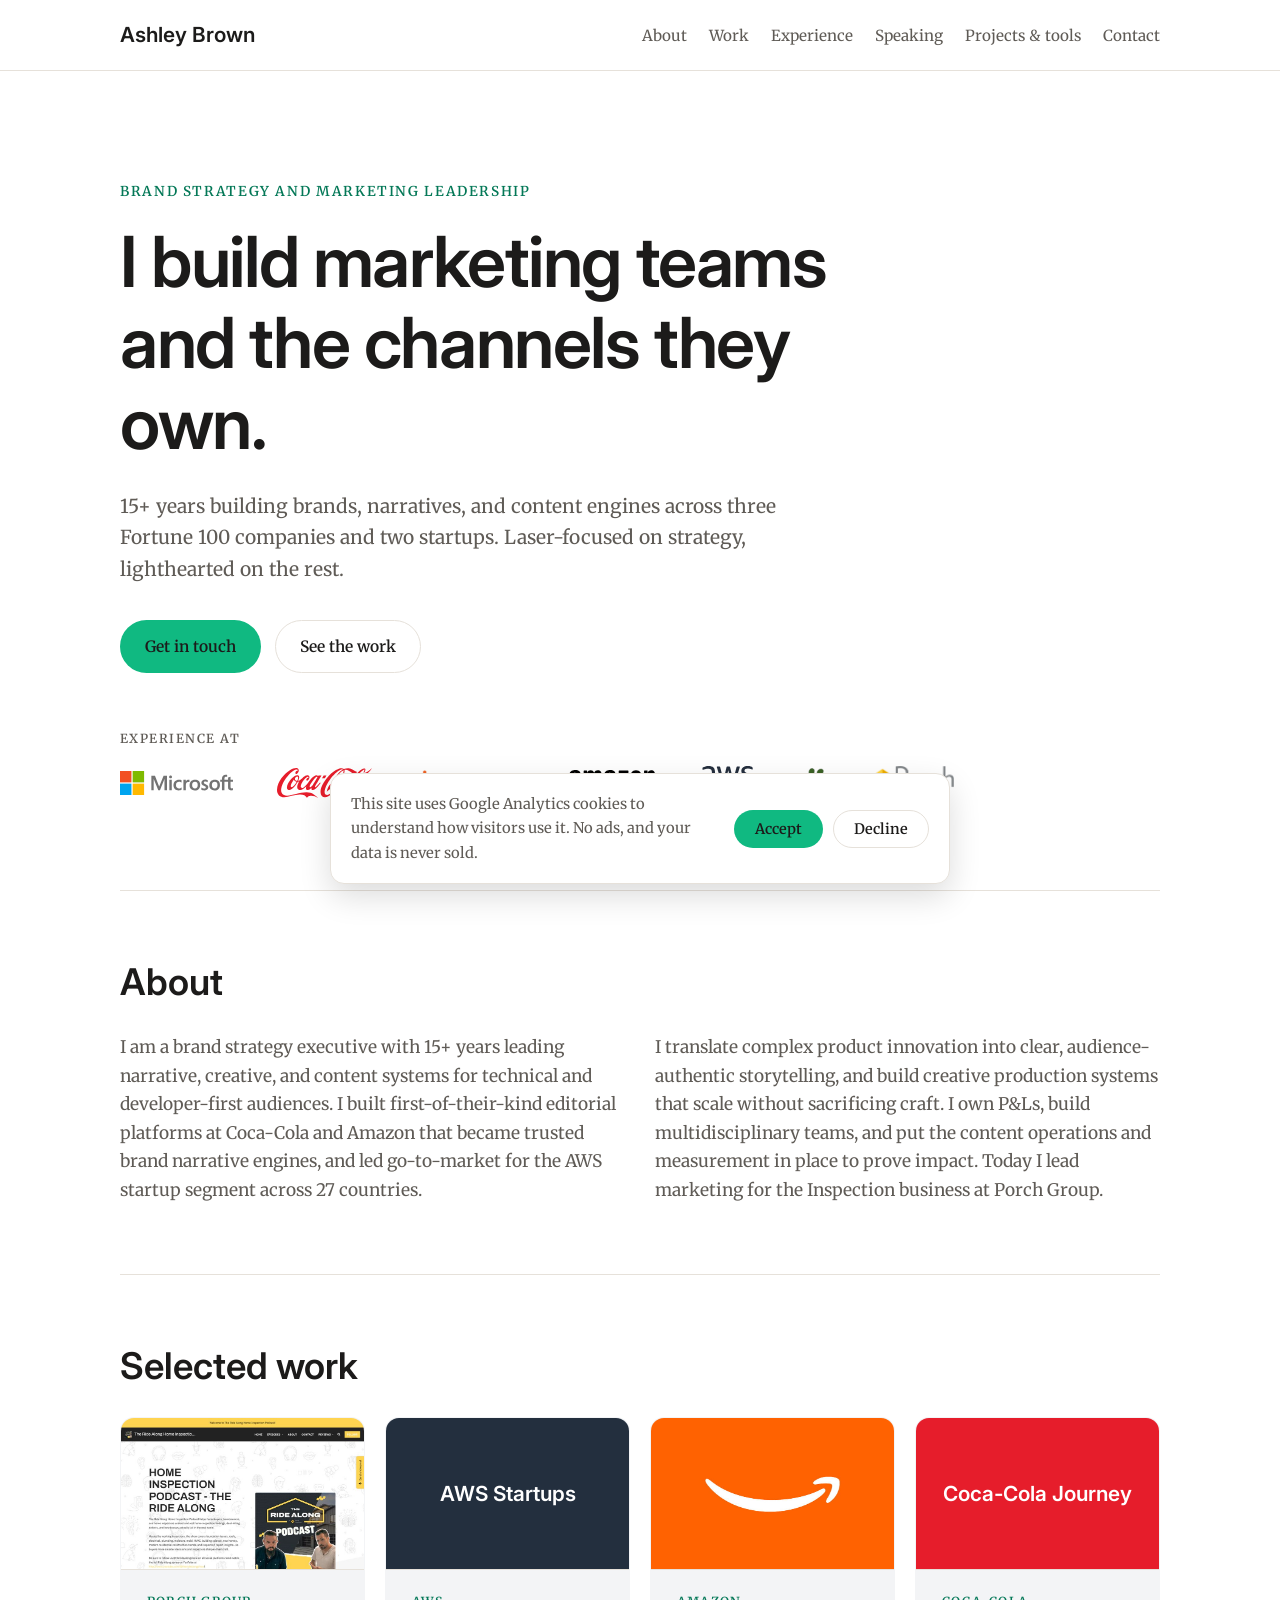
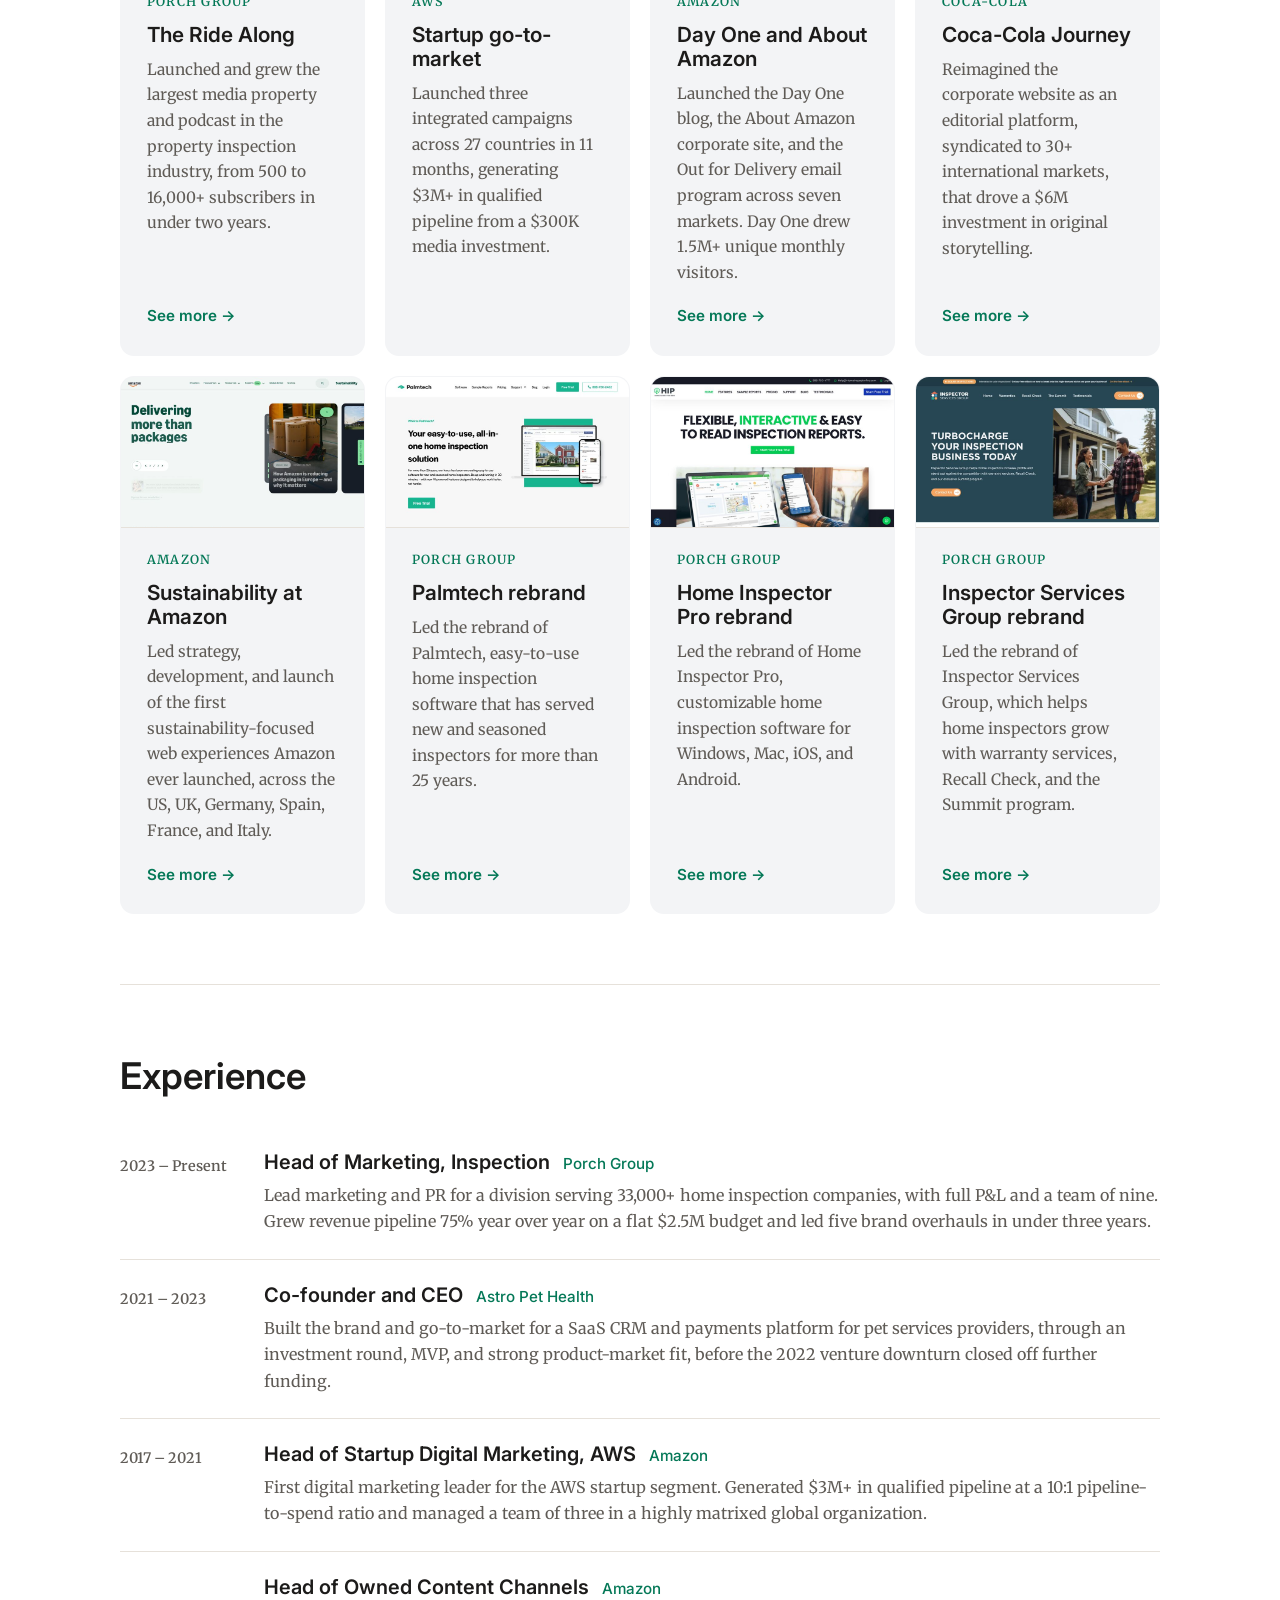
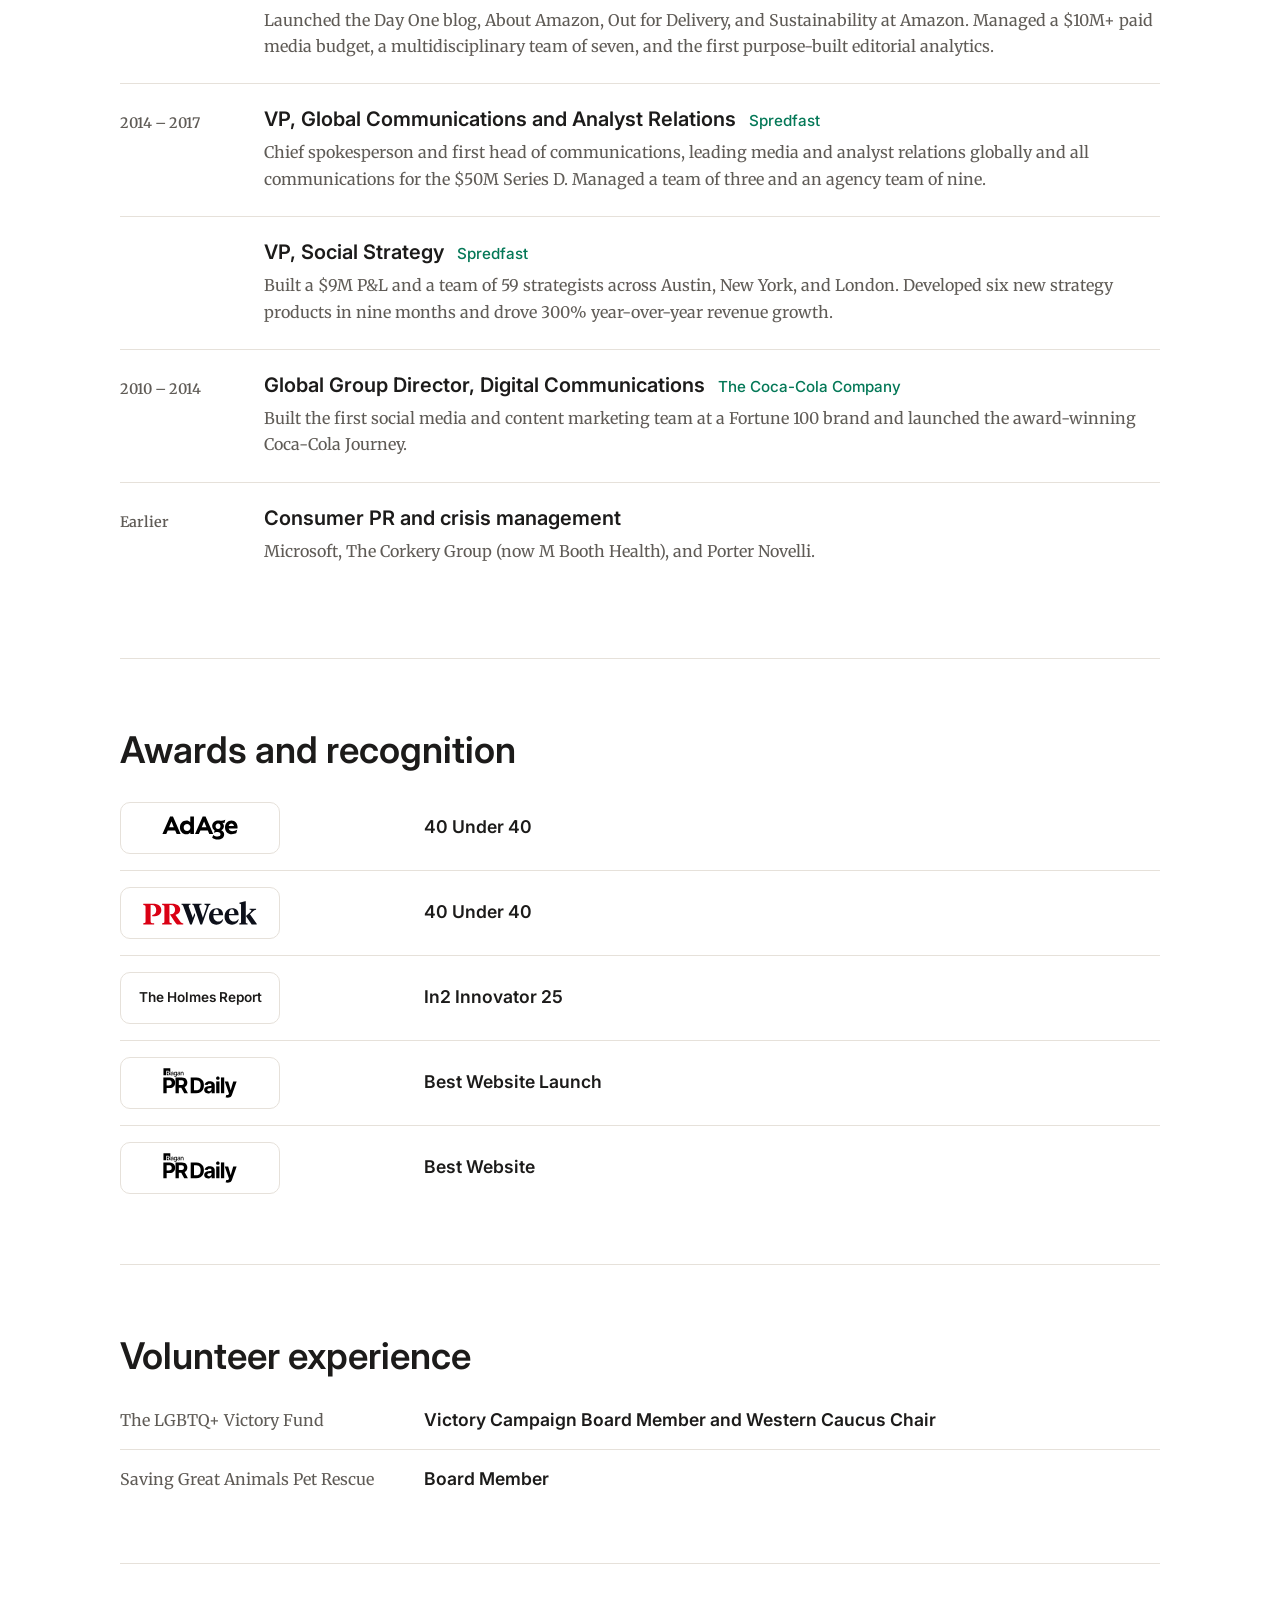
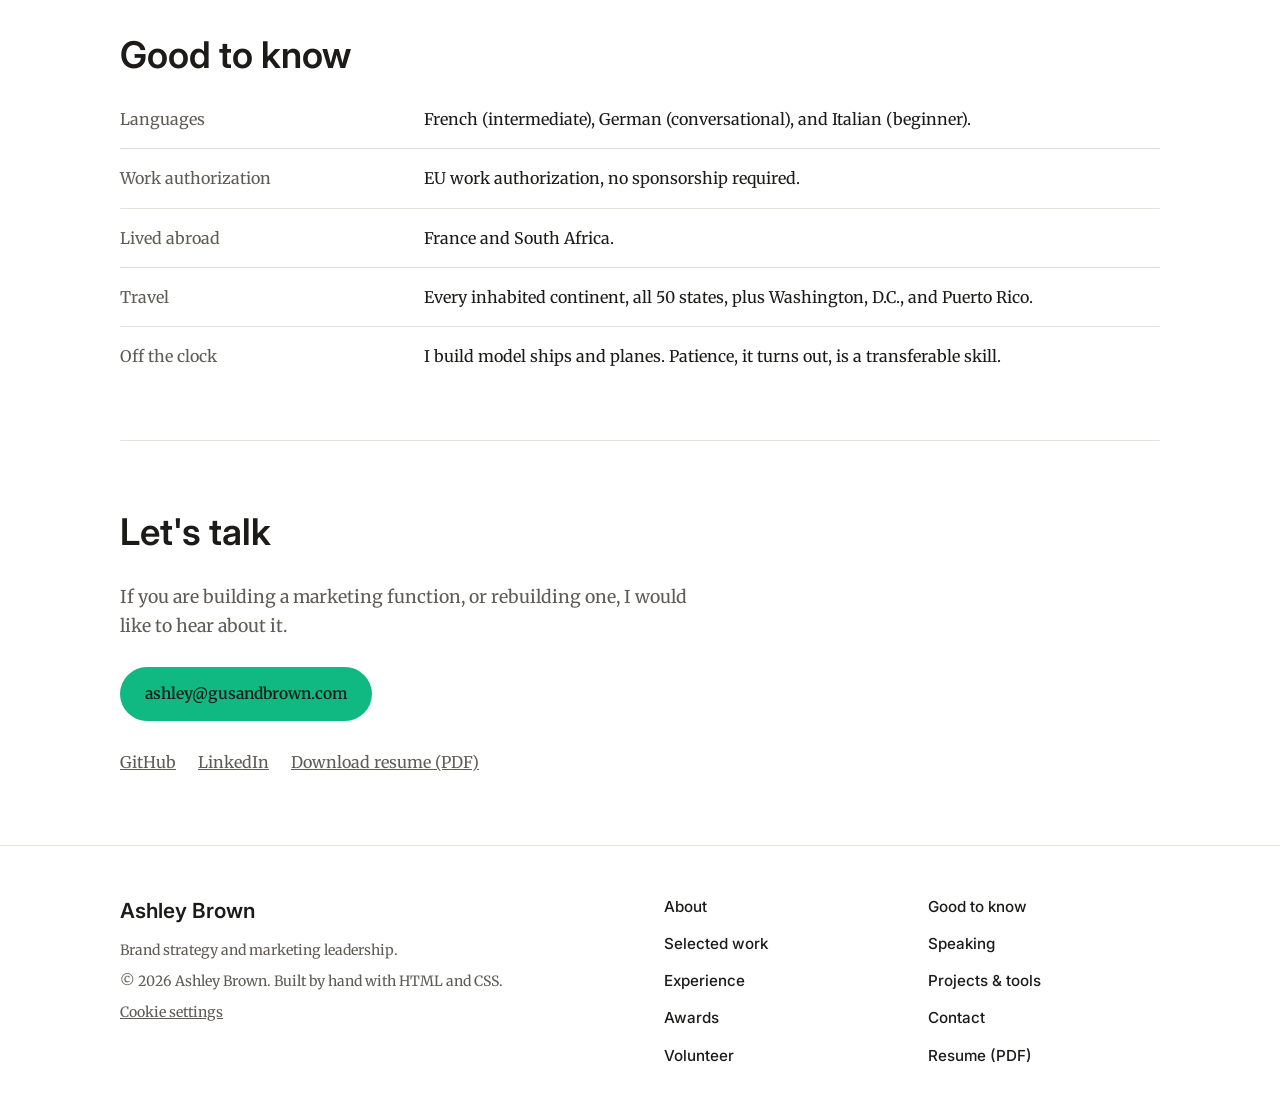
==== index.html @ 469b83e6 "Add Projects & tools page with MediaScout case study New projects.html with a case study for MediaSc" ====
<!DOCTYPE html>
<html lang="en">
<head>
  <!-- Google tag (gtag.js) -->
  <script async src="https://www.googletagmanager.com/gtag/js?id=G-H9D0B34XHW"></script>
  <script>
    window.dataLayer = window.dataLayer || [];
    function gtag(){dataLayer.push(arguments);}
    // Consent Mode: no ads storage; analytics stays on unless the visitor declines
    gtag('consent', 'default', { ad_storage: 'denied', ad_user_data: 'denied', ad_personalization: 'denied', analytics_storage: 'granted' });
    try {
      var saved = localStorage.getItem('ga-consent');
      if (saved === 'granted' || saved === 'denied') gtag('consent', 'update', { analytics_storage: saved });
    } catch (e) {}
    gtag('js', new Date());

    gtag('config', 'G-H9D0B34XHW');
  </script>
  <meta charset="UTF-8">
  <meta name="viewport" content="width=device-width, initial-scale=1.0">
  <title>Ashley Brown | Brand Strategy and Marketing Executive</title>
  <meta name="description" content="Brand strategy and marketing executive. 15+ years leading narrative, creative, and content systems at Coca-Cola, Amazon, AWS, Spredfast, and Porch Group.">
  <link rel="preconnect" href="https://fonts.googleapis.com">
  <link rel="preconnect" href="https://fonts.gstatic.com" crossorigin>
  <link href="https://fonts.googleapis.com/css2?family=Inter:wght@500;600&family=Merriweather:ital,wght@0,400;0,600;0,700;1,400&display=swap" rel="stylesheet">
  <link rel="stylesheet" href="style.css">
</head>
<body>

  <header class="site-header">
    <a class="brand" href="#top">Ashley Brown</a>
    <nav aria-label="Primary">
      <a href="#about">About</a>
      <a href="#work">Work</a>
      <a href="#experience">Experience</a>
      <a href="speaking.html">Speaking</a>
      <a href="projects.html">Projects &amp; tools</a>
      <a href="#contact">Contact</a>
    </nav>
  </header>

  <main id="top">

    <section class="hero">
      <p class="eyebrow">Brand strategy and marketing leadership</p>
      <h1>I build marketing teams and the channels they own.</h1>
      <p class="lede">15+ years building brands, narratives, and content engines across three Fortune 100 companies and two startups. Laser-focused on strategy, lighthearted on the rest.</p>
      <div class="actions">
        <a class="btn btn-primary" href="#contact">Get in touch</a>
        <a class="btn btn-ghost" href="#work">See the work</a>
      </div>
      <div class="logo-row">
        <p class="logo-row-label">Experience at</p>
        <ul>
          <li><picture><source srcset="images/companies/microsoft-dark.svg" media="(prefers-color-scheme: dark)"><img src="images/companies/microsoft.svg" alt="Microsoft" width="113" height="24" style="--h: 24px"></picture></li>
          <li><img src="images/companies/cocacola.svg" alt="Coca-Cola" width="96" height="30" style="--h: 30px"></li>
          <li><picture><source srcset="images/companies/spredfast-dark.png" media="(prefers-color-scheme: dark)"><img src="images/companies/spredfast.png" alt="Spredfast" width="109" height="26" style="--h: 26px"></picture></li>
          <li><picture><source srcset="images/companies/amazon-dark.svg" media="(prefers-color-scheme: dark)"><img src="images/companies/amazon.svg" alt="Amazon" width="86" height="26" style="--h: 26px"></picture></li>
          <li><picture><source srcset="images/companies/aws-dark.svg" media="(prefers-color-scheme: dark)"><img src="images/companies/aws.svg" alt="AWS" width="57" height="34" style="--h: 34px"></picture></li>
          <li><picture><source srcset="images/companies/astro-dark.png" media="(prefers-color-scheme: dark)"><img src="images/companies/astro.png" alt="Astro Pet Health" width="30" height="30" style="--h: 30px"></picture></li>
          <li><picture><source srcset="images/companies/porch-dark.png" media="(prefers-color-scheme: dark)"><img src="images/companies/porch.png" alt="Porch Group" width="80" height="34" style="--h: 34px"></picture></li>
        </ul>
      </div>
    </section>

    <section id="about" class="section">
      <h2>About</h2>
      <div class="about-grid">
        <p>I am a brand strategy executive with 15+ years leading narrative, creative, and content systems for technical and developer-first audiences. I built first-of-their-kind editorial platforms at Coca-Cola and Amazon that became trusted brand narrative engines, and led go-to-market for the AWS startup segment across 27 countries.</p>
        <p>I translate complex product innovation into clear, audience-authentic storytelling, and build creative production systems that scale without sacrificing craft. I own P&amp;Ls, build multidisciplinary teams, and put the content operations and measurement in place to prove impact. Today I lead marketing for the Inspection business at Porch Group.</p>
      </div>
    </section>

    <section id="work" class="section">
      <h2>Selected work</h2>
      <div class="cards">
        <article class="card">
          <img class="card-thumb" src="images/ridealong.jpg" alt="The Ride Along podcast homepage" width="800" height="500" loading="lazy">
          <p class="card-tag">Porch Group</p>
          <h3>The Ride Along</h3>
          <p>Launched and grew the largest media property and podcast in the property inspection industry, from 500 to 16,000+ subscribers in under two years.</p>
          <a class="card-link" href="https://theridealong.show" target="_blank" rel="noopener noreferrer" aria-label="See more about The Ride Along (opens in a new tab)">See more <span aria-hidden="true">&rarr;</span></a>
        </article>
        <article class="card">
          <div class="card-thumb card-thumb-text thumb-aws" aria-hidden="true">AWS Startups</div>
          <p class="card-tag">AWS</p>
          <h3>Startup go-to-market</h3>
          <p>Launched three integrated campaigns across 27 countries in 11 months, generating $3M+ in qualified pipeline from a $300K media investment.</p>
        </article>
        <article class="card">
          <img class="card-thumb" src="images/aboutamazon.jpg" alt="Amazon smile logo on orange" width="800" height="500" loading="lazy">
          <p class="card-tag">Amazon</p>
          <h3>Day One and About Amazon</h3>
          <p>Launched the Day One blog, the About Amazon corporate site, and the Out for Delivery email program across seven markets. Day One drew 1.5M+ unique monthly visitors.</p>
          <a class="card-link" href="https://www.aboutamazon.com" target="_blank" rel="noopener noreferrer" aria-label="See more about Day One and About Amazon (opens in a new tab)">See more <span aria-hidden="true">&rarr;</span></a>
        </article>
        <article class="card">
          <div class="card-thumb card-thumb-text thumb-coke" aria-hidden="true">Coca-Cola Journey</div>
          <p class="card-tag">Coca-Cola</p>
          <h3>Coca-Cola Journey</h3>
          <p>Reimagined the corporate website as an editorial platform, syndicated to 30+ international markets, that drove a $6M investment in original storytelling.</p>
          <a class="card-link" href="https://www.nytimes.com/2012/11/12/business/media/coke-revamps-web-site-to-tell-its-story.html" target="_blank" rel="noopener noreferrer" aria-label="See more about Coca-Cola Journey (opens in a new tab)">See more <span aria-hidden="true">&rarr;</span></a>
        </article>
        <article class="card">
          <img class="card-thumb" src="images/sustainability.jpg" alt="Sustainability at Amazon homepage" width="800" height="500" loading="lazy">
          <p class="card-tag">Amazon</p>
          <h3>Sustainability at Amazon</h3>
          <p>Led strategy, development, and launch of the first sustainability-focused web experiences Amazon ever launched, across the US, UK, Germany, Spain, France, and Italy.</p>
          <a class="card-link" href="https://sustainability.aboutamazon.com" target="_blank" rel="noopener noreferrer" aria-label="See more about Sustainability at Amazon (opens in a new tab)">See more <span aria-hidden="true">&rarr;</span></a>
        </article>
        <article class="card">
          <img class="card-thumb" src="images/palmtech.jpg" alt="Palmtech homepage" width="800" height="500" loading="lazy">
          <p class="card-tag">Porch Group</p>
          <h3>Palmtech rebrand</h3>
          <p>Led the rebrand of Palmtech, easy-to-use home inspection software that has served new and seasoned inspectors for more than 25 years.</p>
          <a class="card-link" href="https://www.palmtech.com" target="_blank" rel="noopener noreferrer" aria-label="See more about Palmtech rebrand (opens in a new tab)">See more <span aria-hidden="true">&rarr;</span></a>
        </article>
        <article class="card">
          <img class="card-thumb" src="images/hip.jpg" alt="Home Inspector Pro homepage" width="800" height="500" loading="lazy">
          <p class="card-tag">Porch Group</p>
          <h3>Home Inspector Pro rebrand</h3>
          <p>Led the rebrand of Home Inspector Pro, customizable home inspection software for Windows, Mac, iOS, and Android.</p>
          <a class="card-link" href="https://homeinspectorpro.com" target="_blank" rel="noopener noreferrer" aria-label="See more about Home Inspector Pro rebrand (opens in a new tab)">See more <span aria-hidden="true">&rarr;</span></a>
        </article>
        <article class="card">
          <img class="card-thumb" src="images/isg.jpg" alt="Inspector Services Group homepage" width="800" height="500" loading="lazy">
          <p class="card-tag">Porch Group</p>
          <h3>Inspector Services Group rebrand</h3>
          <p>Led the rebrand of Inspector Services Group, which helps home inspectors grow with warranty services, Recall Check, and the Summit program.</p>
          <a class="card-link" href="https://inspectorservicesgroup.com" target="_blank" rel="noopener noreferrer" aria-label="See more about Inspector Services Group rebrand (opens in a new tab)">See more <span aria-hidden="true">&rarr;</span></a>
        </article>
      </div>
    </section>

    <section id="experience" class="section">
      <h2>Experience</h2>
      <ul class="timeline">
        <li>
          <div class="when">2023 – Present</div>
          <div class="what">
            <h3>Head of Marketing, Inspection <span>Porch Group</span></h3>
            <p>Lead marketing and PR for a division serving 33,000+ home inspection companies, with full P&amp;L and a team of nine. Grew revenue pipeline 75% year over year on a flat $2.5M budget and led five brand overhauls in under three years.</p>
          </div>
        </li>
        <li>
          <div class="when">2021 – 2023</div>
          <div class="what">
            <h3>Co-founder and CEO <span>Astro Pet Health</span></h3>
            <p>Built the brand and go-to-market for a SaaS CRM and payments platform for pet services providers, through an investment round, MVP, and strong product-market fit, before the 2022 venture downturn closed off further funding.</p>
          </div>
        </li>
        <li>
          <div class="when">2017 – 2021</div>
          <div class="what">
            <h3>Head of Startup Digital Marketing, AWS <span>Amazon</span></h3>
            <p>First digital marketing leader for the AWS startup segment. Generated $3M+ in qualified pipeline at a 10:1 pipeline-to-spend ratio and managed a team of three in a highly matrixed global organization.</p>
          </div>
        </li>
        <li>
          <div class="when"></div>
          <div class="what">
            <h3>Head of Owned Content Channels <span>Amazon</span></h3>
            <p>Launched the Day One blog, About Amazon, Out for Delivery, and Sustainability at Amazon. Managed a $10M+ paid media budget, a multidisciplinary team of seven, and the first purpose-built editorial analytics.</p>
          </div>
        </li>
        <li>
          <div class="when">2014 – 2017</div>
          <div class="what">
            <h3>VP, Global Communications and Analyst Relations <span>Spredfast</span></h3>
            <p>Chief spokesperson and first head of communications, leading media and analyst relations globally and all communications for the $50M Series D. Managed a team of three and an agency team of nine.</p>
          </div>
        </li>
        <li>
          <div class="when"></div>
          <div class="what">
            <h3>VP, Social Strategy <span>Spredfast</span></h3>
            <p>Built a $9M P&amp;L and a team of 59 strategists across Austin, New York, and London. Developed six new strategy products in nine months and drove 300% year-over-year revenue growth.</p>
          </div>
        </li>
        <li>
          <div class="when">2010 – 2014</div>
          <div class="what">
            <h3>Global Group Director, Digital Communications <span>The Coca-Cola Company</span></h3>
            <p>Built the first social media and content marketing team at a Fortune 100 brand and launched the award-winning Coca-Cola Journey.</p>
          </div>
        </li>
        <li>
          <div class="when">Earlier</div>
          <div class="what">
            <h3>Consumer PR and crisis management</h3>
            <p>Microsoft, The Corkery Group (now M Booth Health), and Porter Novelli.</p>
          </div>
        </li>
      </ul>
    </section>

    <section id="awards" class="section">
      <h2>Awards and recognition</h2>
      <ul class="honors honors-logos">
        <li>
          <span class="logo-chip"><img class="logo" src="images/logos/adage.svg" alt="Advertising Age" width="78" height="24" loading="lazy"></span>
          <h3>40 Under 40</h3>
        </li>
        <li>
          <span class="logo-chip"><img class="logo" src="images/logos/prweek.svg" alt="PR Week" width="116" height="24" loading="lazy"></span>
          <h3>40 Under 40</h3>
        </li>
        <li>
          <span class="logo-chip logo-chip-text">The Holmes Report</span>
          <h3>In2 Innovator 25</h3>
        </li>
        <li>
          <span class="logo-chip"><img class="logo logo-tall" src="images/logos/prdaily.svg" alt="Ragan PR Daily" width="75" height="30" loading="lazy"></span>
          <h3>Best Website Launch</h3>
        </li>
        <li>
          <span class="logo-chip"><img class="logo logo-tall" src="images/logos/prdaily.svg" alt="Ragan PR Daily" width="75" height="30" loading="lazy"></span>
          <h3>Best Website</h3>
        </li>
      </ul>
    </section>

    <section id="volunteer" class="section">
      <h2>Volunteer experience</h2>
      <ul class="honors">
        <li>
          <p>The LGBTQ+ Victory Fund</p>
          <h3>Victory Campaign Board Member and Western Caucus Chair</h3>
        </li>
        <li>
          <p>Saving Great Animals Pet Rescue</p>
          <h3>Board Member</h3>
        </li>
      </ul>
    </section>

    <section id="facts" class="section">
      <h2>Good to know</h2>
      <ul class="honors">
        <li>
          <p>Languages</p>
          <p class="fact">French (intermediate), German (conversational), and Italian (beginner).</p>
        </li>
        <li>
          <p>Work authorization</p>
          <p class="fact">EU work authorization, no sponsorship required.</p>
        </li>
        <li>
          <p>Lived abroad</p>
          <p class="fact">France and South Africa.</p>
        </li>
        <li>
          <p>Travel</p>
          <p class="fact">Every inhabited continent, all 50 states, plus Washington, D.C., and Puerto Rico.</p>
        </li>
        <li>
          <p>Off the clock</p>
          <p class="fact">I build model ships and planes. Patience, it turns out, is a transferable skill.</p>
        </li>
      </ul>
    </section>

    <section id="contact" class="section contact">
      <h2>Let's talk</h2>
      <p>If you are building a marketing function, or rebuilding one, I would like to hear about it.</p>
      <a class="btn btn-primary" href="mailto:ashley@gusandbrown.com">ashley@gusandbrown.com</a>
      <ul class="links">
        <li><a href="https://github.com/ashleyastro" target="_blank" rel="me noopener noreferrer">GitHub</a></li>
        <li><a href="https://www.linkedin.com/in/tashleybrown/" target="_blank" rel="me noopener noreferrer">LinkedIn</a></li>
        <li><a href="Ashley_Brown_Resume.pdf" download>Download resume (PDF)</a></li>
      </ul>
    </section>

  </main>

  <footer class="site-footer">
    <div class="footer-inner">
      <div class="footer-id">
        <a class="brand" href="#top">Ashley Brown</a>
        <p>Brand strategy and marketing leadership.</p>
        <p>&copy; <span id="year">2026</span> Ashley Brown. Built by hand with HTML and CSS.</p>
        <p><button type="button" class="link-button" id="consent-settings">Cookie settings</button></p>
      </div>
      <nav class="footer-nav" aria-label="Footer">
        <a href="#about">About</a>
        <a href="#work">Selected work</a>
        <a href="#experience">Experience</a>
        <a href="#awards">Awards</a>
        <a href="#volunteer">Volunteer</a>
        <a href="#facts">Good to know</a>
        <a href="speaking.html">Speaking</a>
        <a href="projects.html">Projects &amp; tools</a>
        <a href="#contact">Contact</a>
        <a href="Ashley_Brown_Resume.pdf" download>Resume (PDF)</a>
      </nav>
    </div>
  </footer>

  <div class="consent" id="consent" role="region" aria-label="Cookie consent" hidden>
    <p>This site uses Google Analytics cookies to understand how visitors use it. No ads, and your data is never sold.</p>
    <div class="consent-actions">
      <button type="button" class="btn btn-primary" id="consent-accept">Accept</button>
      <button type="button" class="btn btn-ghost" id="consent-decline">Decline</button>
    </div>
  </div>

  <script src="site.js"></script>
</body>
</html>
---- style.css ----
:root {
  --bg: #FFFFFF;
  --surface: #ffffff;
  --card: #F3F4F6;
  --text: #1c1b1a;
  --muted: #5f5b56;
  --line: #e6e1da;
  --accent: #10B981;
  --accent-text: #047857;
  --accent-ink: #1c1b1a;
  --radius: 14px;
  --max: 1040px;
}

@media (prefers-color-scheme: dark) {
  :root {
    --bg: #141312;
    --surface: #1d1b1a;
    --card: #1d1b1a;
    --text: #f2efea;
    --muted: #a8a29a;
    --line: #2d2a28;
    --accent: #10B981;
    --accent-text: #10B981;
    --accent-ink: #141312;
  }
}

* { box-sizing: border-box; }

html { scroll-behavior: smooth; }

body {
  margin: 0;
  background: var(--bg);
  color: var(--text);
  font-family: "Merriweather", Georgia, "Times New Roman", serif;
  line-height: 1.65;
  -webkit-font-smoothing: antialiased;
}

a { color: inherit; }

h1, h2, h3 {
  font-family: "Inter", system-ui, -apple-system, "Segoe UI", sans-serif;
  font-weight: 600;
  line-height: 1.15;
  margin: 0;
}

/* Header */
.site-header {
  position: sticky;
  top: 0;
  z-index: 10;
  display: flex;
  justify-content: space-between;
  align-items: center;
  padding: 18px max(24px, calc((100% - var(--max)) / 2));
  background: color-mix(in srgb, var(--bg) 88%, transparent);
  backdrop-filter: blur(10px);
  border-bottom: 1px solid var(--line);
}

.brand {
  font-family: "Inter", system-ui, -apple-system, "Segoe UI", sans-serif;
  font-size: 1.3rem;
  font-weight: 600;
  text-decoration: none;
}

.site-header nav { display: flex; gap: 22px; }

.site-header nav a {
  text-decoration: none;
  font-size: 0.95rem;
  color: var(--muted);
  transition: color 0.2s;
}

.site-header nav a:hover,
.site-header nav a[aria-current="page"] { color: var(--accent-text); }

/* Layout */
main { padding: 0 24px; }

.hero,
.section {
  max-width: var(--max);
  margin: 0 auto;
}

.hero { padding: 110px 0 90px; }

.eyebrow {
  margin: 0 0 18px;
  font-size: 0.85rem;
  font-weight: 600;
  letter-spacing: 0.12em;
  text-transform: uppercase;
  color: var(--accent-text);
}

.hero h1 {
  font-size: clamp(2.4rem, 6vw, 4.4rem);
  max-width: 16ch;
  letter-spacing: -0.02em;
}

.lede {
  max-width: 56ch;
  margin: 26px 0 34px;
  font-size: 1.2rem;
  color: var(--muted);
}

.actions { display: flex; flex-wrap: wrap; gap: 14px; }

/* Company logo row */
.logo-row { margin-top: 56px; }

.logo-row-label {
  margin: 0 0 16px;
  font-size: 0.78rem;
  font-weight: 600;
  letter-spacing: 0.12em;
  text-transform: uppercase;
  color: var(--muted);
}

.logo-row ul {
  display: flex;
  flex-wrap: wrap;
  align-items: center;
  gap: 22px 44px;
  margin: 0;
  padding: 0;
  list-style: none;
}

/* Full-color logos; dark mode swaps in white-text versions via <picture> */
.logo-row picture { display: block; }

.logo-row img {
  display: block;
  width: auto;
  height: var(--h);
}



/* Buttons */
.btn {
  display: inline-block;
  padding: 13px 24px;
  border-radius: 999px;
  font-weight: 600;
  font-size: 0.97rem;
  text-decoration: none;
  border: 1px solid transparent;
  transition: transform 0.15s, background 0.2s, border-color 0.2s;
}

.btn:hover { transform: translateY(-2px); }

.btn-primary {
  background: var(--accent);
  color: var(--accent-ink);
}

.btn-ghost {
  border-color: var(--line);
  background: var(--surface);
}

.btn-ghost:hover { border-color: var(--accent); }

/* Sections */
.section {
  padding: 70px 0;
  border-top: 1px solid var(--line);
}

.section h2 {
  font-size: clamp(1.7rem, 3.5vw, 2.3rem);
  margin-bottom: 30px;
}

.about-grid {
  display: grid;
  grid-template-columns: repeat(auto-fit, minmax(280px, 1fr));
  gap: 30px;
  font-size: 1.08rem;
  color: var(--muted);
}

.about-grid p { margin: 0; }

/* Cards */
.cards {
  display: grid;
  grid-template-columns: repeat(auto-fit, minmax(240px, 1fr));
  gap: 20px;
}

.card {
  display: flex;
  flex-direction: column;
  overflow: hidden;
  padding: 26px;
  background: var(--card);
  border: 1px solid transparent;
  border-radius: var(--radius);
  transition: transform 0.2s, border-color 0.2s;
}

.card:hover {
  transform: translateY(-4px);
  border-color: var(--accent);
}

.card-tag {
  margin: 0 0 10px;
  font-size: 0.78rem;
  font-weight: 600;
  letter-spacing: 0.1em;
  text-transform: uppercase;
  color: var(--accent-text);
}

.card h3 { font-size: 1.3rem; margin-bottom: 10px; }
.card h3 + p { margin: 0; color: var(--muted); font-size: 0.97rem; }

.card-thumb {
  display: block;
  width: calc(100% + 52px);
  height: auto;
  aspect-ratio: 16 / 10;
  margin: -26px -26px 22px;
  object-fit: cover;
  object-position: top;
  border-bottom: 1px solid var(--line);
}

.card-thumb-text {
  display: flex;
  align-items: center;
  justify-content: center;
  padding: 0 20px;
  font-family: "Inter", system-ui, -apple-system, "Segoe UI", sans-serif;
  font-size: 1.3rem;
  font-weight: 600;
  text-align: center;
  color: #ffffff;
}

.thumb-coke { background: #E61D2B; }
.thumb-aws { background: #232F3E; }

.card-link {
  margin-top: auto;
  padding-top: 18px;
  font-family: "Inter", system-ui, -apple-system, "Segoe UI", sans-serif;
  font-size: 0.95rem;
  font-weight: 600;
  color: var(--accent-text);
  text-decoration: none;
}

.card-link:hover { text-decoration: underline; }

/* Timeline */
.timeline {
  list-style: none;
  margin: 0;
  padding: 0;
}

.timeline li {
  display: grid;
  grid-template-columns: 120px 1fr;
  gap: 24px;
  padding: 24px 0;
  border-bottom: 1px solid var(--line);
}

.timeline li:last-child { border-bottom: 0; }

.when {
  font-size: 0.9rem;
  font-weight: 600;
  color: var(--muted);
  padding-top: 4px;
}

.what h3 { font-size: 1.25rem; }

.what h3 span {
  font-family: "Inter", sans-serif;
  font-size: 0.95rem;
  font-weight: 500;
  color: var(--accent-text);
  margin-left: 8px;
}

.what p { margin: 8px 0 0; color: var(--muted); }

/* Speaking */
.speaking-hero {
  display: grid;
  grid-template-columns: minmax(0, 1fr) 240px;
  gap: 64px;
  align-items: center;
  padding: 72px 0 64px;
}

.speaking-hero h1 {
  max-width: 18ch;
  font-size: clamp(2.2rem, 4.6vw, 3.4rem);
}

.speaking-hero .lede { max-width: 60ch; margin: 22px 0 30px; }

.headshot {
  display: block;
  width: 100%;
  height: auto;
  aspect-ratio: 1;
  object-fit: cover;
  border-radius: 50%;
}

.cards-2 { grid-template-columns: repeat(2, minmax(0, 1fr)); }

.cta-band {
  display: flex;
  flex-wrap: wrap;
  align-items: center;
  justify-content: space-between;
  gap: 18px 32px;
  margin-top: 20px;
  padding: 28px 32px;
  background: var(--card);
  border-radius: var(--radius);
}

.cta-band h3 { font-size: 1.3rem; }
.cta-band p { margin: 6px 0 0; color: var(--muted); }

/* Projects and tools */
.projects-hero { padding: 72px 0 56px; }
.projects-hero h1 { font-size: clamp(2.2rem, 4.6vw, 3.4rem); max-width: 18ch; }
.projects-hero .lede { max-width: 60ch; margin: 22px 0 0; }

.case-study h2 { margin-bottom: 18px; }
.case-summary { max-width: 62ch; margin: 0 0 28px; font-size: 1.12rem; color: var(--muted); }

.case-figure { margin: 40px 0 0; }
.case-figure img {
  display: block;
  width: 100%;
  height: auto;
  border: 1px solid var(--line);
  border-radius: var(--radius);
}
.case-figure figcaption { margin-top: 10px; font-size: 0.88rem; color: var(--muted); }

.case-grid {
  display: grid;
  grid-template-columns: repeat(2, minmax(0, 1fr));
  gap: 20px;
  margin-top: 40px;
}
.case-block { padding: 26px; background: var(--card); border-radius: var(--radius); }
.case-block h3 { font-size: 1.2rem; margin-bottom: 12px; }
.case-block p { margin: 0; color: var(--muted); font-size: 0.97rem; }
.case-list { margin: 0; padding-left: 1.1em; color: var(--muted); font-size: 0.97rem; }
.case-list li + li { margin-top: 8px; }

/* Awards and volunteer */
.honors {
  list-style: none;
  margin: 0;
  padding: 0;
}

.honors li {
  display: grid;
  grid-template-columns: 280px minmax(0, 1fr);
  gap: 24px;
  align-items: baseline;
  padding: 16px 0;
  border-bottom: 1px solid var(--line);
}

.honors li:first-child { padding-top: 0; }
.honors li:last-child { border-bottom: 0; padding-bottom: 0; }

.honors h3 { font-size: 1.1rem; }
.honors p { margin: 0; color: var(--muted); }
.honors .fact { color: var(--text); }

.honors-logos li { align-items: center; }

.logo-chip {
  display: flex;
  align-items: center;
  justify-content: center;
  width: 160px;
  height: 52px;
  padding: 0 16px;
  background: #ffffff;
  border: 1px solid var(--line);
  border-radius: 10px;
}

.logo-chip .logo { display: block; width: auto; max-width: 100%; height: 24px; }
.logo-chip .logo-tall { height: 30px; }

.logo-chip-text {
  font-family: "Inter", system-ui, -apple-system, "Segoe UI", sans-serif;
  font-size: 0.85rem;
  font-weight: 600;
  line-height: 1.2;
  text-align: center;
  color: #1c1b1a;
}

/* Contact */
.contact p { max-width: 52ch; margin: 0 0 26px; color: var(--muted); font-size: 1.1rem; }

.links {
  display: flex;
  flex-wrap: wrap;
  gap: 12px 22px;
  list-style: none;
  padding: 0;
  margin: 28px 0 0;
}

.links a { color: var(--muted); }
.links a:hover { color: var(--accent-text); }

/* Footer */
.site-footer {
  padding: 48px 24px 40px;
  font-size: 0.88rem;
  color: var(--muted);
  border-top: 1px solid var(--line);
}

.footer-inner {
  display: grid;
  grid-template-columns: minmax(0, 1fr) minmax(0, 1fr);
  gap: 32px 48px;
  max-width: var(--max);
  margin: 0 auto;
}

.site-footer p { margin: 0; }
.footer-id .brand { display: inline-block; margin-bottom: 10px; color: var(--text); }
.footer-id p + p { margin-top: 8px; }

.footer-nav {
  display: grid;
  grid-template-columns: repeat(2, minmax(0, 1fr));
  grid-template-rows: repeat(5, auto);
  grid-auto-flow: column;
  gap: 12px 32px;
  align-content: start;
}

.footer-nav a {
  font-family: "Inter", system-ui, -apple-system, "Segoe UI", sans-serif;
  font-size: 0.95rem;
  font-weight: 500;
  color: var(--text);
  text-decoration: none;
}

.footer-nav a:hover,
.footer-nav a[aria-current="page"] { color: var(--accent-text); }

.link-button {
  padding: 0;
  border: 0;
  background: none;
  font: inherit;
  color: inherit;
  text-decoration: underline;
  cursor: pointer;
}

.link-button:hover { color: var(--accent-text); }

/* Consent banner */
.consent {
  position: fixed;
  left: 50%;
  bottom: 16px;
  z-index: 20;
  transform: translateX(-50%);
  display: flex;
  flex-wrap: wrap;
  align-items: center;
  gap: 14px 20px;
  width: calc(100% - 32px);
  max-width: 620px;
  padding: 18px 20px;
  background: var(--surface);
  border: 1px solid var(--line);
  border-radius: var(--radius);
  box-shadow: 0 12px 32px rgba(0, 0, 0, 0.14);
}

.consent[hidden] { display: none; }

.consent p {
  flex: 1 1 280px;
  margin: 0;
  font-size: 0.92rem;
  color: var(--muted);
}

.consent-actions { display: flex; gap: 10px; }

.consent .btn {
  padding: 9px 20px;
  font-family: inherit;
  font-size: 0.9rem;
  cursor: pointer;
}

.consent .btn-ghost { color: var(--text); }

/* Mobile */
@media (max-width: 640px) {
  .site-header nav { gap: 14px; }
  .site-header nav a { font-size: 0.85rem; }
  .hero { padding: 70px 0 60px; }
  .logo-row { margin-top: 44px; }
  .logo-row ul { gap: 16px 22px; }
  .logo-row img { height: calc(var(--h) * 0.72); }
  .site-header { flex-wrap: wrap; row-gap: 10px; }
  .site-header nav { width: 100%; justify-content: space-between; }
  .speaking-hero { grid-template-columns: 1fr; gap: 28px; padding: 48px 0 44px; }
  .headshot { width: 160px; order: -1; }
  .footer-inner { grid-template-columns: 1fr; }
  .cta-band { padding: 24px; }
  .cards-2 { grid-template-columns: 1fr; }
  .case-grid { grid-template-columns: 1fr; }
  .projects-hero { padding: 48px 0 40px; }
  .site-header nav { display: grid; grid-template-columns: repeat(3, auto); justify-content: space-between; row-gap: 6px; }
  .timeline li { grid-template-columns: 1fr; gap: 4px; }
  .honors li { grid-template-columns: 1fr; gap: 4px; }
  .honors-logos li { gap: 10px; }
}

@media (prefers-reduced-motion: reduce) {
  html { scroll-behavior: auto; }
  * { transition: none !important; }
}
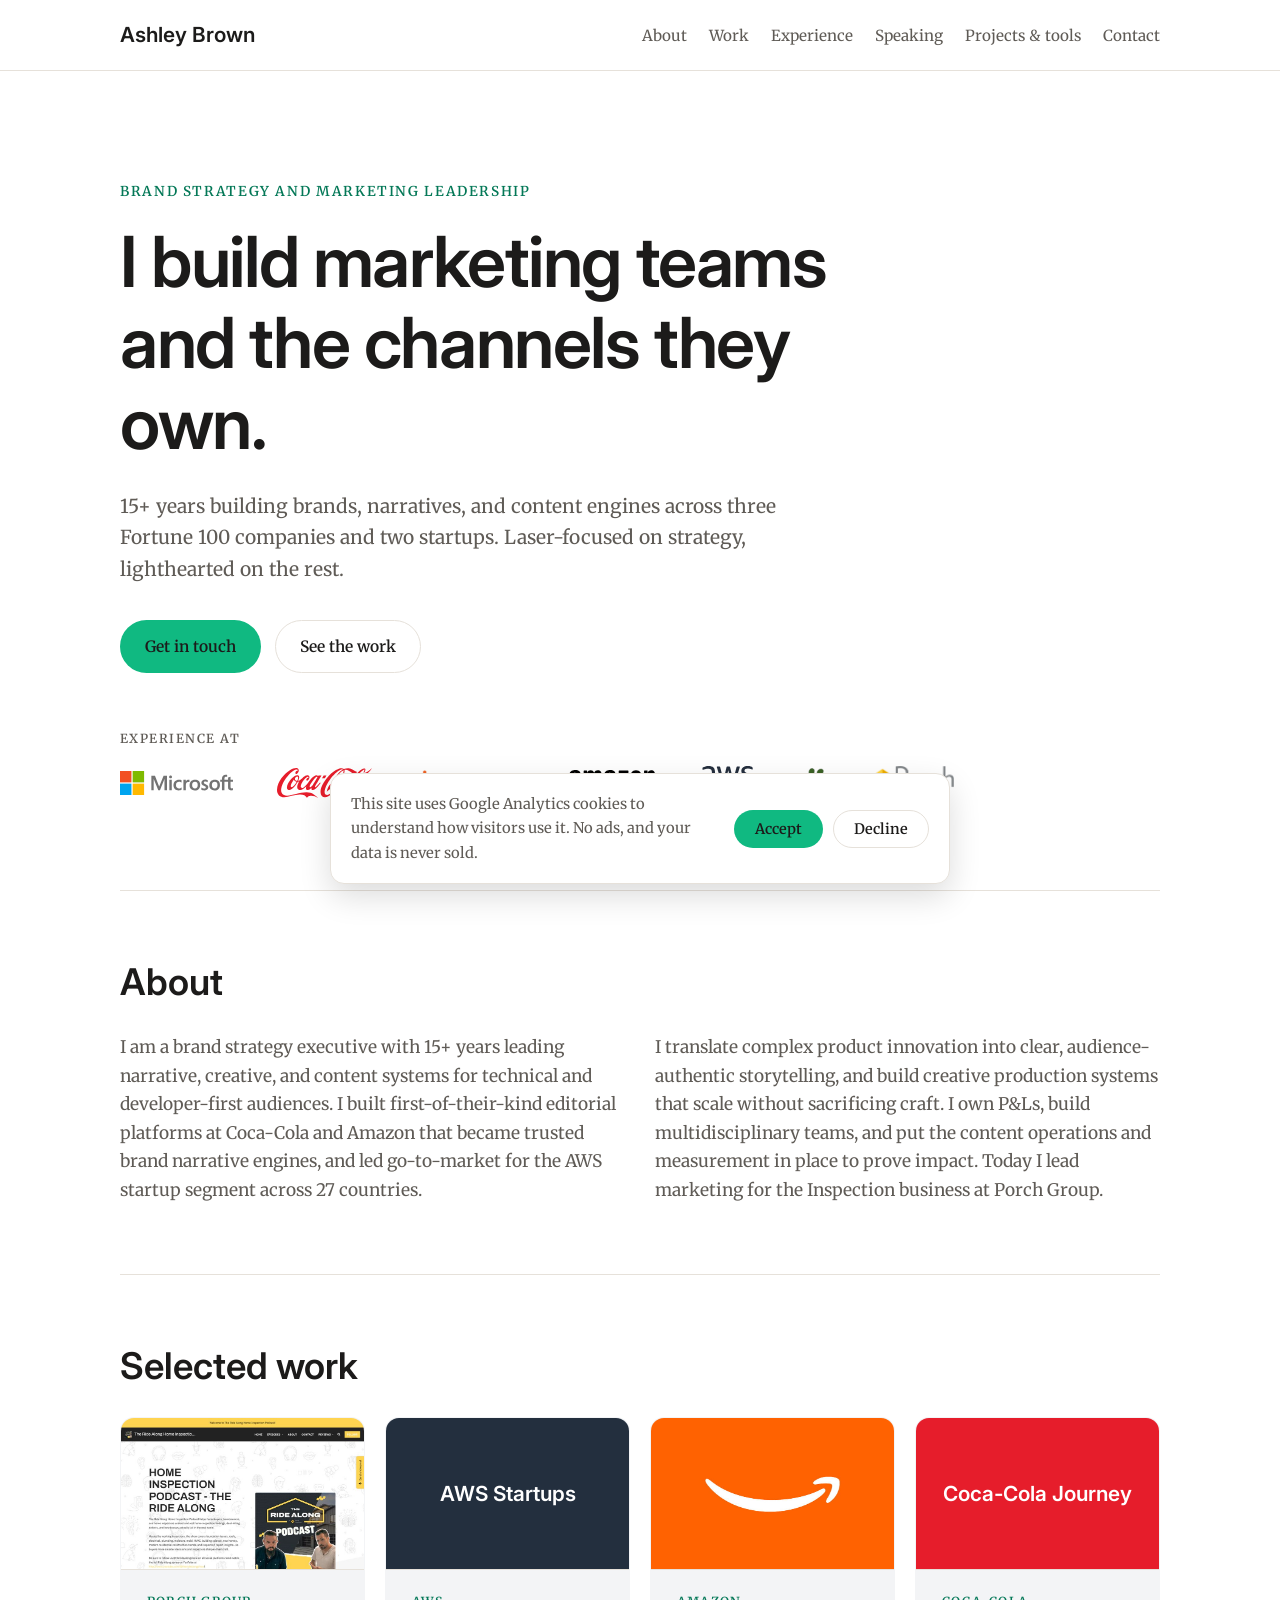
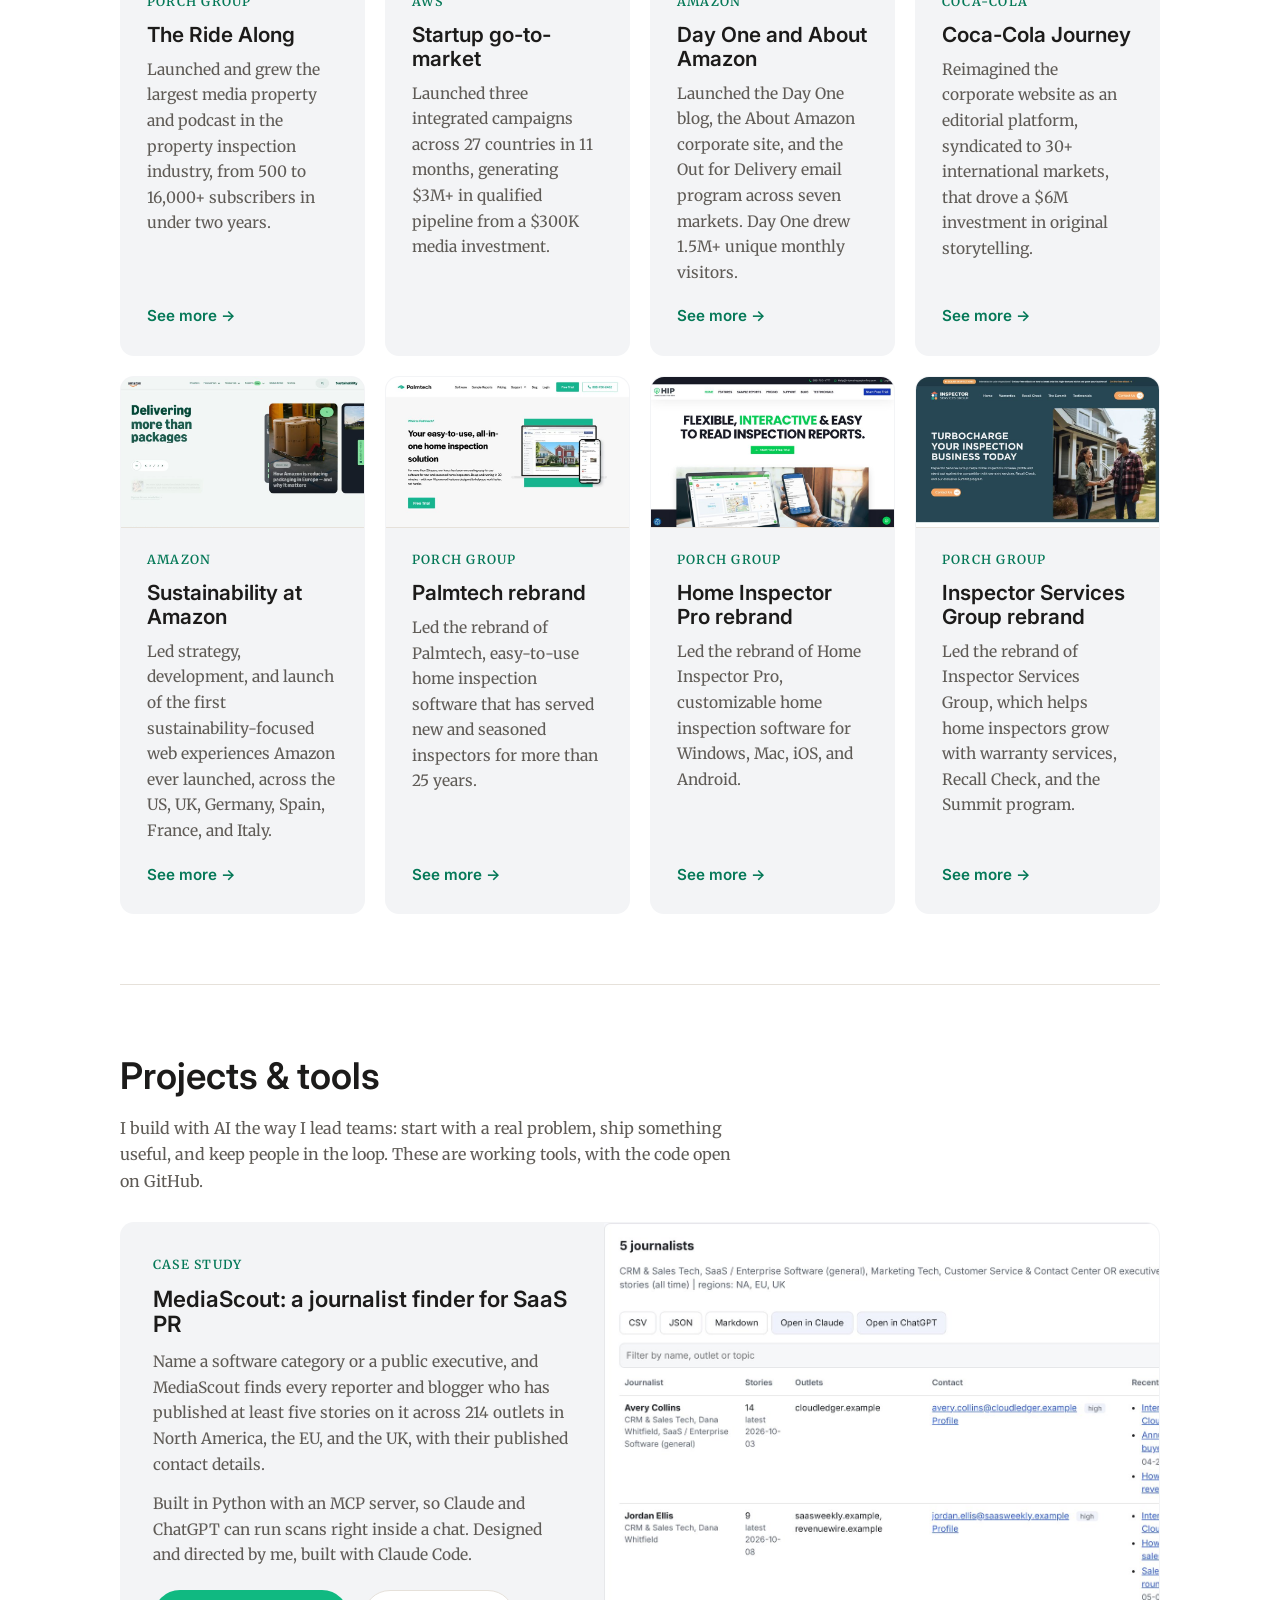
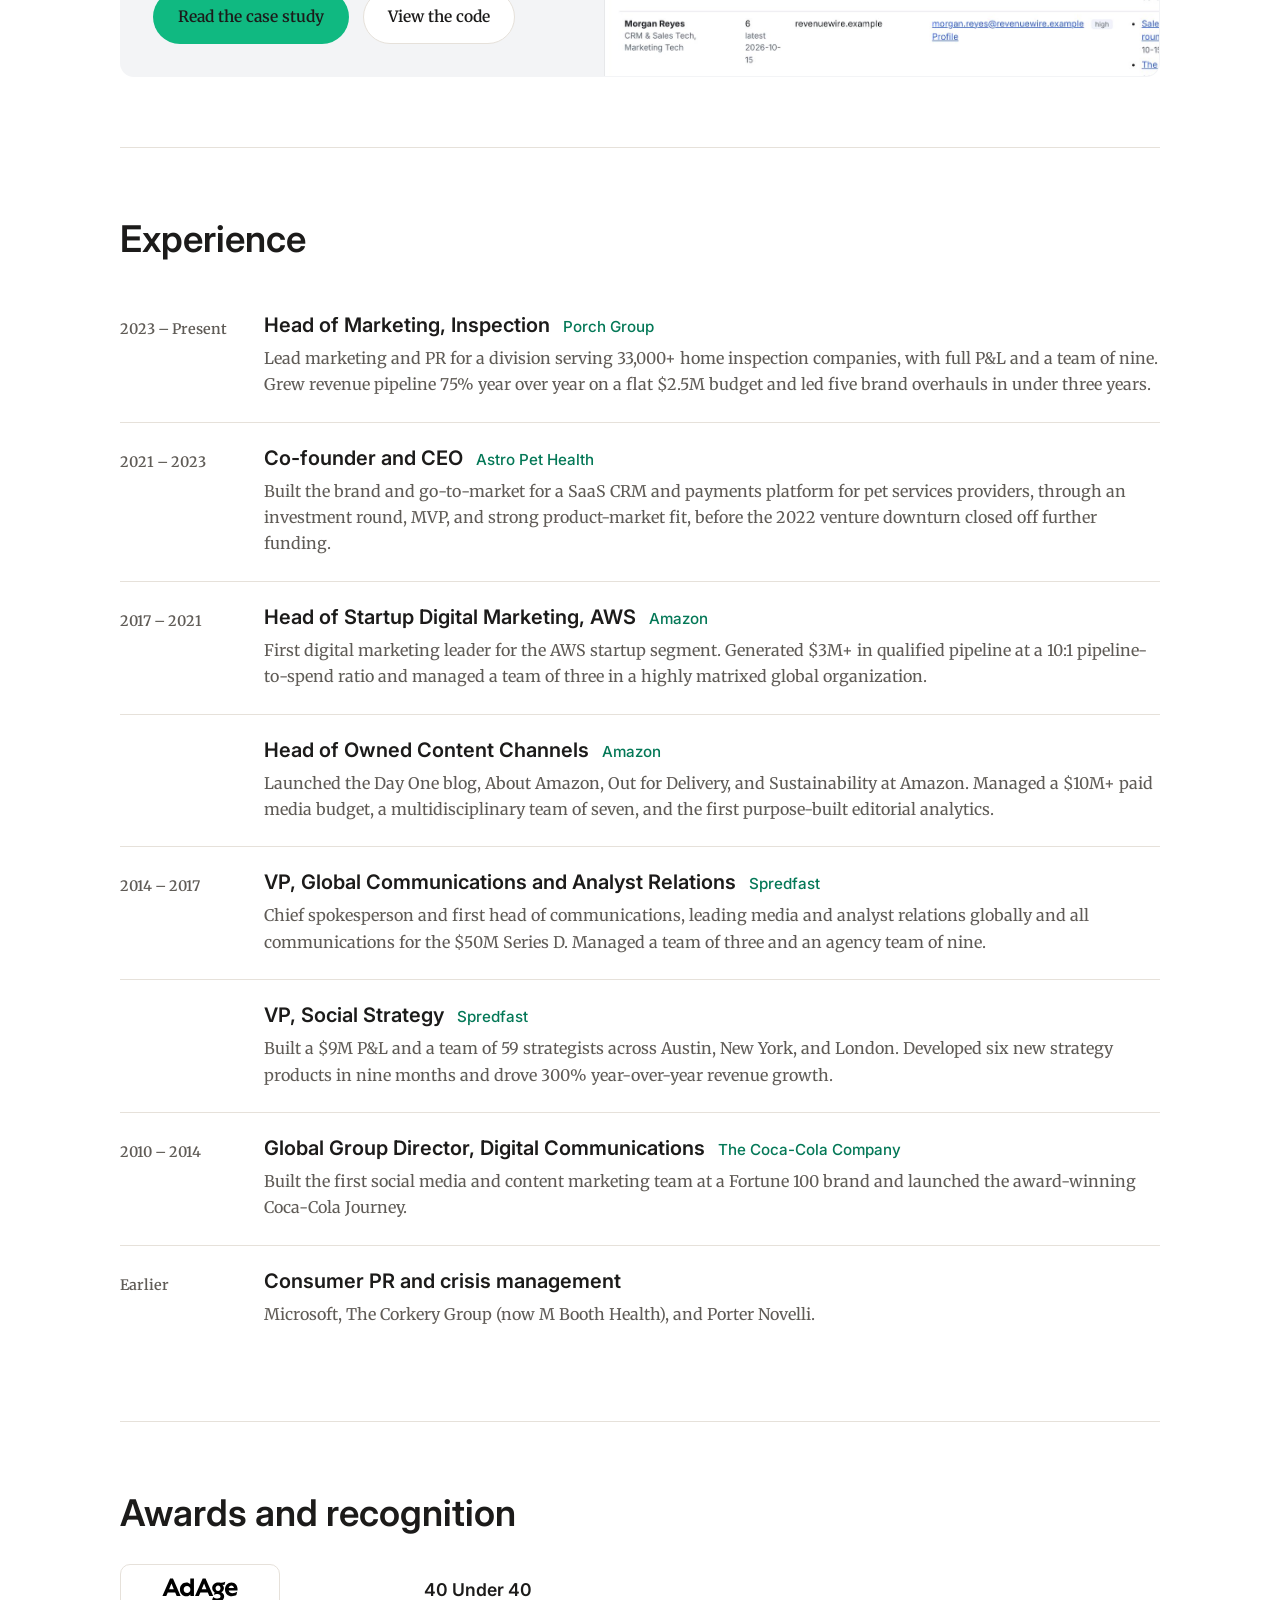
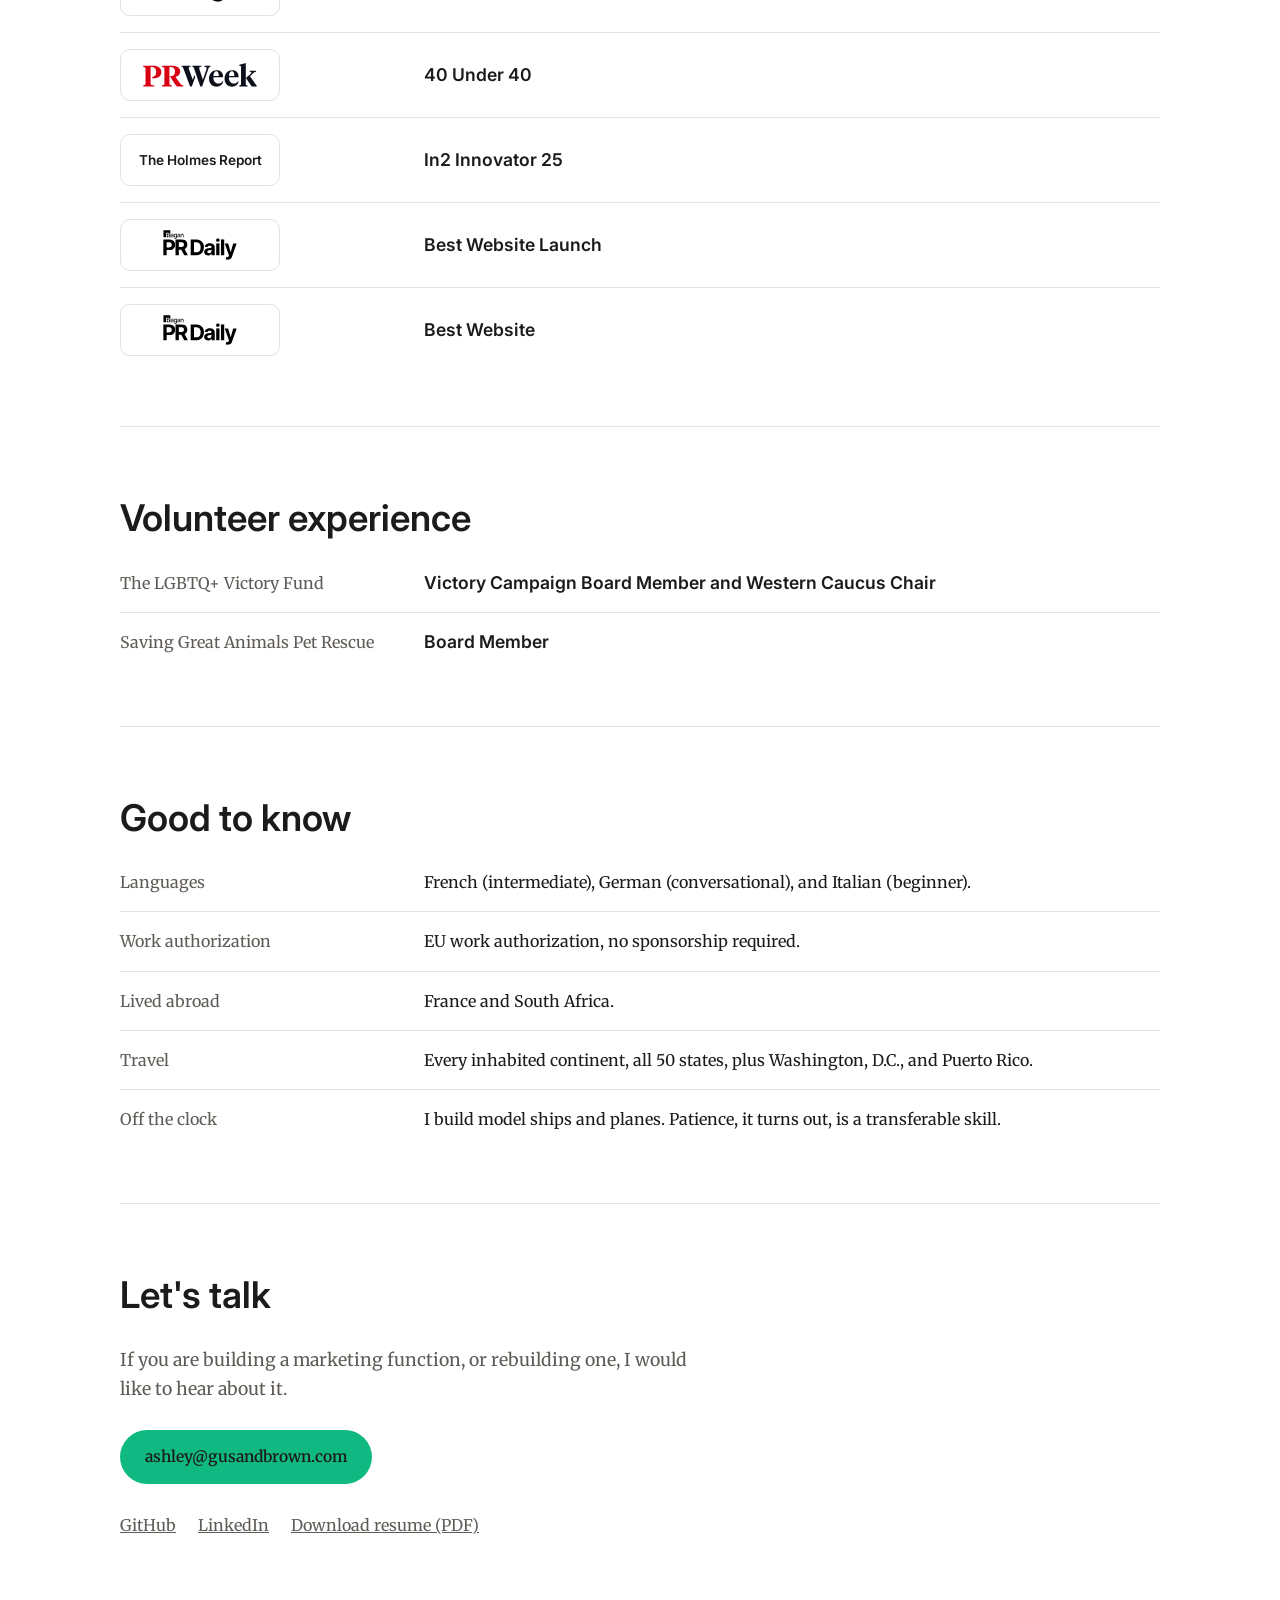
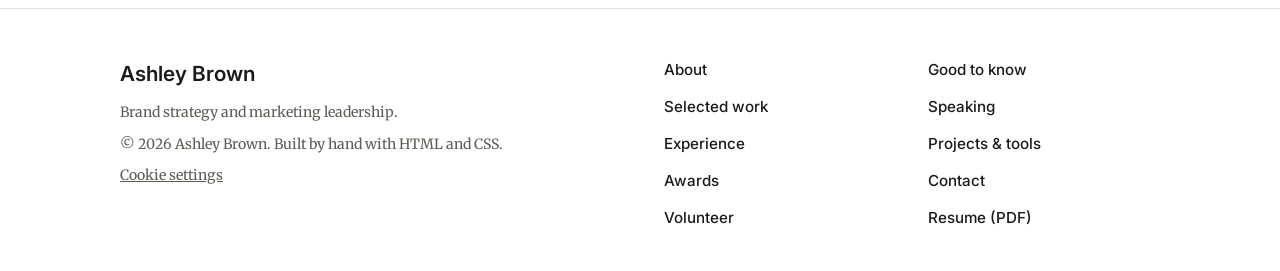
==== commit 453dec43: "Add Projects & tools section with MediaScout to the home page Co-Authored-By: Claude Opus 5.5 <norep" ====
--- a/index.html
+++ b/index.html
@@ -132,6 +132,26 @@
       </div>
     </section>
 
+    <section id="projects" class="section">
+      <h2>Projects &amp; tools</h2>
+      <p class="section-intro">I build with AI the way I lead teams: start with a real problem, ship something useful, and keep people in the loop. These are working tools, with the code open on GitHub.</p>
+      <article class="feature">
+        <div class="feature-body">
+          <p class="card-tag">Case study</p>
+          <h3>MediaScout: a journalist finder for SaaS PR</h3>
+          <p>Name a software category or a public executive, and MediaScout finds every reporter and blogger who has published at least five stories on it across 214 outlets in North America, the EU, and the UK, with their published contact details.</p>
+          <p>Built in Python with an MCP server, so Claude and ChatGPT can run scans right inside a chat. Designed and directed by me, built with Claude Code.</p>
+          <div class="actions">
+            <a class="btn btn-primary" href="projects.html#mediascout">Read the case study</a>
+            <a class="btn btn-ghost" href="https://github.com/ashleyastro/mediascout" target="_blank" rel="noopener noreferrer">View the code</a>
+          </div>
+        </div>
+        <a class="feature-media" href="projects.html#mediascout" tabindex="-1" aria-hidden="true">
+          <img src="images/mediascout.jpg" alt="" width="1600" height="1000" loading="lazy">
+        </a>
+      </article>
+    </section>
+
     <section id="experience" class="section">
       <h2>Experience</h2>
       <ul class="timeline">
--- a/style.css
+++ b/style.css
@@ -268,6 +268,36 @@
 }
 
 .card-link:hover { text-decoration: underline; }
+
+/* Projects feature */
+.section-intro { max-width: 62ch; margin: -12px 0 28px; color: var(--muted); }
+
+.feature {
+  display: grid;
+  grid-template-columns: minmax(0, 1fr) minmax(0, 1.15fr);
+  overflow: hidden;
+  background: var(--card);
+  border: 1px solid transparent;
+  border-radius: var(--radius);
+  transition: border-color 0.2s;
+}
+
+.feature:hover { border-color: var(--accent); }
+
+.feature-body { padding: 32px; }
+.feature-body h3 { font-size: 1.4rem; margin-bottom: 12px; }
+.feature-body p:not(.card-tag) { margin: 0 0 14px; color: var(--muted); font-size: 0.97rem; }
+.feature-body .actions { margin-top: 22px; }
+
+.feature-media { display: block; min-height: 100%; }
+
+.feature-media img {
+  display: block;
+  width: 100%;
+  height: 100%;
+  object-fit: cover;
+  object-position: left top;
+}
 
 /* Timeline */
 .timeline {
@@ -548,6 +578,9 @@
   .footer-inner { grid-template-columns: 1fr; }
   .cta-band { padding: 24px; }
   .cards-2 { grid-template-columns: 1fr; }
+  .feature { grid-template-columns: 1fr; }
+  .feature-media { order: -1; aspect-ratio: 16 / 10; }
+  .feature-body { padding: 24px; }
   .case-grid { grid-template-columns: 1fr; }
   .projects-hero { padding: 48px 0 40px; }
   .site-header nav { display: grid; grid-template-columns: repeat(3, auto); justify-content: space-between; row-gap: 6px; }
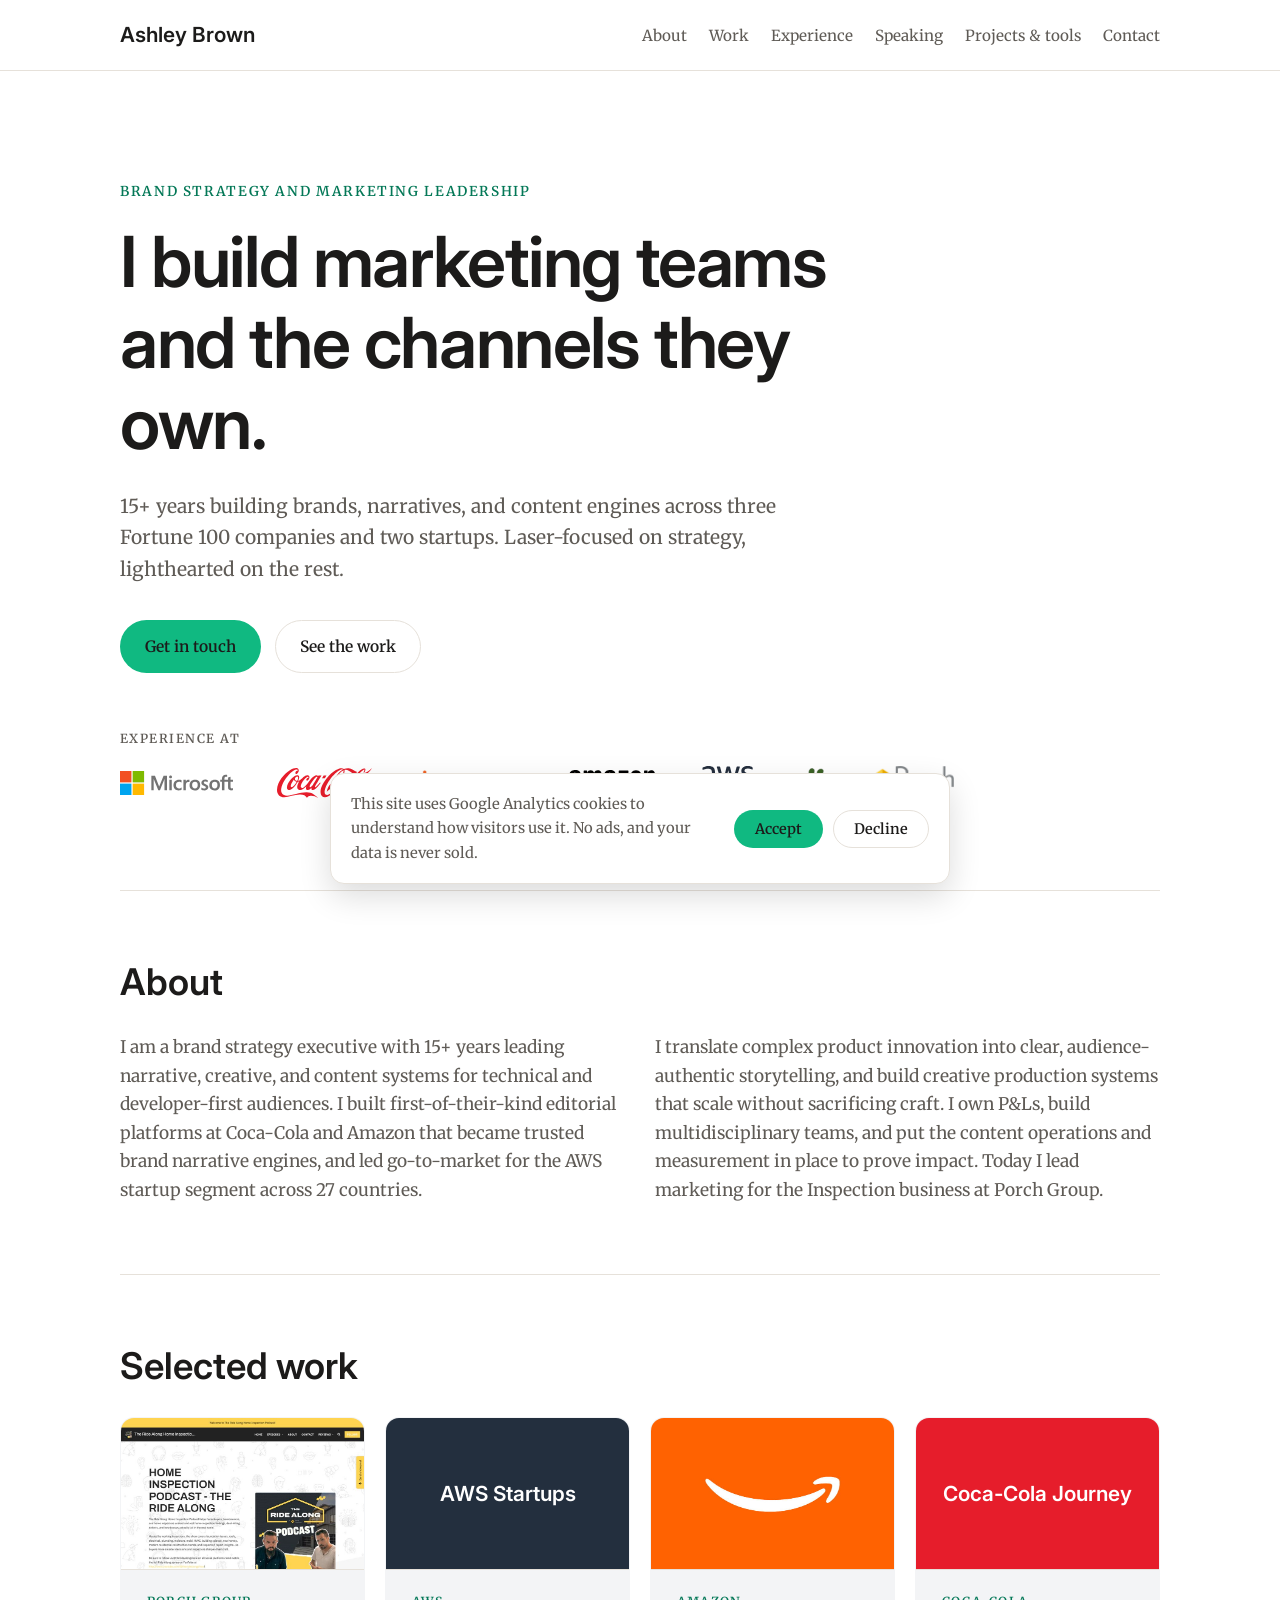
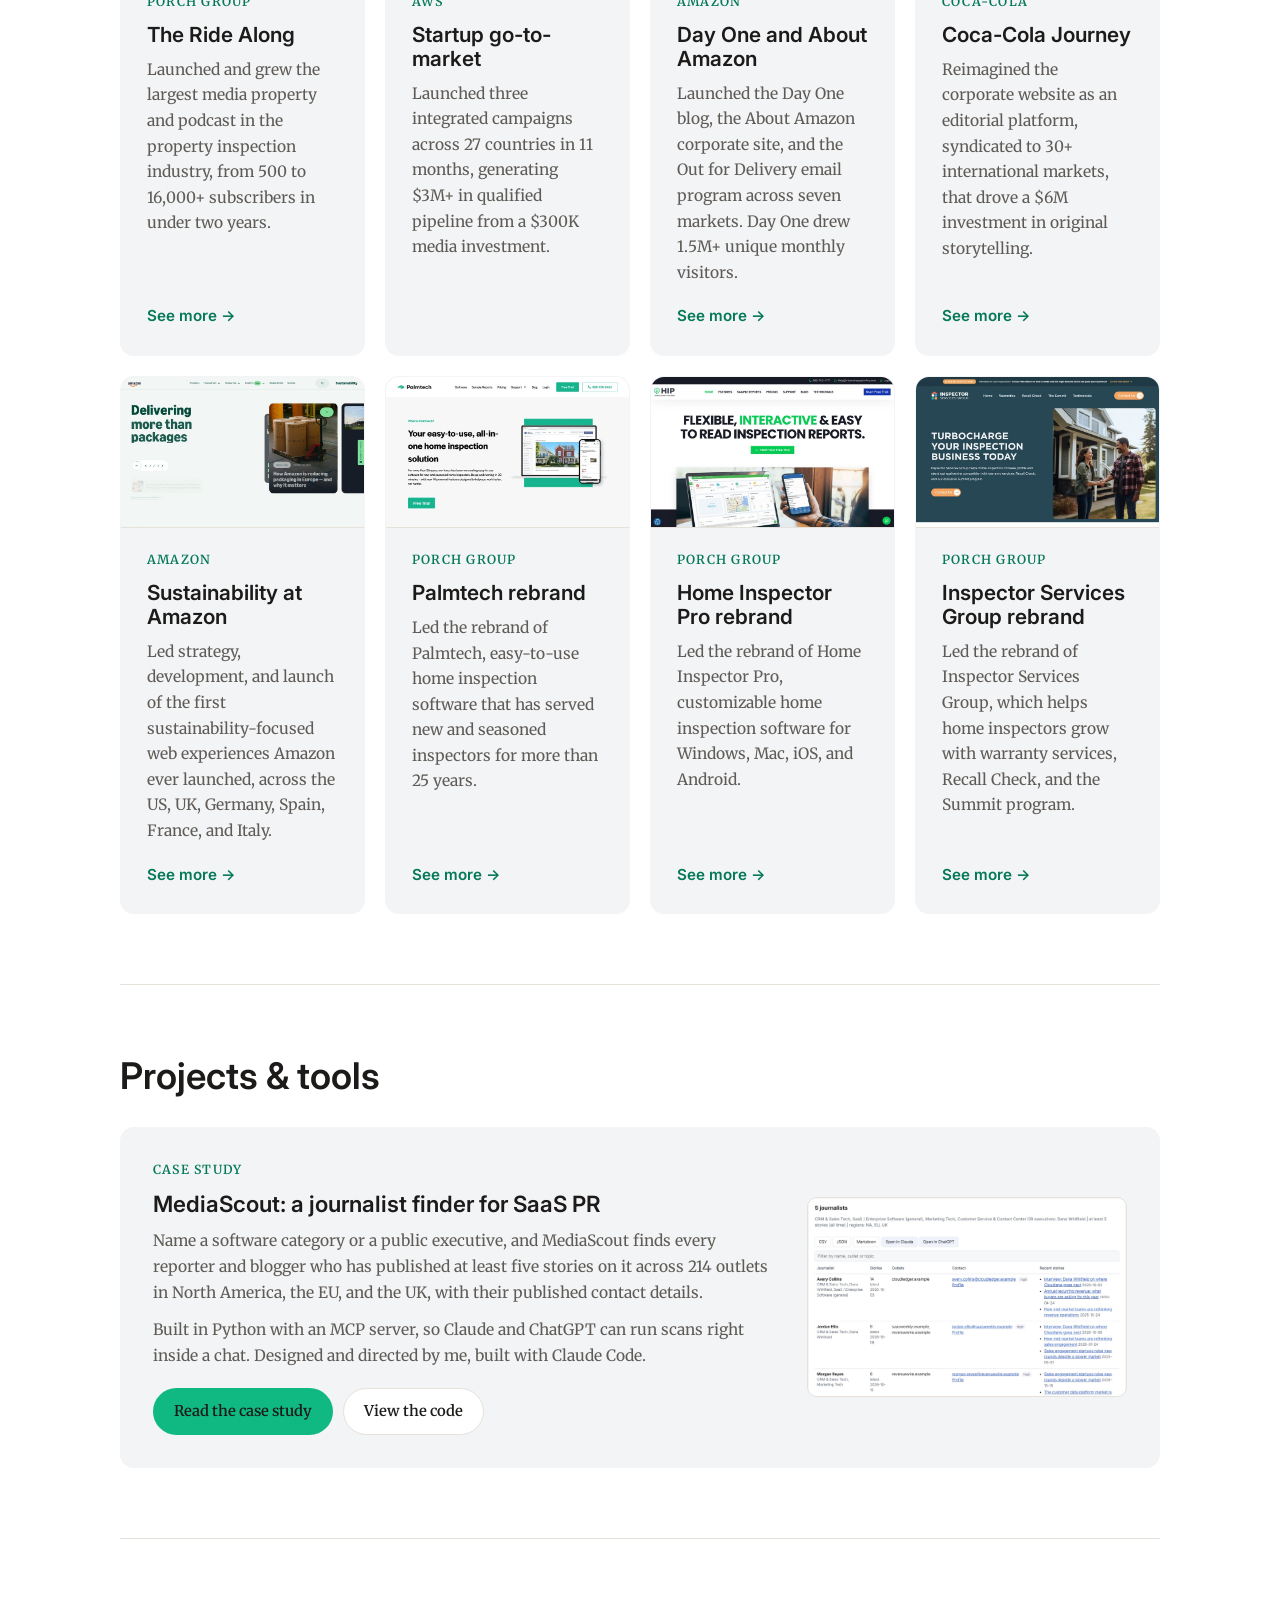
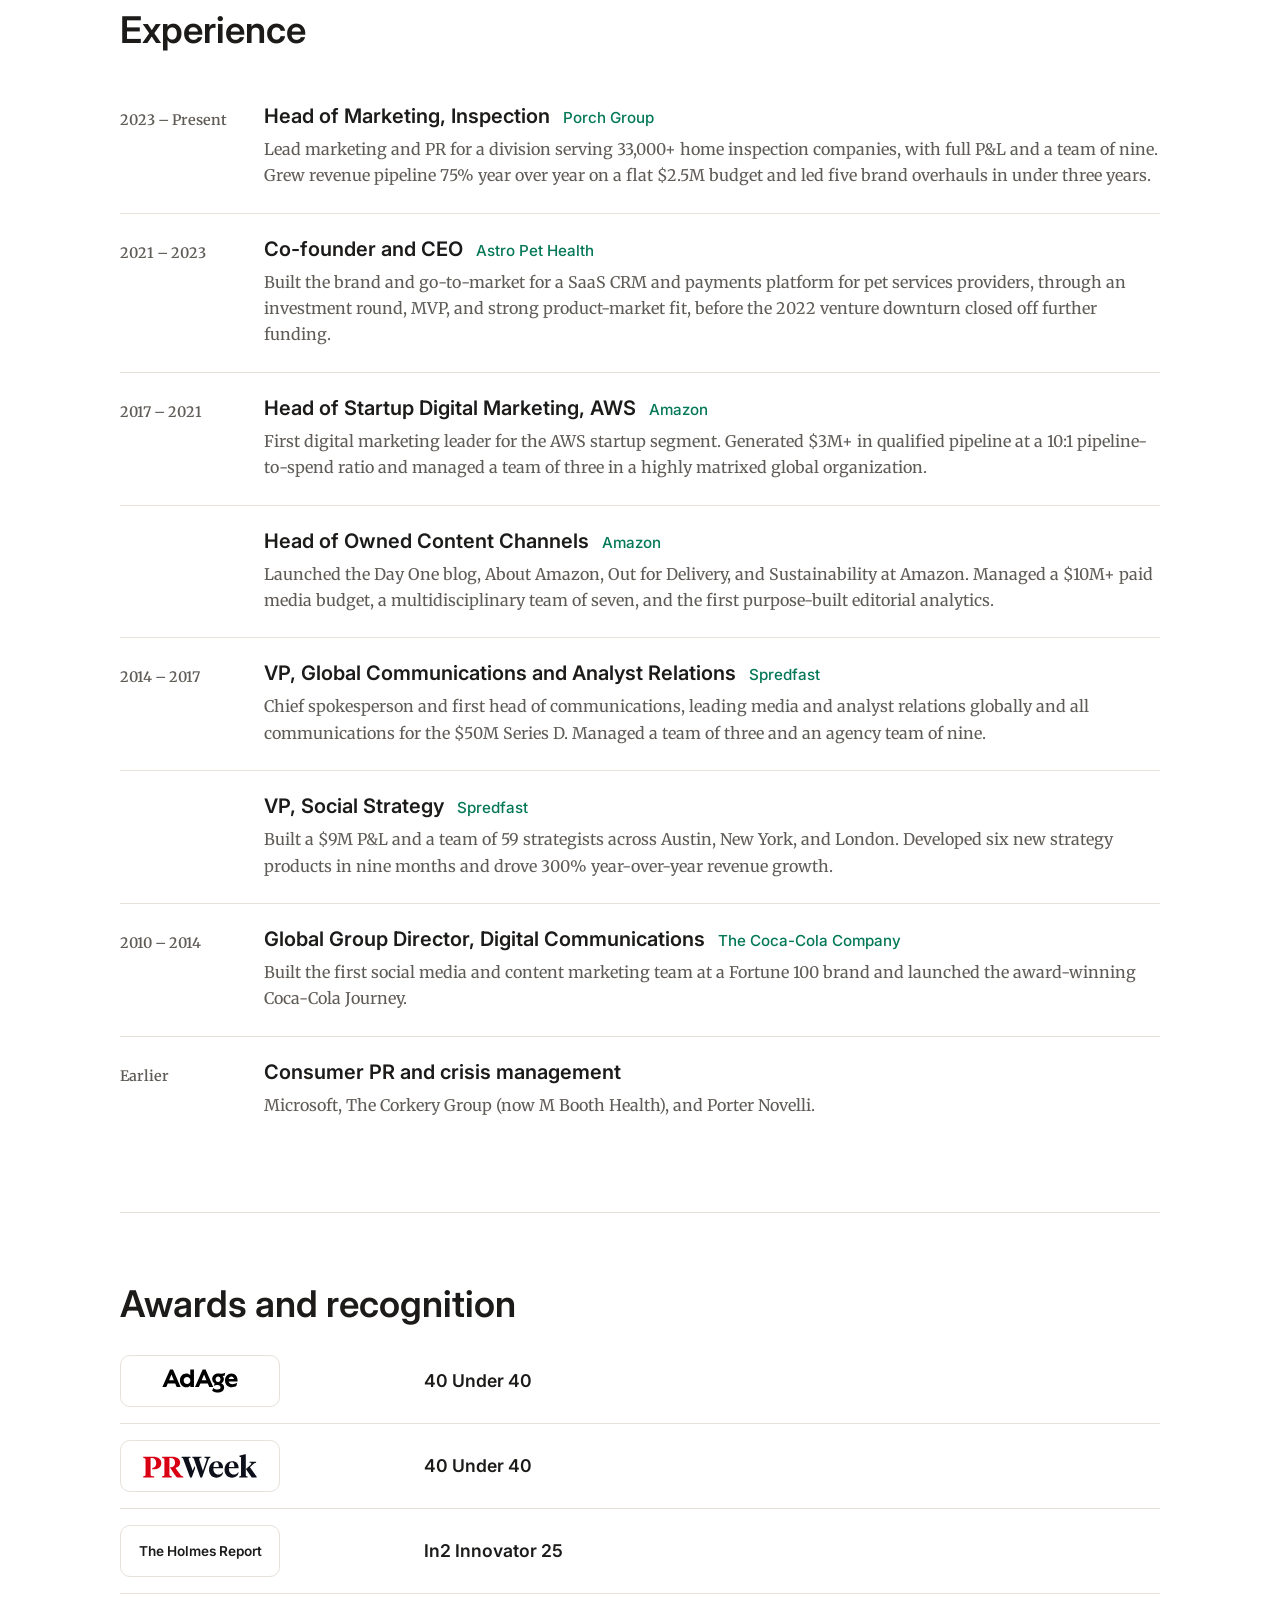
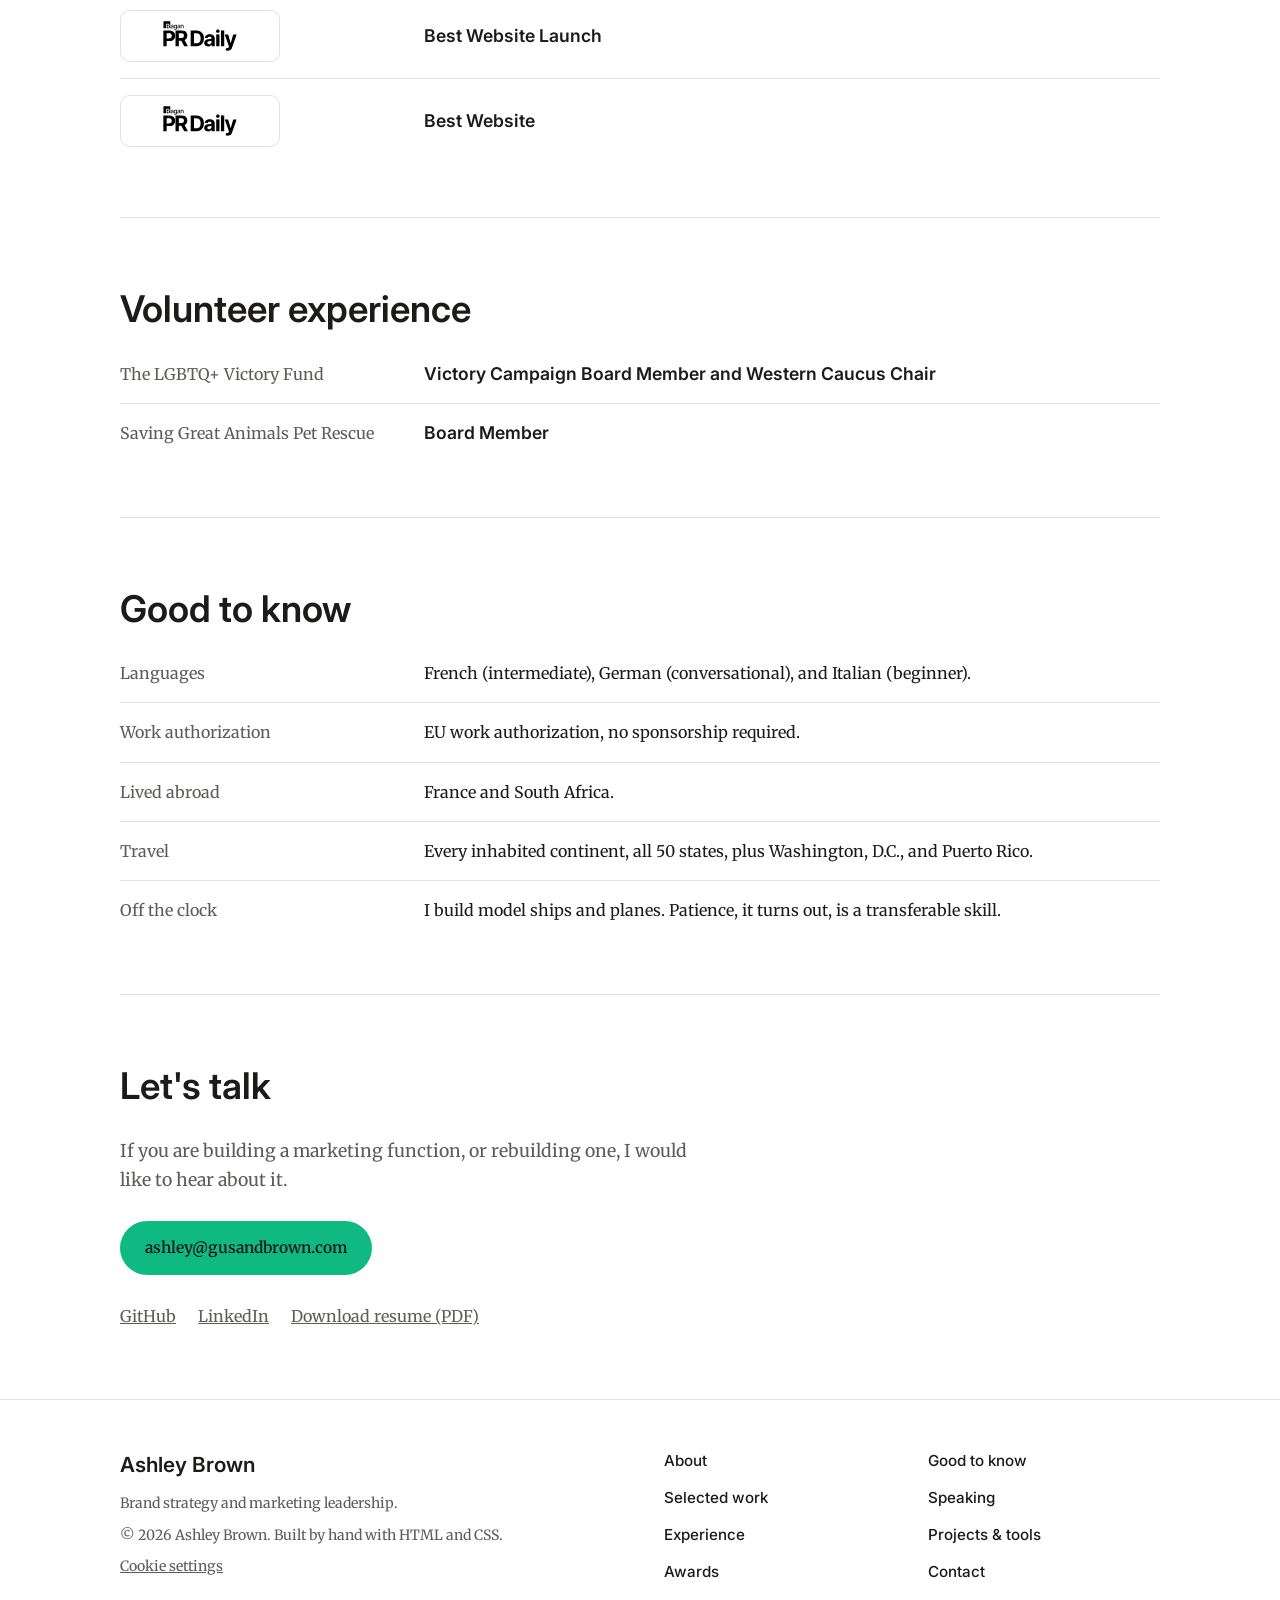
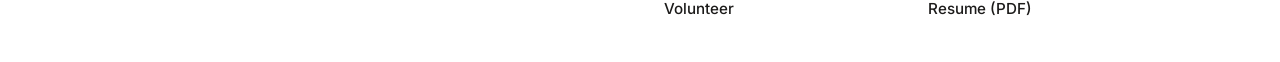
==== commit 5f8e2021: "Tighten the home page MediaScout card: drop intro, smaller image, compact buttons Co-Authored-By: Cl" ====
--- a/index.html
+++ b/index.html
@@ -134,7 +134,6 @@
 
     <section id="projects" class="section">
       <h2>Projects &amp; tools</h2>
-      <p class="section-intro">I build with AI the way I lead teams: start with a real problem, ship something useful, and keep people in the loop. These are working tools, with the code open on GitHub.</p>
       <article class="feature">
         <div class="feature-body">
           <p class="card-tag">Case study</p>
--- a/style.css
+++ b/style.css
@@ -270,12 +270,12 @@
 .card-link:hover { text-decoration: underline; }
 
 /* Projects feature */
-.section-intro { max-width: 62ch; margin: -12px 0 28px; color: var(--muted); }
-
 .feature {
   display: grid;
-  grid-template-columns: minmax(0, 1fr) minmax(0, 1.15fr);
-  overflow: hidden;
+  grid-template-columns: minmax(0, 1fr) 320px;
+  gap: 36px;
+  align-items: center;
+  padding: 32px;
   background: var(--card);
   border: 1px solid transparent;
   border-radius: var(--radius);
@@ -284,19 +284,22 @@
 
 .feature:hover { border-color: var(--accent); }
 
-.feature-body { padding: 32px; }
 .feature-body h3 { font-size: 1.4rem; margin-bottom: 12px; }
-.feature-body p:not(.card-tag) { margin: 0 0 14px; color: var(--muted); font-size: 0.97rem; }
-.feature-body .actions { margin-top: 22px; }
-
-.feature-media { display: block; min-height: 100%; }
+.feature-body p:not(.card-tag) { margin: 0 0 12px; color: var(--muted); font-size: 0.97rem; }
+.feature-body .actions { gap: 10px; margin-top: 20px; }
+.feature-body .btn { padding: 10px 20px; font-size: 0.92rem; }
+
+.feature-media { display: block; }
 
 .feature-media img {
   display: block;
   width: 100%;
-  height: 100%;
+  height: auto;
+  aspect-ratio: 16 / 10;
   object-fit: cover;
   object-position: left top;
+  border: 1px solid var(--line);
+  border-radius: 10px;
 }
 
 /* Timeline */
@@ -578,9 +581,10 @@
   .footer-inner { grid-template-columns: 1fr; }
   .cta-band { padding: 24px; }
   .cards-2 { grid-template-columns: 1fr; }
-  .feature { grid-template-columns: 1fr; }
-  .feature-media { order: -1; aspect-ratio: 16 / 10; }
-  .feature-body { padding: 24px; }
+  .feature { grid-template-columns: 1fr; gap: 20px; padding: 24px; }
+  .feature-media { order: -1; max-width: 320px; }
+  .feature-body .actions { flex-direction: column; }
+  .feature-body .btn { text-align: center; }
   .case-grid { grid-template-columns: 1fr; }
   .projects-hero { padding: 48px 0 40px; }
   .site-header nav { display: grid; grid-template-columns: repeat(3, auto); justify-content: space-between; row-gap: 6px; }
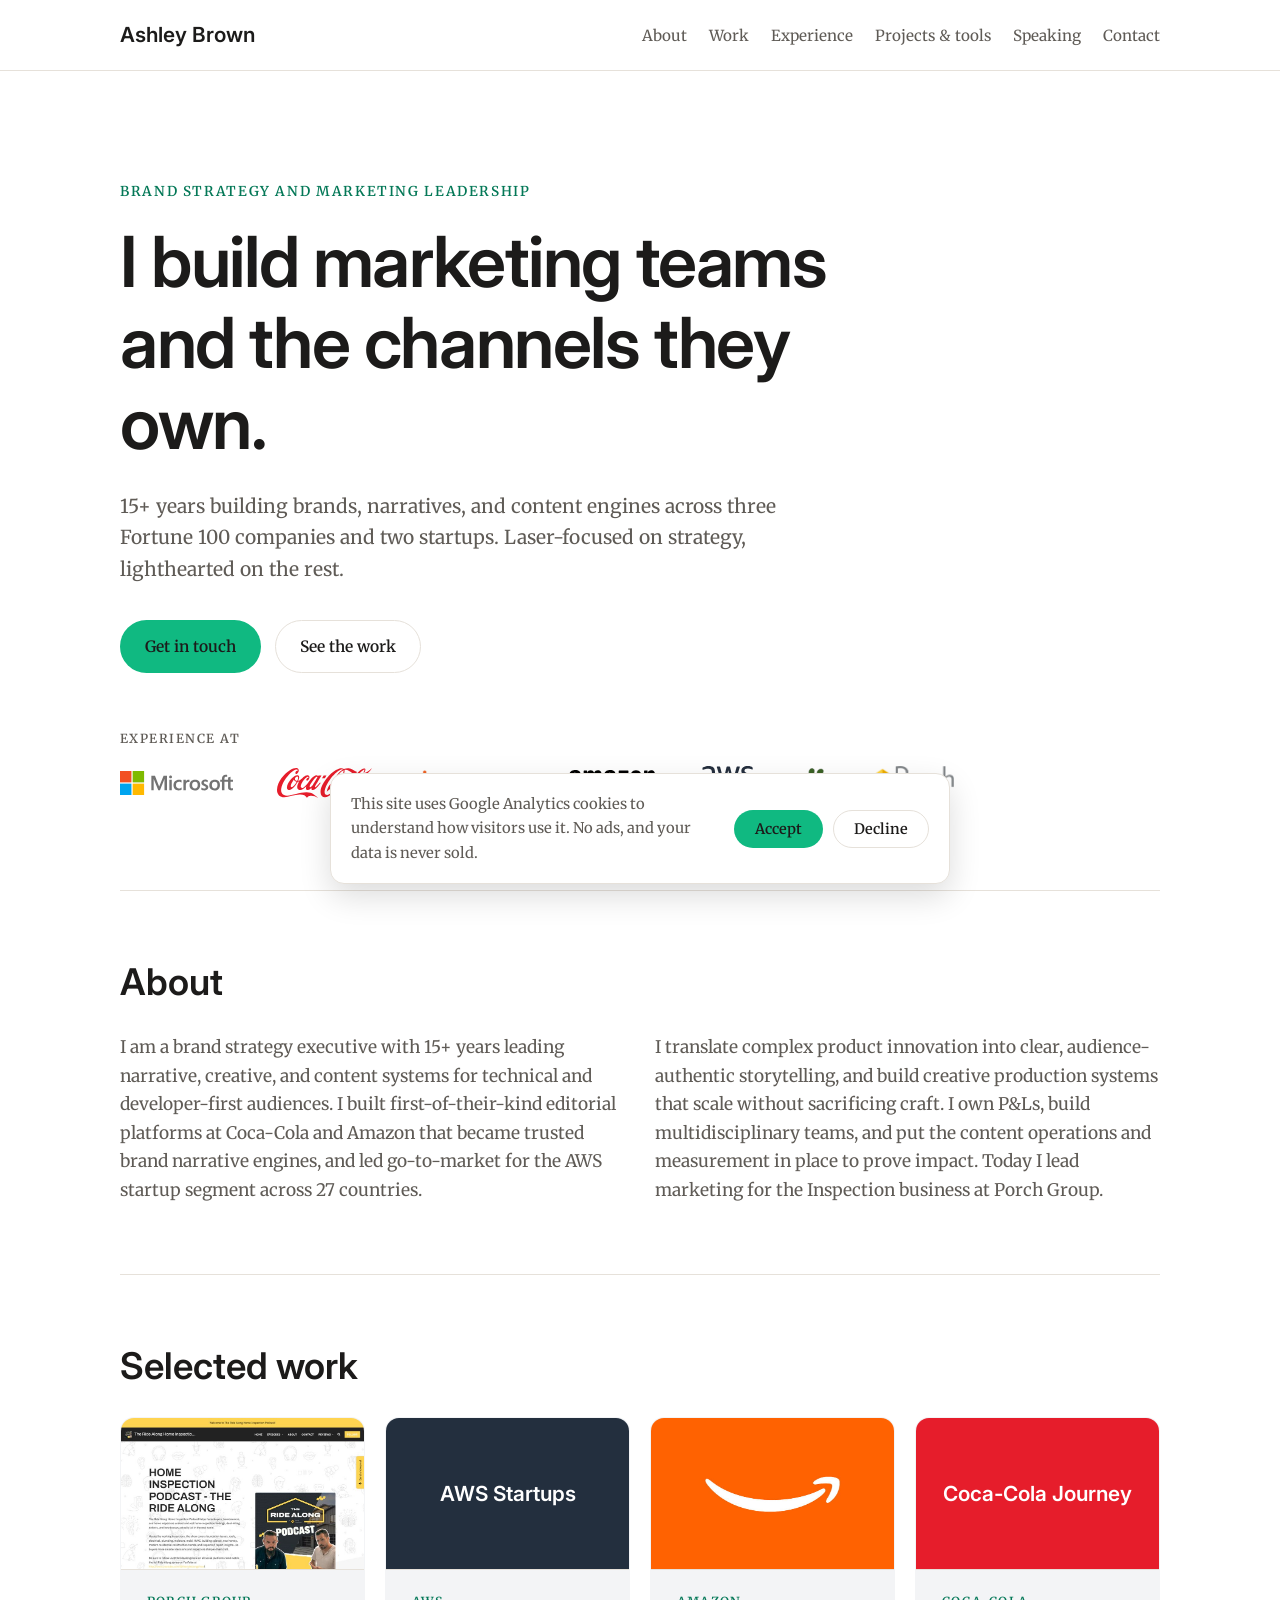
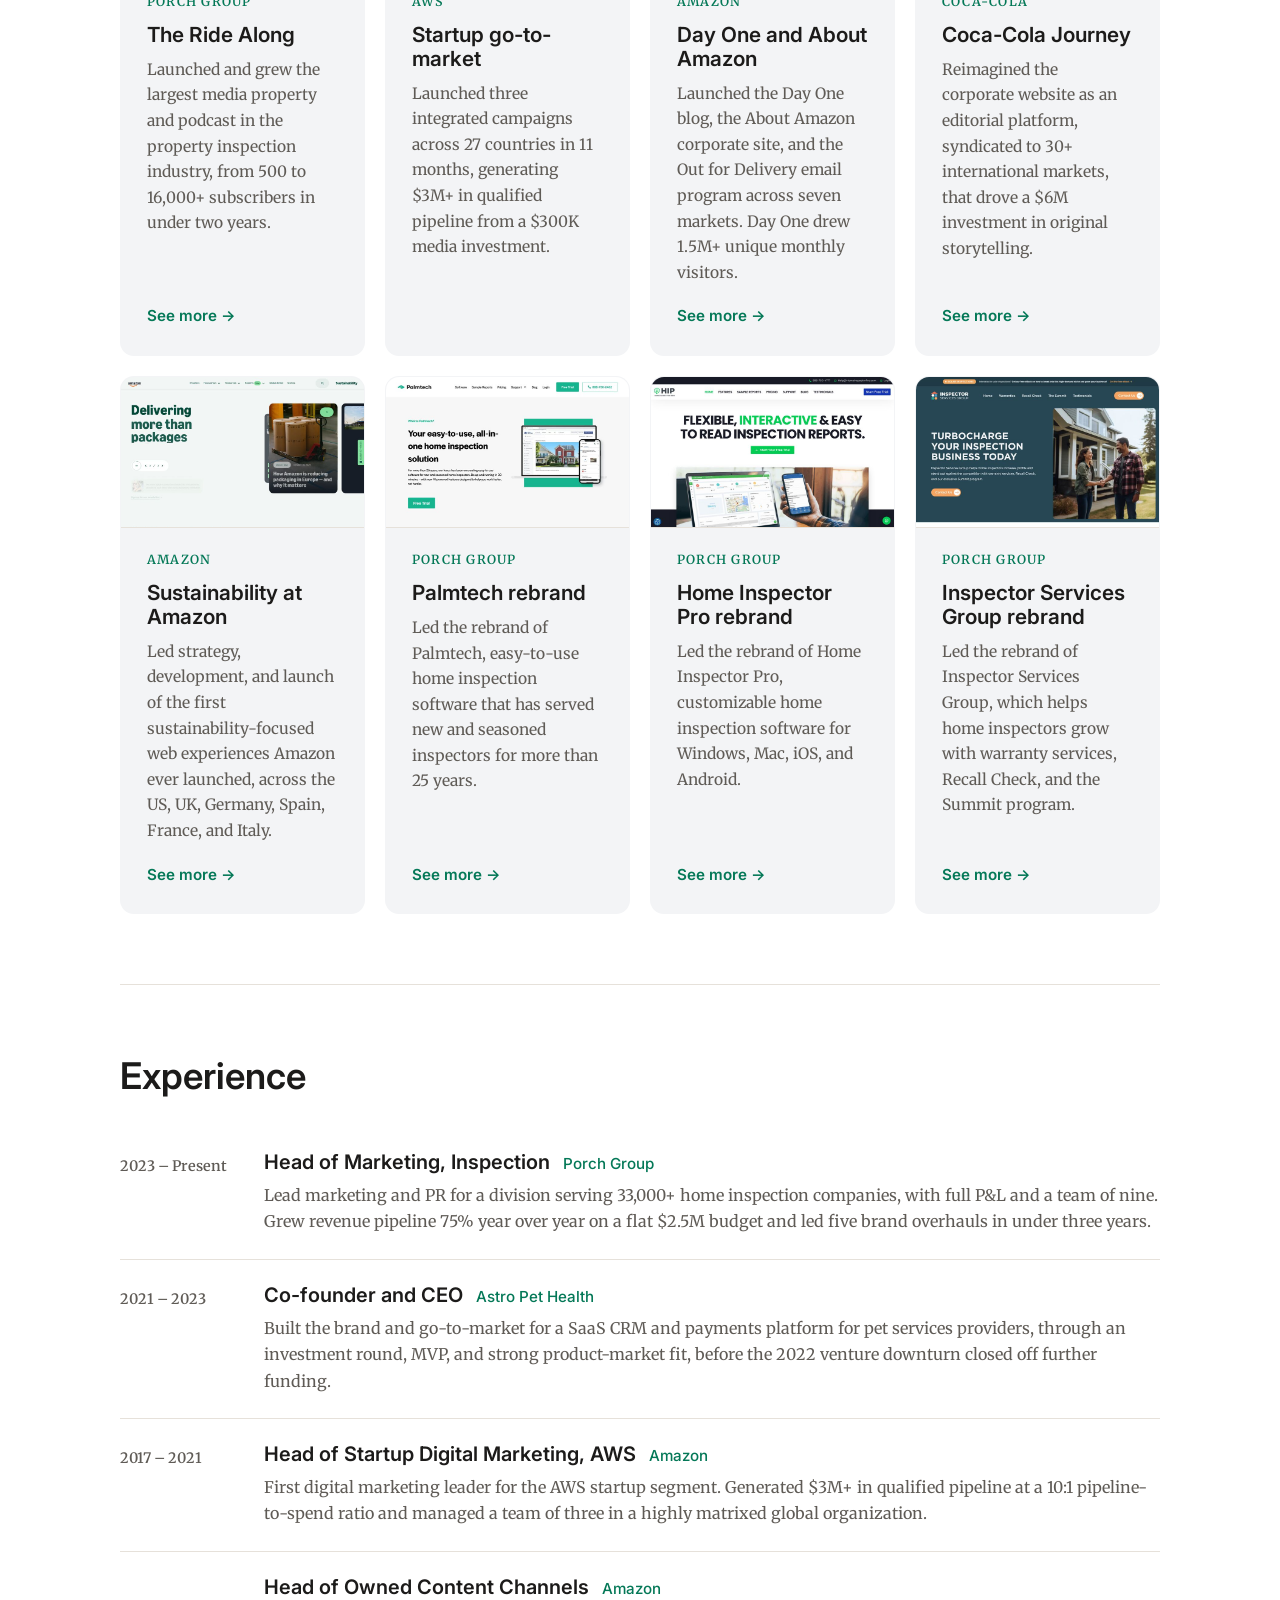
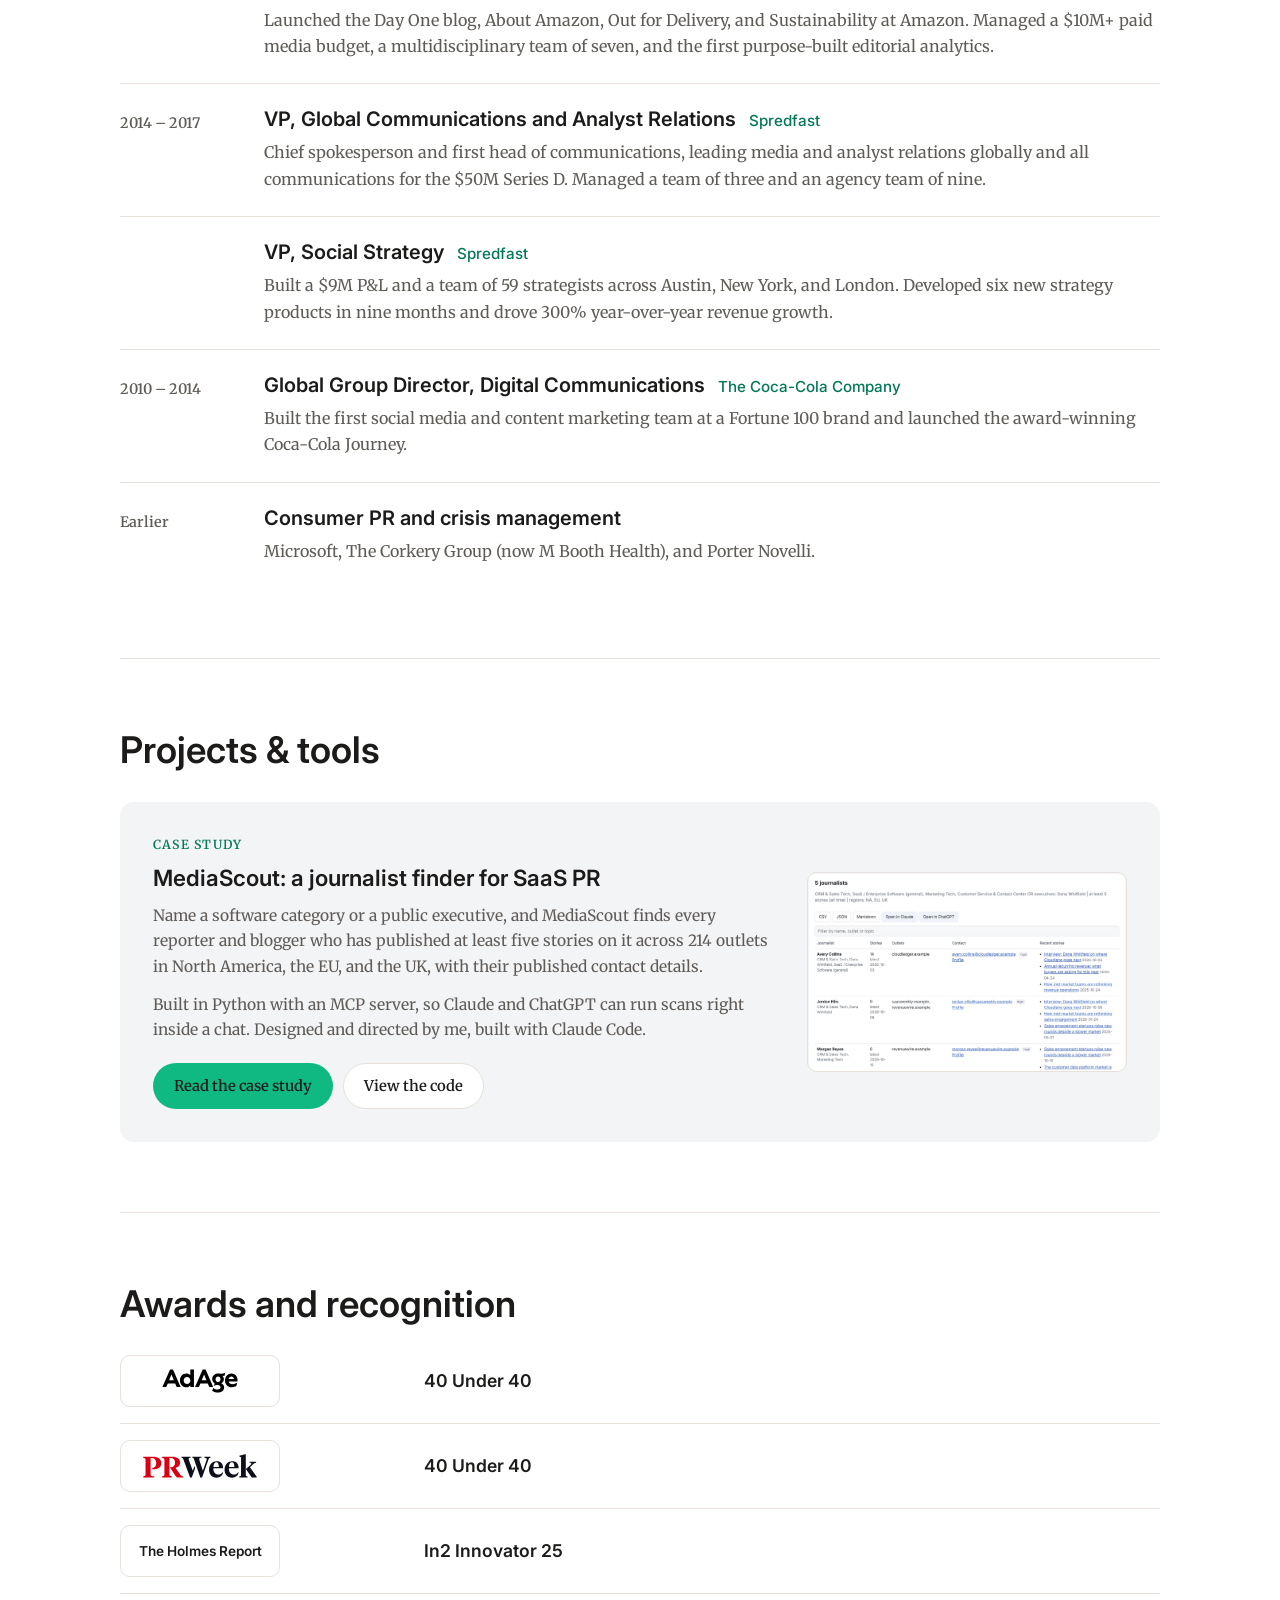
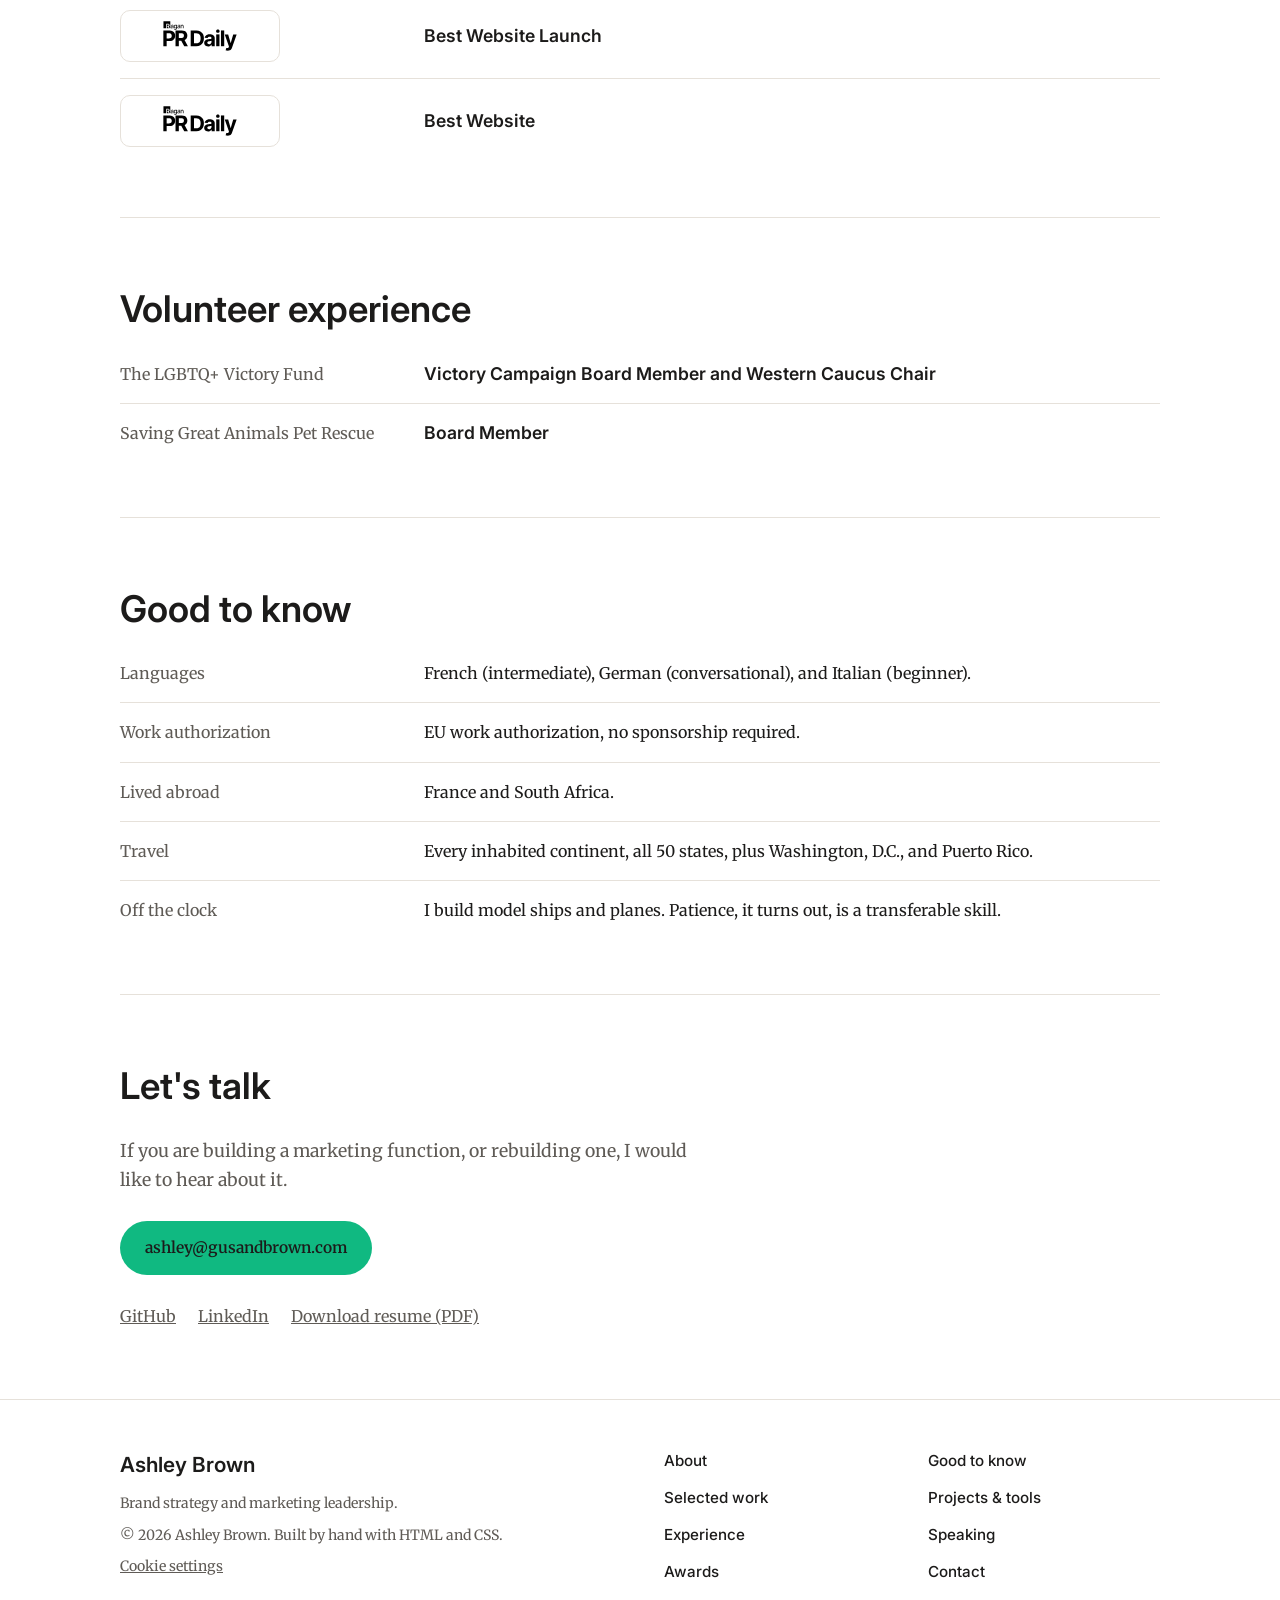
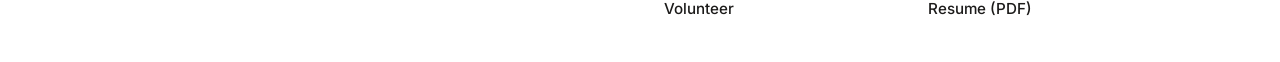
==== commit e70bb3c8: "Put Projects & tools before Speaking in menus; move Projects section below Experience Co-Authored-By" ====
--- a/index.html
+++ b/index.html
@@ -33,8 +33,8 @@
       <a href="#about">About</a>
       <a href="#work">Work</a>
       <a href="#experience">Experience</a>
+      <a href="projects.html">Projects &amp; tools</a>
       <a href="speaking.html">Speaking</a>
-      <a href="projects.html">Projects &amp; tools</a>
       <a href="#contact">Contact</a>
     </nav>
   </header>
@@ -132,6 +132,68 @@
       </div>
     </section>
 
+    <section id="experience" class="section">
+      <h2>Experience</h2>
+      <ul class="timeline">
+        <li>
+          <div class="when">2023 – Present</div>
+          <div class="what">
+            <h3>Head of Marketing, Inspection <span>Porch Group</span></h3>
+            <p>Lead marketing and PR for a division serving 33,000+ home inspection companies, with full P&amp;L and a team of nine. Grew revenue pipeline 75% year over year on a flat $2.5M budget and led five brand overhauls in under three years.</p>
+          </div>
+        </li>
+        <li>
+          <div class="when">2021 – 2023</div>
+          <div class="what">
+            <h3>Co-founder and CEO <span>Astro Pet Health</span></h3>
+            <p>Built the brand and go-to-market for a SaaS CRM and payments platform for pet services providers, through an investment round, MVP, and strong product-market fit, before the 2022 venture downturn closed off further funding.</p>
+          </div>
+        </li>
+        <li>
+          <div class="when">2017 – 2021</div>
+          <div class="what">
+            <h3>Head of Startup Digital Marketing, AWS <span>Amazon</span></h3>
+            <p>First digital marketing leader for the AWS startup segment. Generated $3M+ in qualified pipeline at a 10:1 pipeline-to-spend ratio and managed a team of three in a highly matrixed global organization.</p>
+          </div>
+        </li>
+        <li>
+          <div class="when"></div>
+          <div class="what">
+            <h3>Head of Owned Content Channels <span>Amazon</span></h3>
+            <p>Launched the Day One blog, About Amazon, Out for Delivery, and Sustainability at Amazon. Managed a $10M+ paid media budget, a multidisciplinary team of seven, and the first purpose-built editorial analytics.</p>
+          </div>
+        </li>
+        <li>
+          <div class="when">2014 – 2017</div>
+          <div class="what">
+            <h3>VP, Global Communications and Analyst Relations <span>Spredfast</span></h3>
+            <p>Chief spokesperson and first head of communications, leading media and analyst relations globally and all communications for the $50M Series D. Managed a team of three and an agency team of nine.</p>
+          </div>
+        </li>
+        <li>
+          <div class="when"></div>
+          <div class="what">
+            <h3>VP, Social Strategy <span>Spredfast</span></h3>
+            <p>Built a $9M P&amp;L and a team of 59 strategists across Austin, New York, and London. Developed six new strategy products in nine months and drove 300% year-over-year revenue growth.</p>
+          </div>
+        </li>
+        <li>
+          <div class="when">2010 – 2014</div>
+          <div class="what">
+            <h3>Global Group Director, Digital Communications <span>The Coca-Cola Company</span></h3>
+            <p>Built the first social media and content marketing team at a Fortune 100 brand and launched the award-winning Coca-Cola Journey.</p>
+          </div>
+        </li>
+        <li>
+          <div class="when">Earlier</div>
+          <div class="what">
+            <h3>Consumer PR and crisis management</h3>
+            <p>Microsoft, The Corkery Group (now M Booth Health), and Porter Novelli.</p>
+          </div>
+        </li>
+      </ul>
+    </section>
+
     <section id="projects" class="section">
       <h2>Projects &amp; tools</h2>
       <article class="feature">
@@ -151,68 +213,6 @@
       </article>
     </section>
 
-    <section id="experience" class="section">
-      <h2>Experience</h2>
-      <ul class="timeline">
-        <li>
-          <div class="when">2023 – Present</div>
-          <div class="what">
-            <h3>Head of Marketing, Inspection <span>Porch Group</span></h3>
-            <p>Lead marketing and PR for a division serving 33,000+ home inspection companies, with full P&amp;L and a team of nine. Grew revenue pipeline 75% year over year on a flat $2.5M budget and led five brand overhauls in under three years.</p>
-          </div>
-        </li>
-        <li>
-          <div class="when">2021 – 2023</div>
-          <div class="what">
-            <h3>Co-founder and CEO <span>Astro Pet Health</span></h3>
-            <p>Built the brand and go-to-market for a SaaS CRM and payments platform for pet services providers, through an investment round, MVP, and strong product-market fit, before the 2022 venture downturn closed off further funding.</p>
-          </div>
-        </li>
-        <li>
-          <div class="when">2017 – 2021</div>
-          <div class="what">
-            <h3>Head of Startup Digital Marketing, AWS <span>Amazon</span></h3>
-            <p>First digital marketing leader for the AWS startup segment. Generated $3M+ in qualified pipeline at a 10:1 pipeline-to-spend ratio and managed a team of three in a highly matrixed global organization.</p>
-          </div>
-        </li>
-        <li>
-          <div class="when"></div>
-          <div class="what">
-            <h3>Head of Owned Content Channels <span>Amazon</span></h3>
-            <p>Launched the Day One blog, About Amazon, Out for Delivery, and Sustainability at Amazon. Managed a $10M+ paid media budget, a multidisciplinary team of seven, and the first purpose-built editorial analytics.</p>
-          </div>
-        </li>
-        <li>
-          <div class="when">2014 – 2017</div>
-          <div class="what">
-            <h3>VP, Global Communications and Analyst Relations <span>Spredfast</span></h3>
-            <p>Chief spokesperson and first head of communications, leading media and analyst relations globally and all communications for the $50M Series D. Managed a team of three and an agency team of nine.</p>
-          </div>
-        </li>
-        <li>
-          <div class="when"></div>
-          <div class="what">
-            <h3>VP, Social Strategy <span>Spredfast</span></h3>
-            <p>Built a $9M P&amp;L and a team of 59 strategists across Austin, New York, and London. Developed six new strategy products in nine months and drove 300% year-over-year revenue growth.</p>
-          </div>
-        </li>
-        <li>
-          <div class="when">2010 – 2014</div>
-          <div class="what">
-            <h3>Global Group Director, Digital Communications <span>The Coca-Cola Company</span></h3>
-            <p>Built the first social media and content marketing team at a Fortune 100 brand and launched the award-winning Coca-Cola Journey.</p>
-          </div>
-        </li>
-        <li>
-          <div class="when">Earlier</div>
-          <div class="what">
-            <h3>Consumer PR and crisis management</h3>
-            <p>Microsoft, The Corkery Group (now M Booth Health), and Porter Novelli.</p>
-          </div>
-        </li>
-      </ul>
-    </section>
-
     <section id="awards" class="section">
       <h2>Awards and recognition</h2>
       <ul class="honors honors-logos">
@@ -307,8 +307,8 @@
         <a href="#awards">Awards</a>
         <a href="#volunteer">Volunteer</a>
         <a href="#facts">Good to know</a>
+        <a href="projects.html">Projects &amp; tools</a>
         <a href="speaking.html">Speaking</a>
-        <a href="projects.html">Projects &amp; tools</a>
         <a href="#contact">Contact</a>
         <a href="Ashley_Brown_Resume.pdf" download>Resume (PDF)</a>
       </nav>
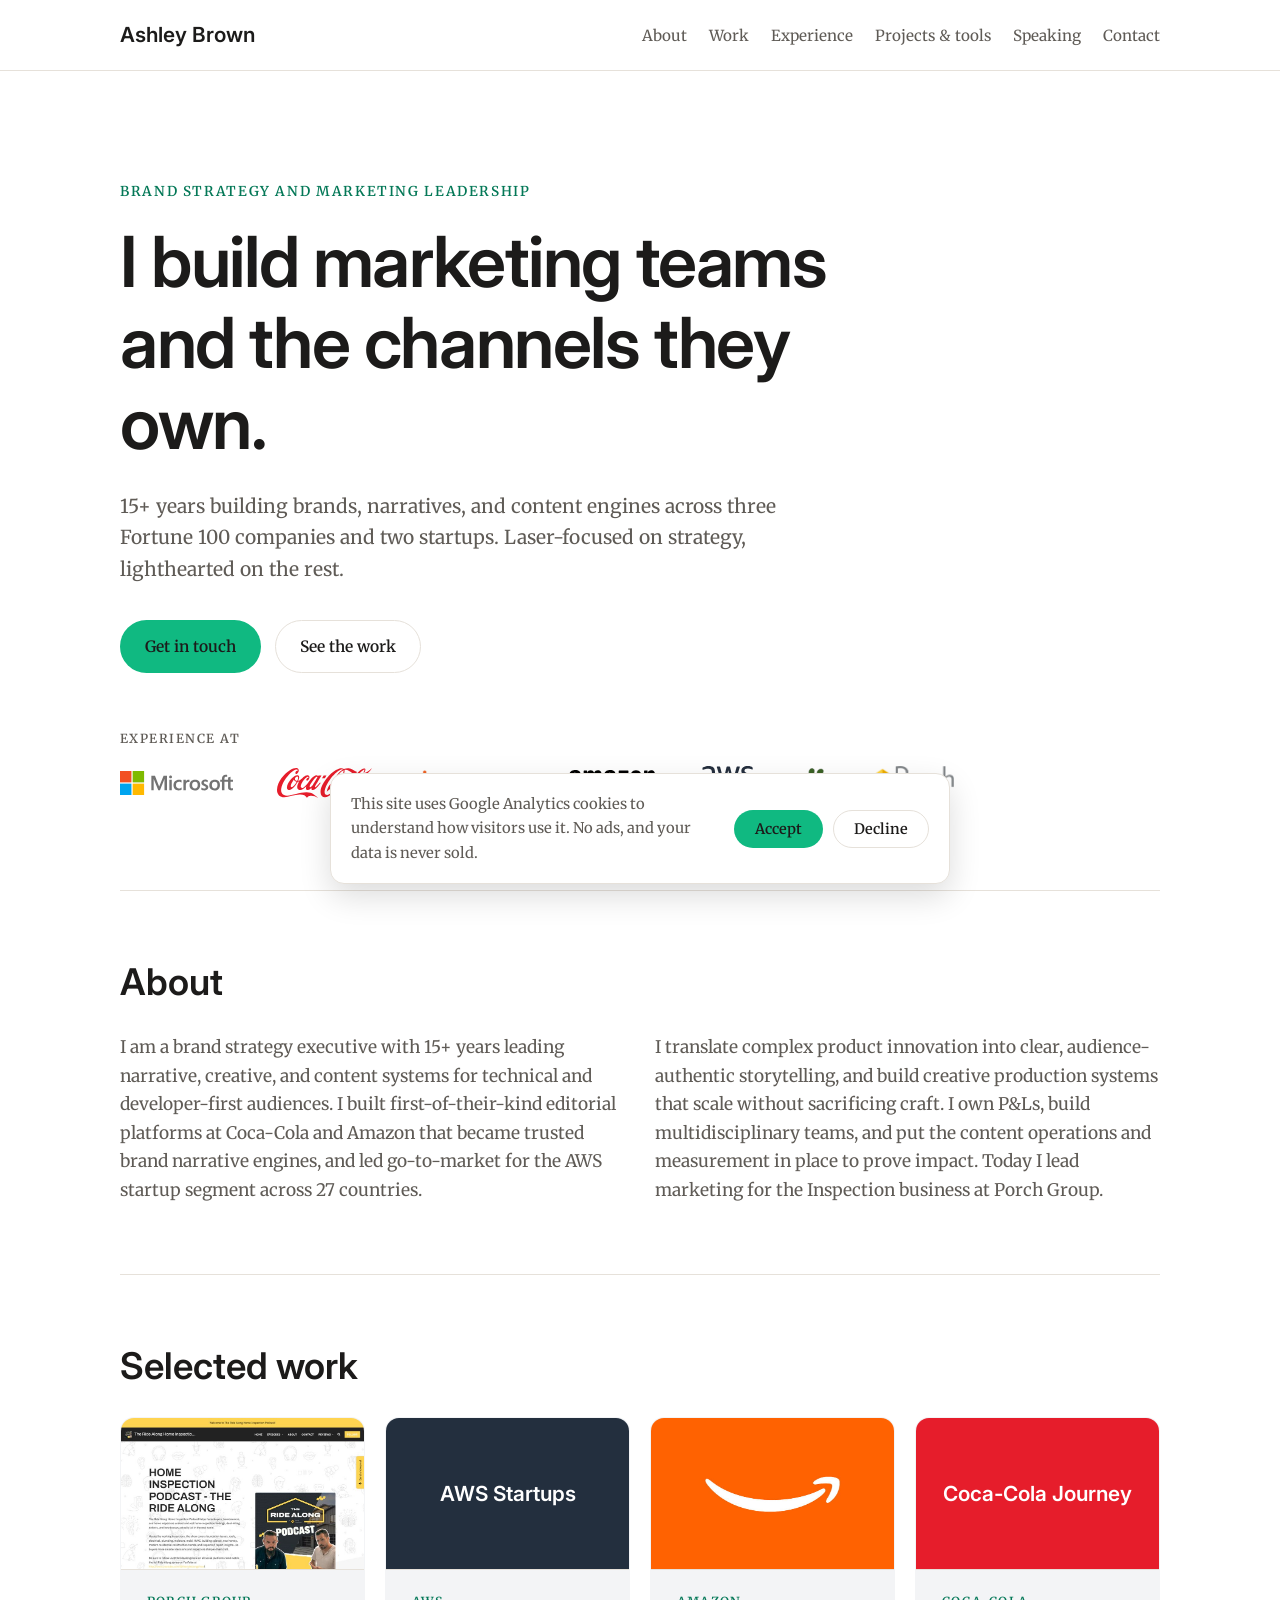
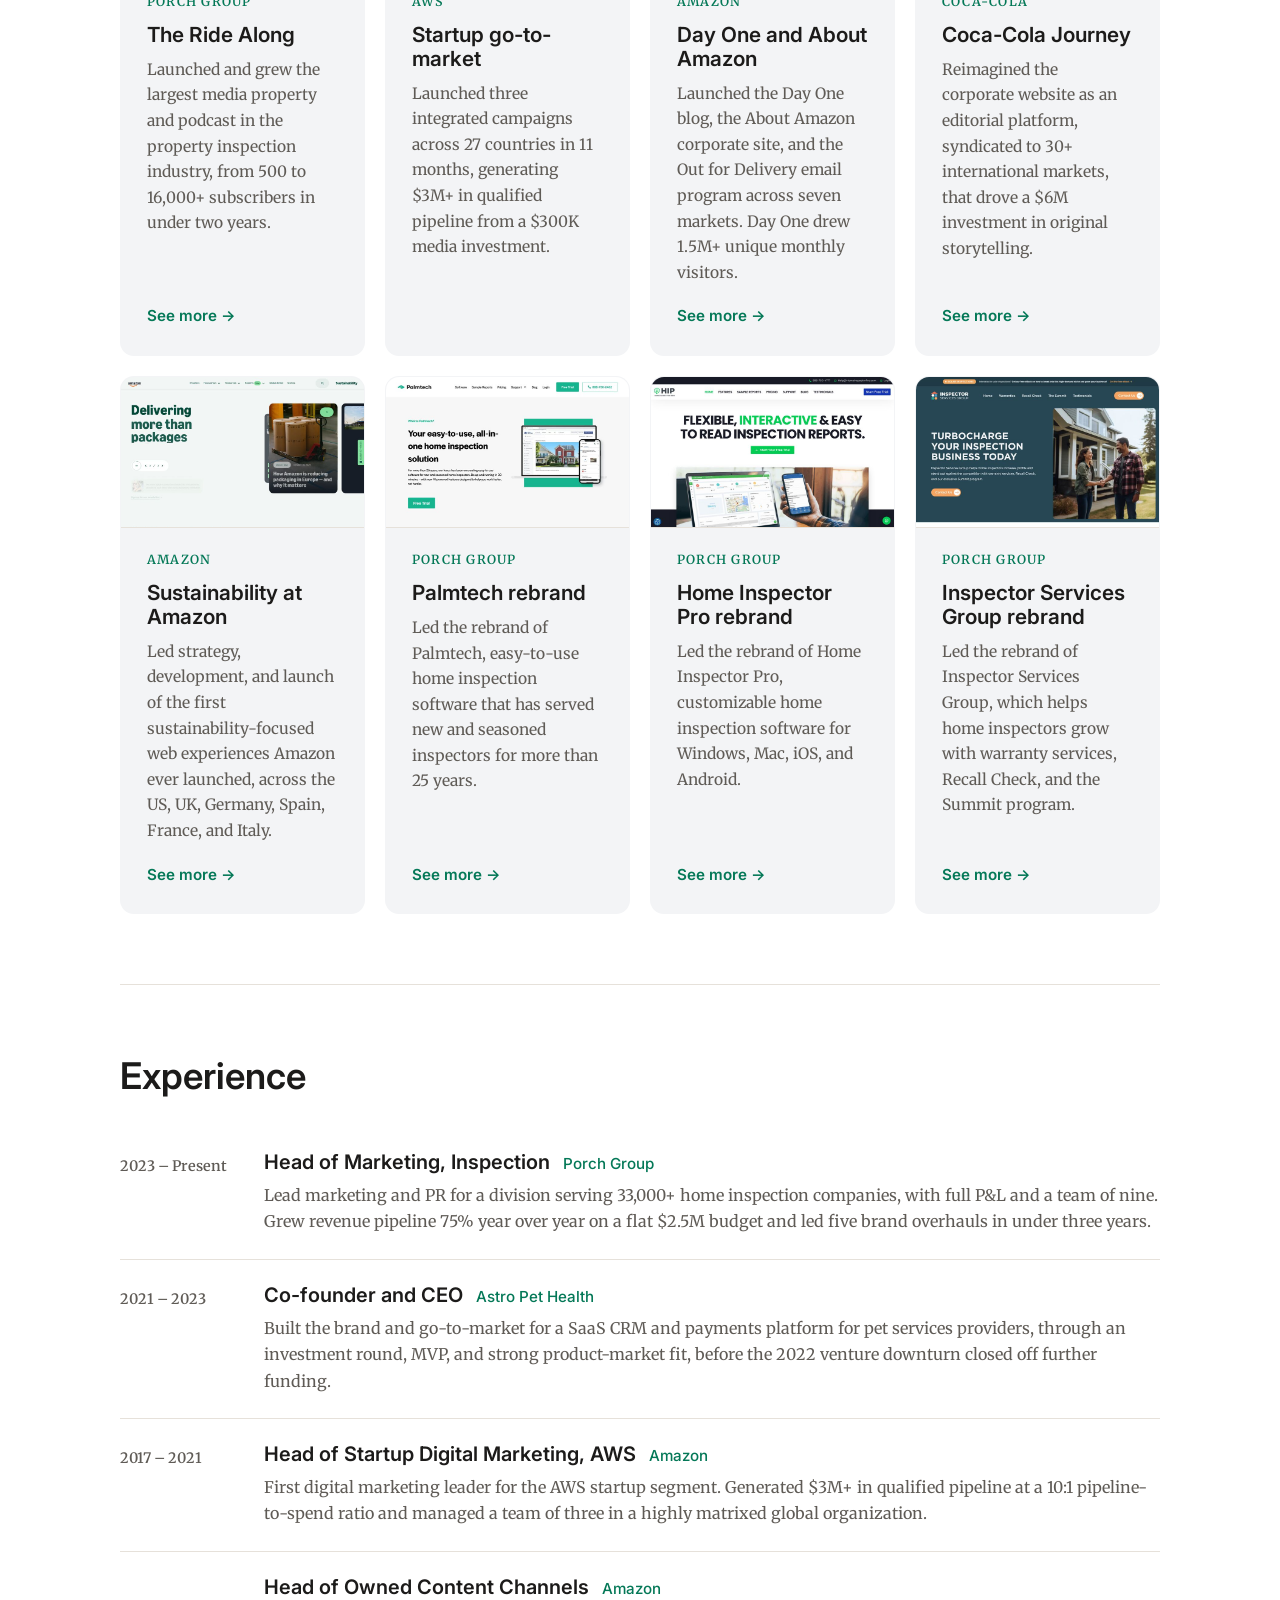
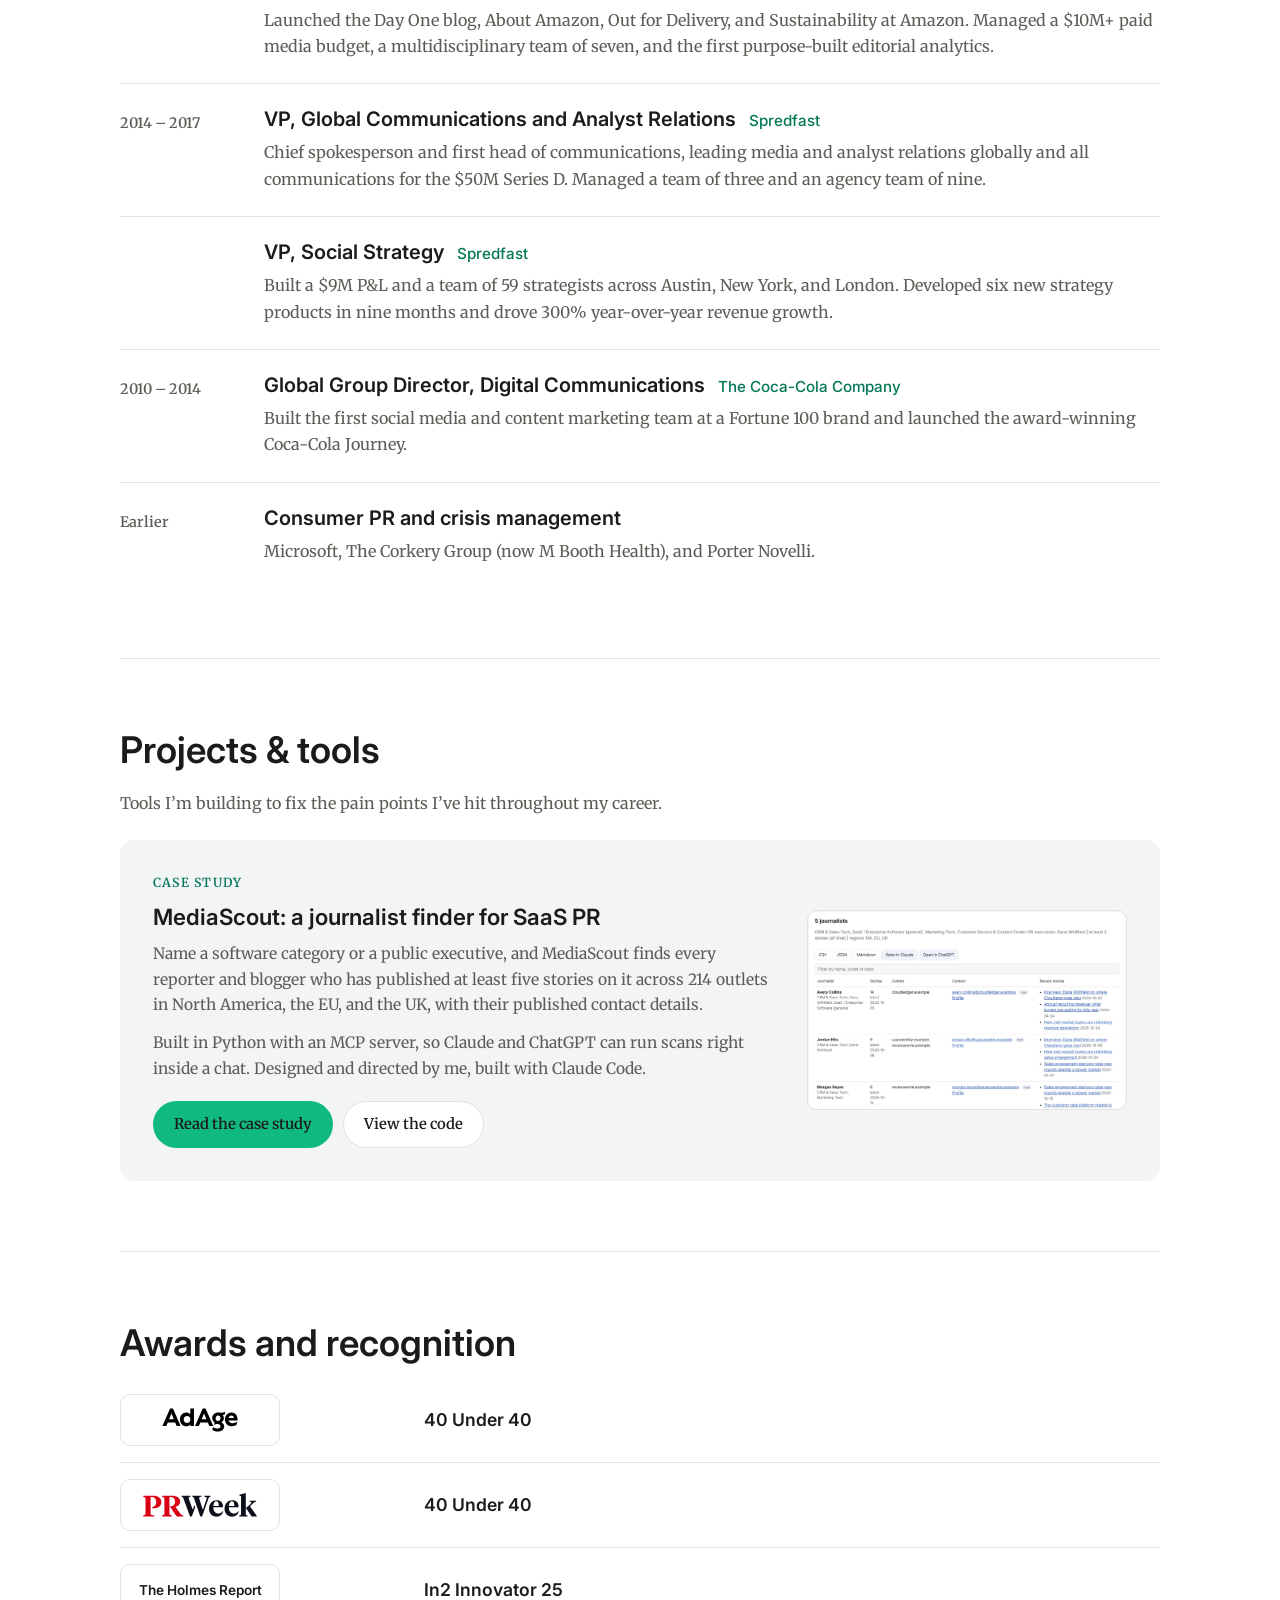
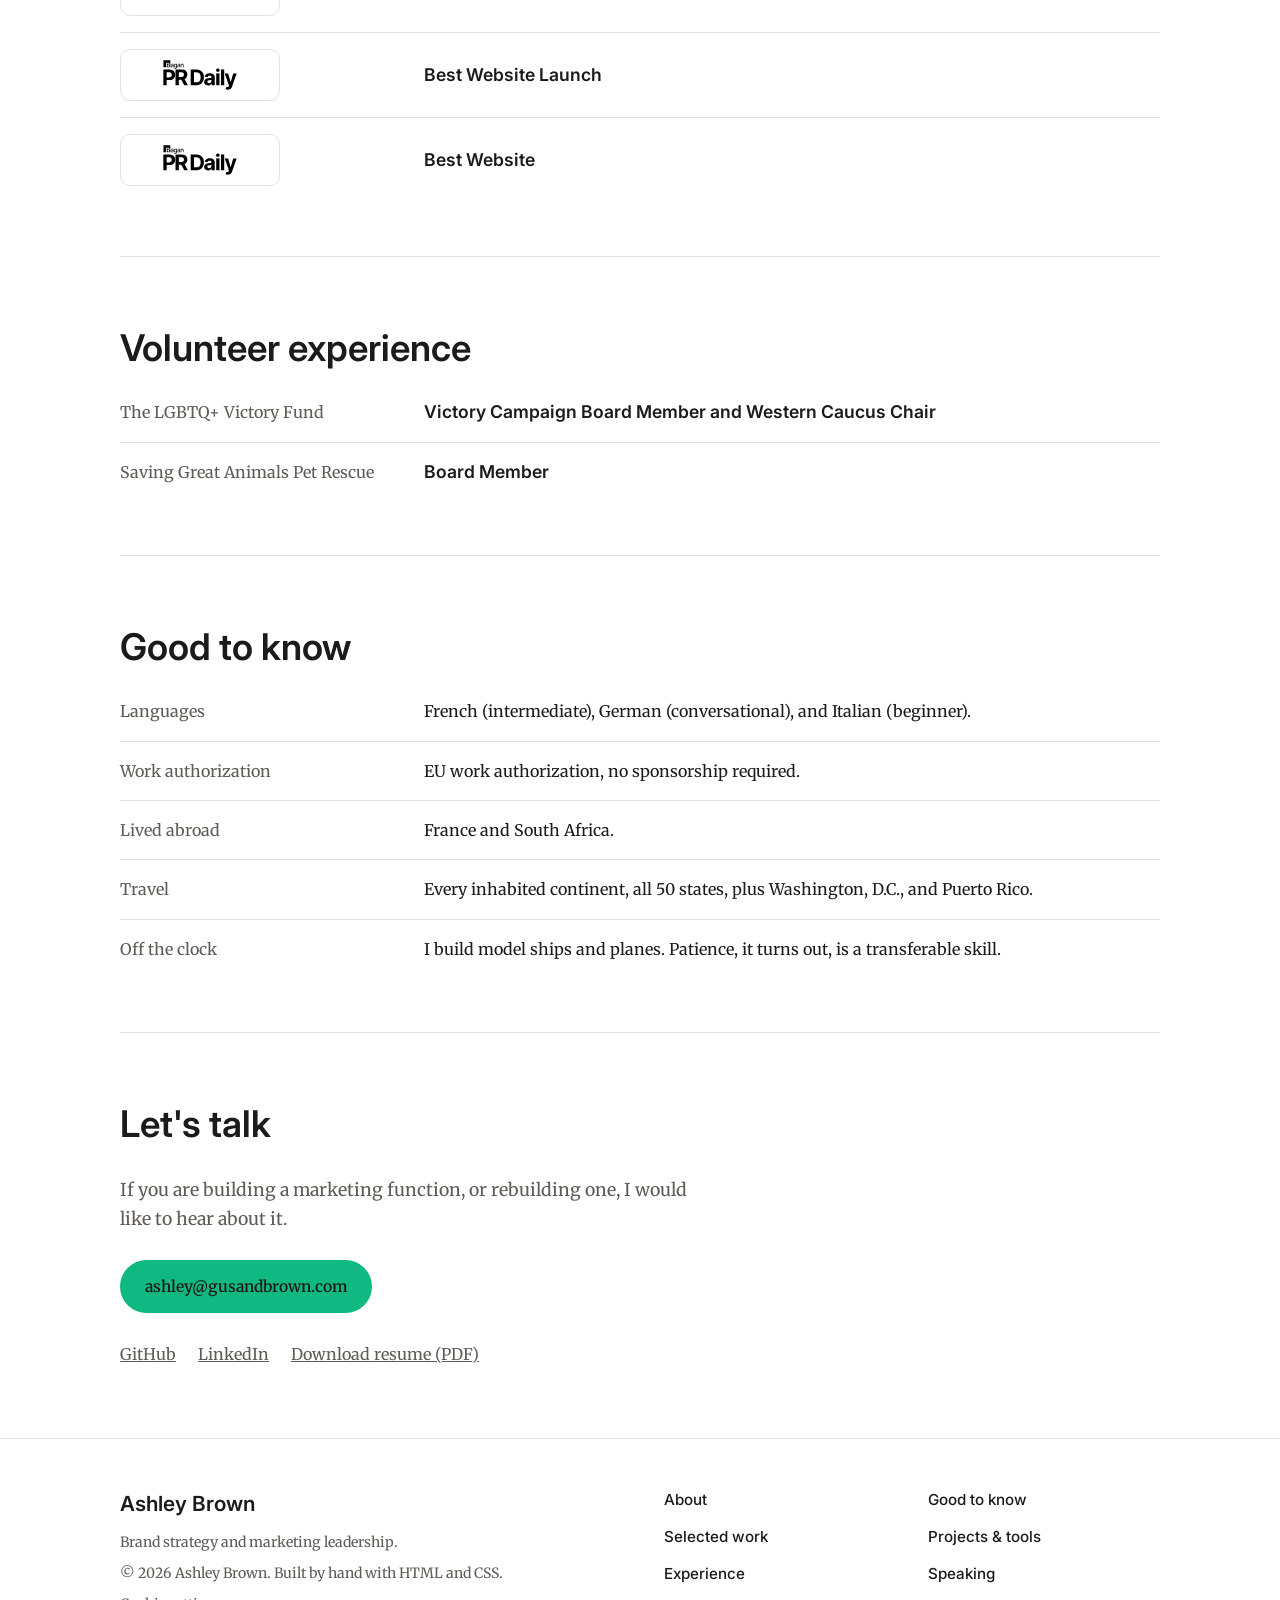
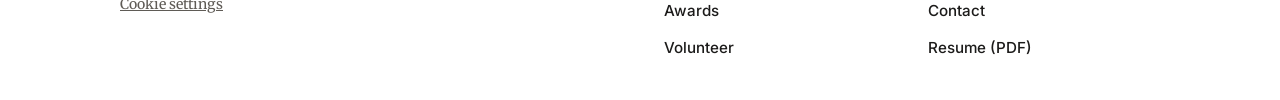
==== commit 615ea691: "Add one-line intro to the home page Projects & tools section Co-Authored-By: Claude Opus 5.5 <norepl" ====
--- a/index.html
+++ b/index.html
@@ -196,6 +196,7 @@
 
     <section id="projects" class="section">
       <h2>Projects &amp; tools</h2>
+      <p class="section-intro">Tools I&rsquo;m building to fix the pain points I&rsquo;ve hit throughout my career.</p>
       <article class="feature">
         <div class="feature-body">
           <p class="card-tag">Case study</p>
--- a/style.css
+++ b/style.css
@@ -270,6 +270,8 @@
 .card-link:hover { text-decoration: underline; }
 
 /* Projects feature */
+.section-intro { max-width: 62ch; margin: -12px 0 24px; color: var(--muted); }
+
 .feature {
   display: grid;
   grid-template-columns: minmax(0, 1fr) 320px;
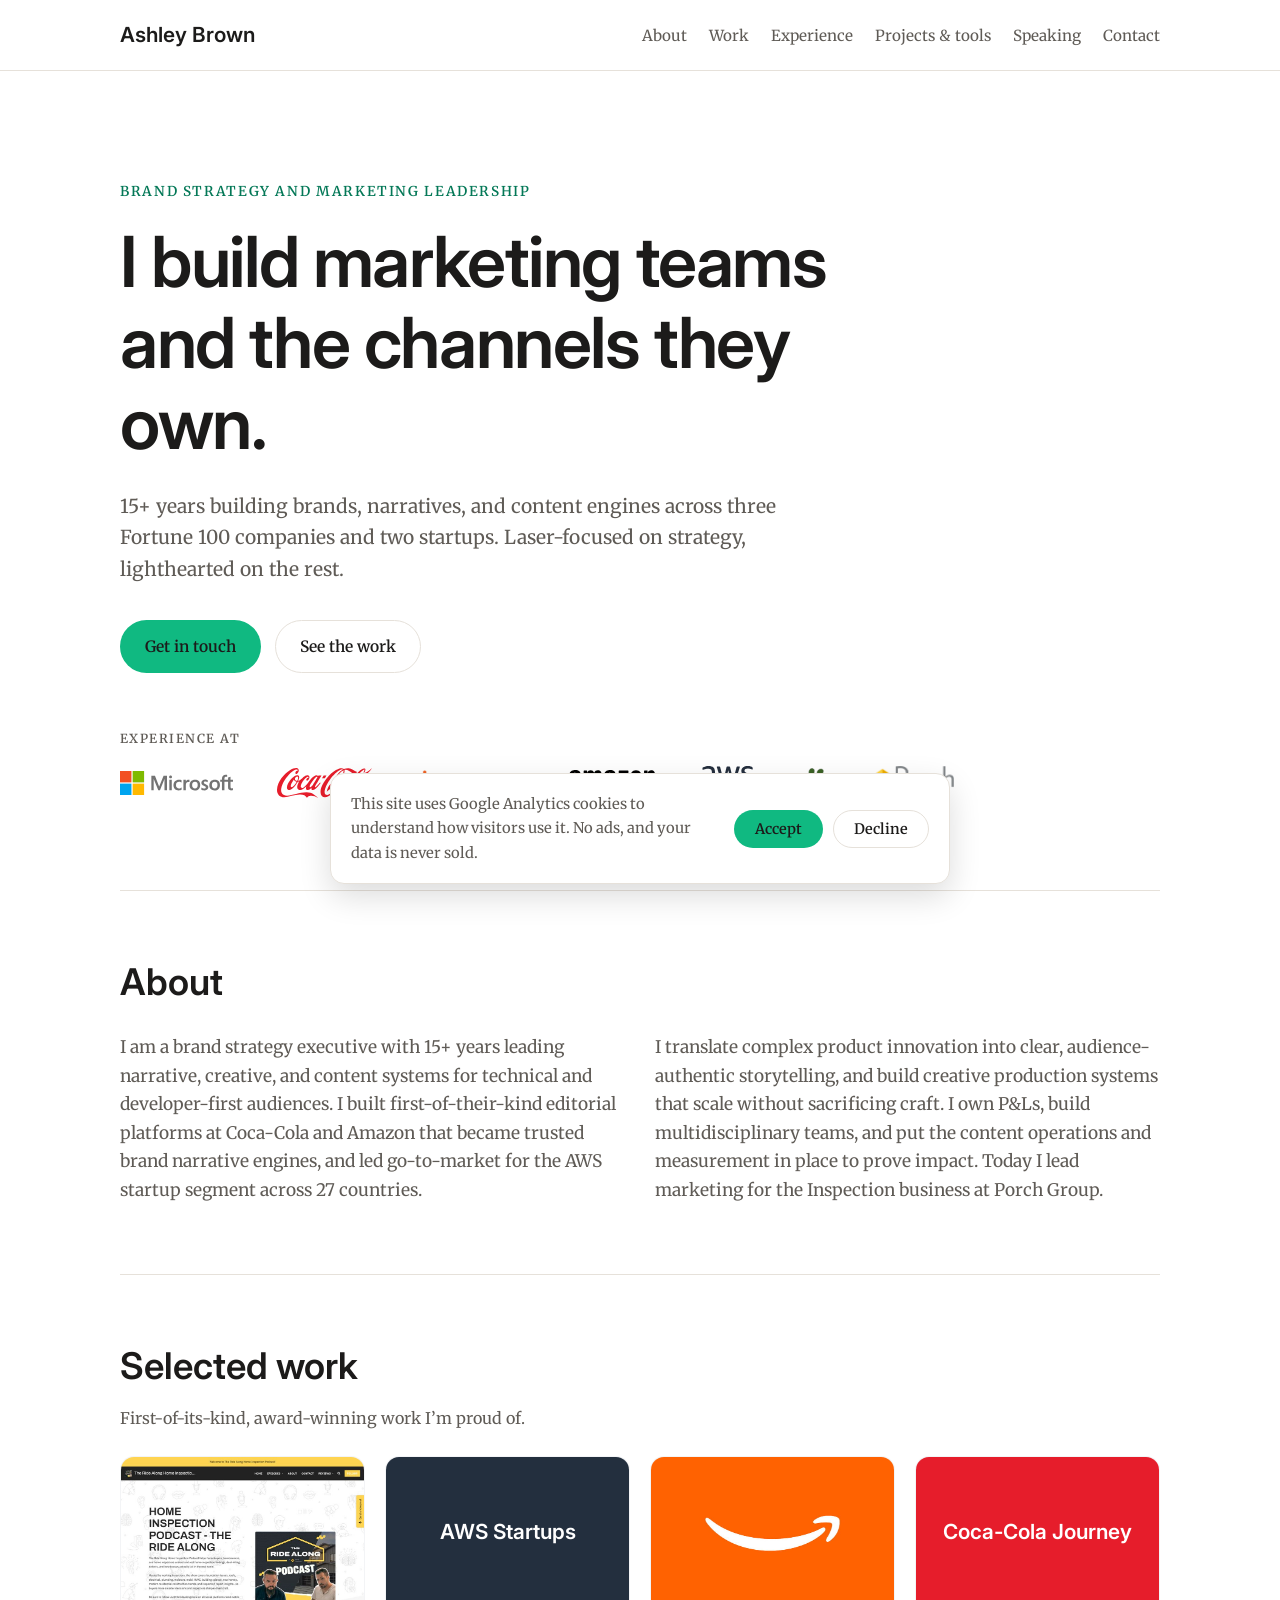
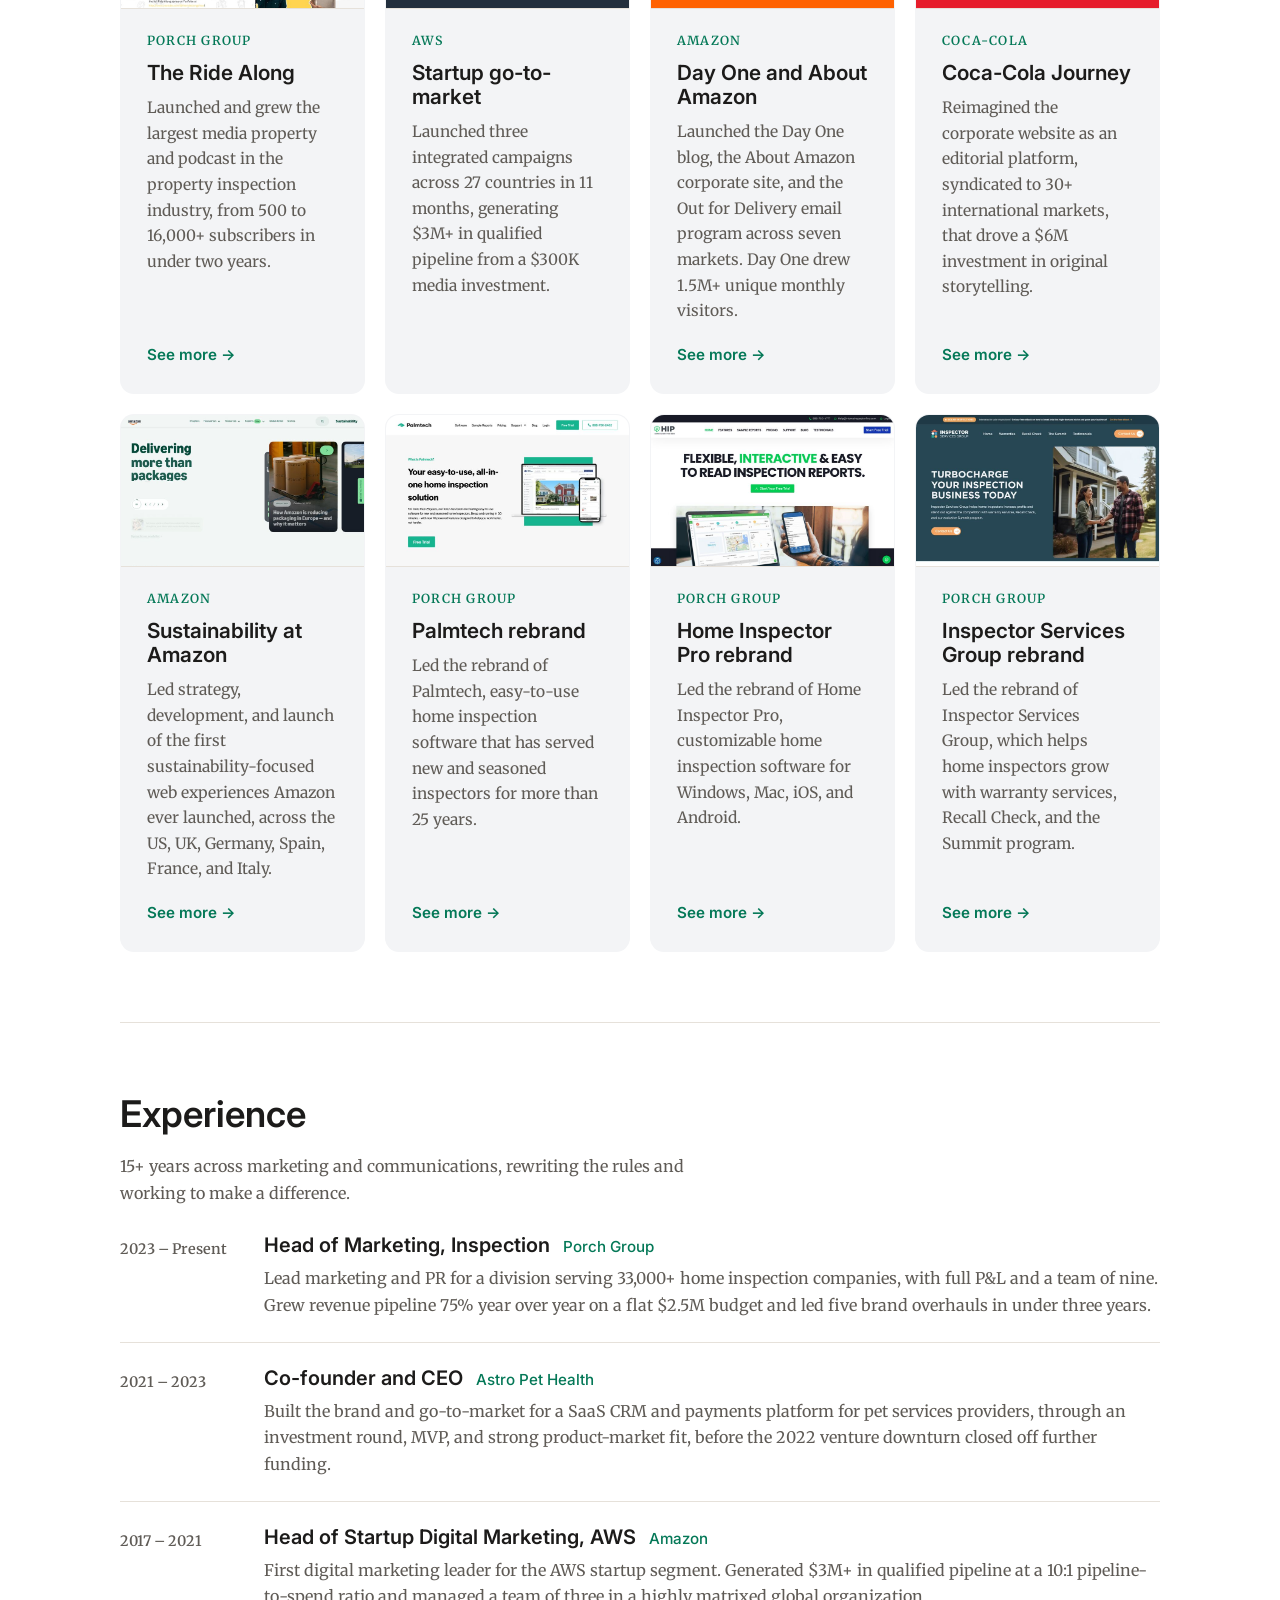
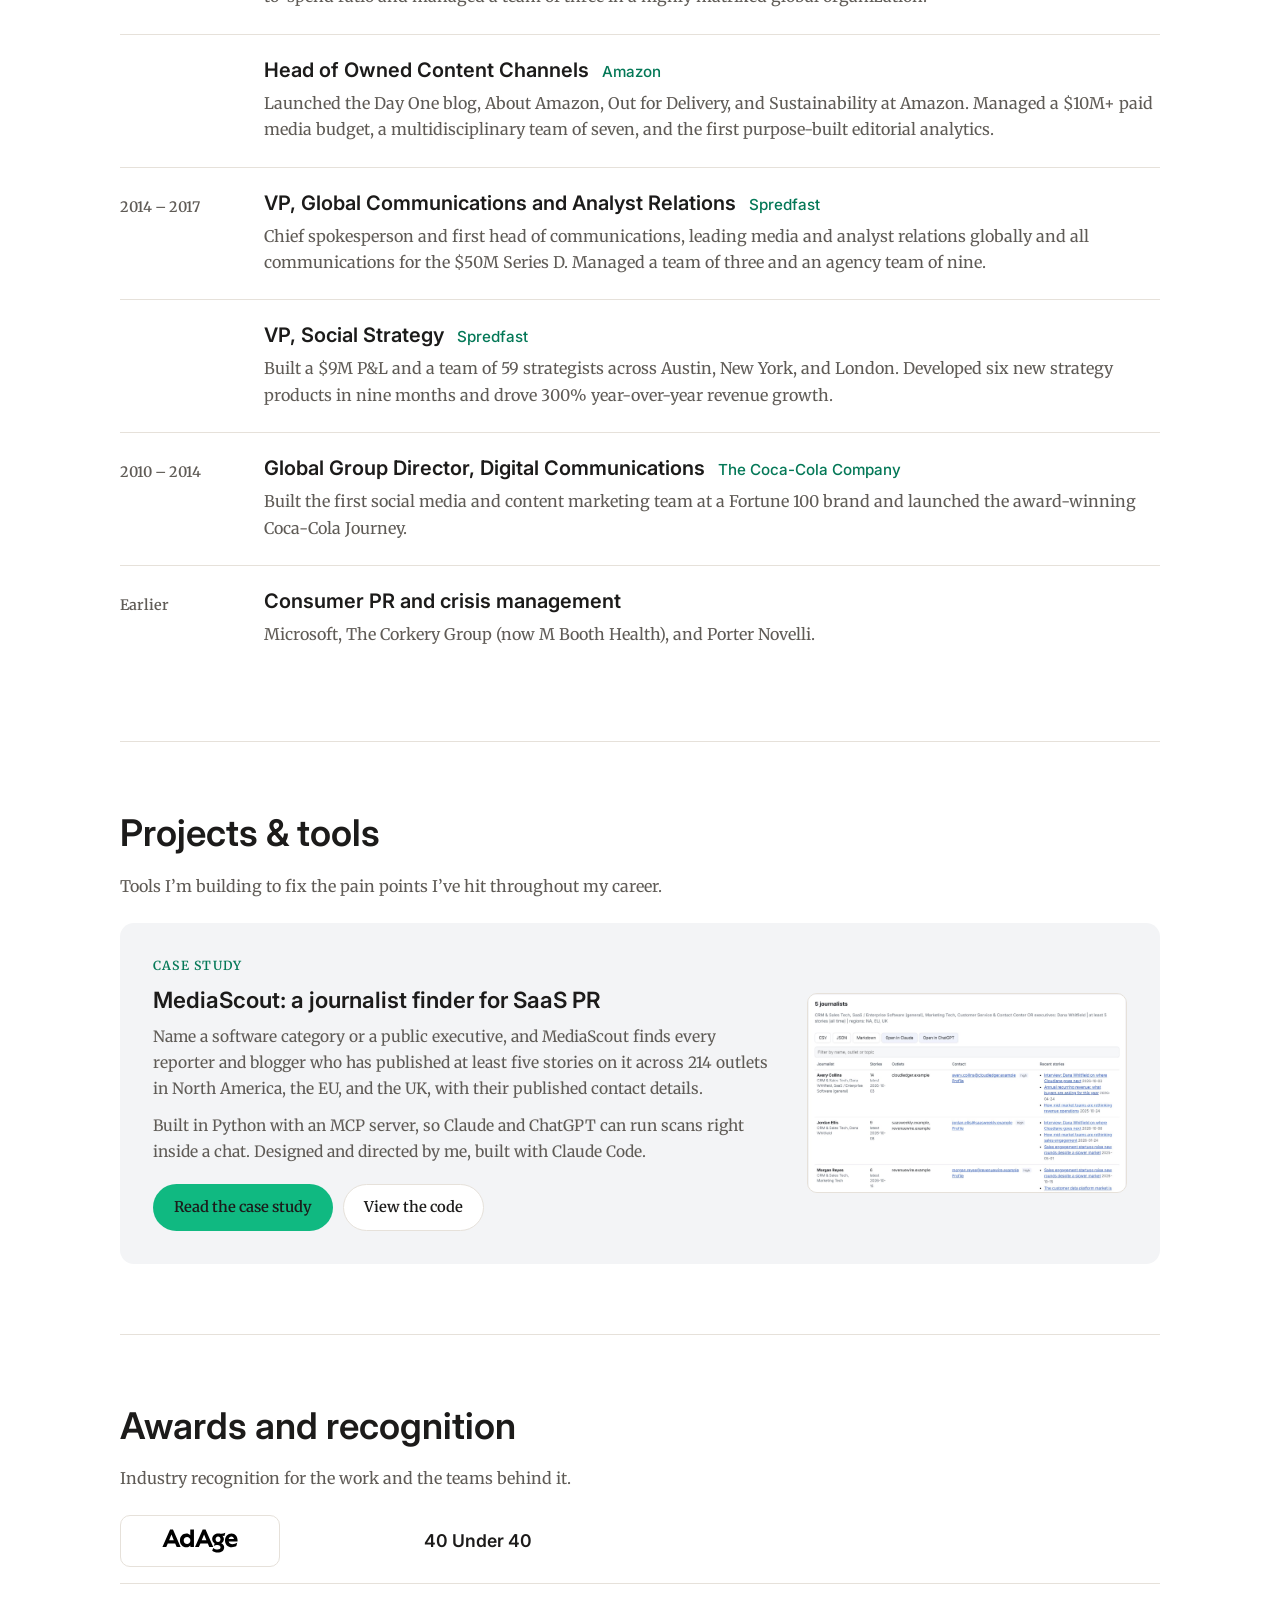
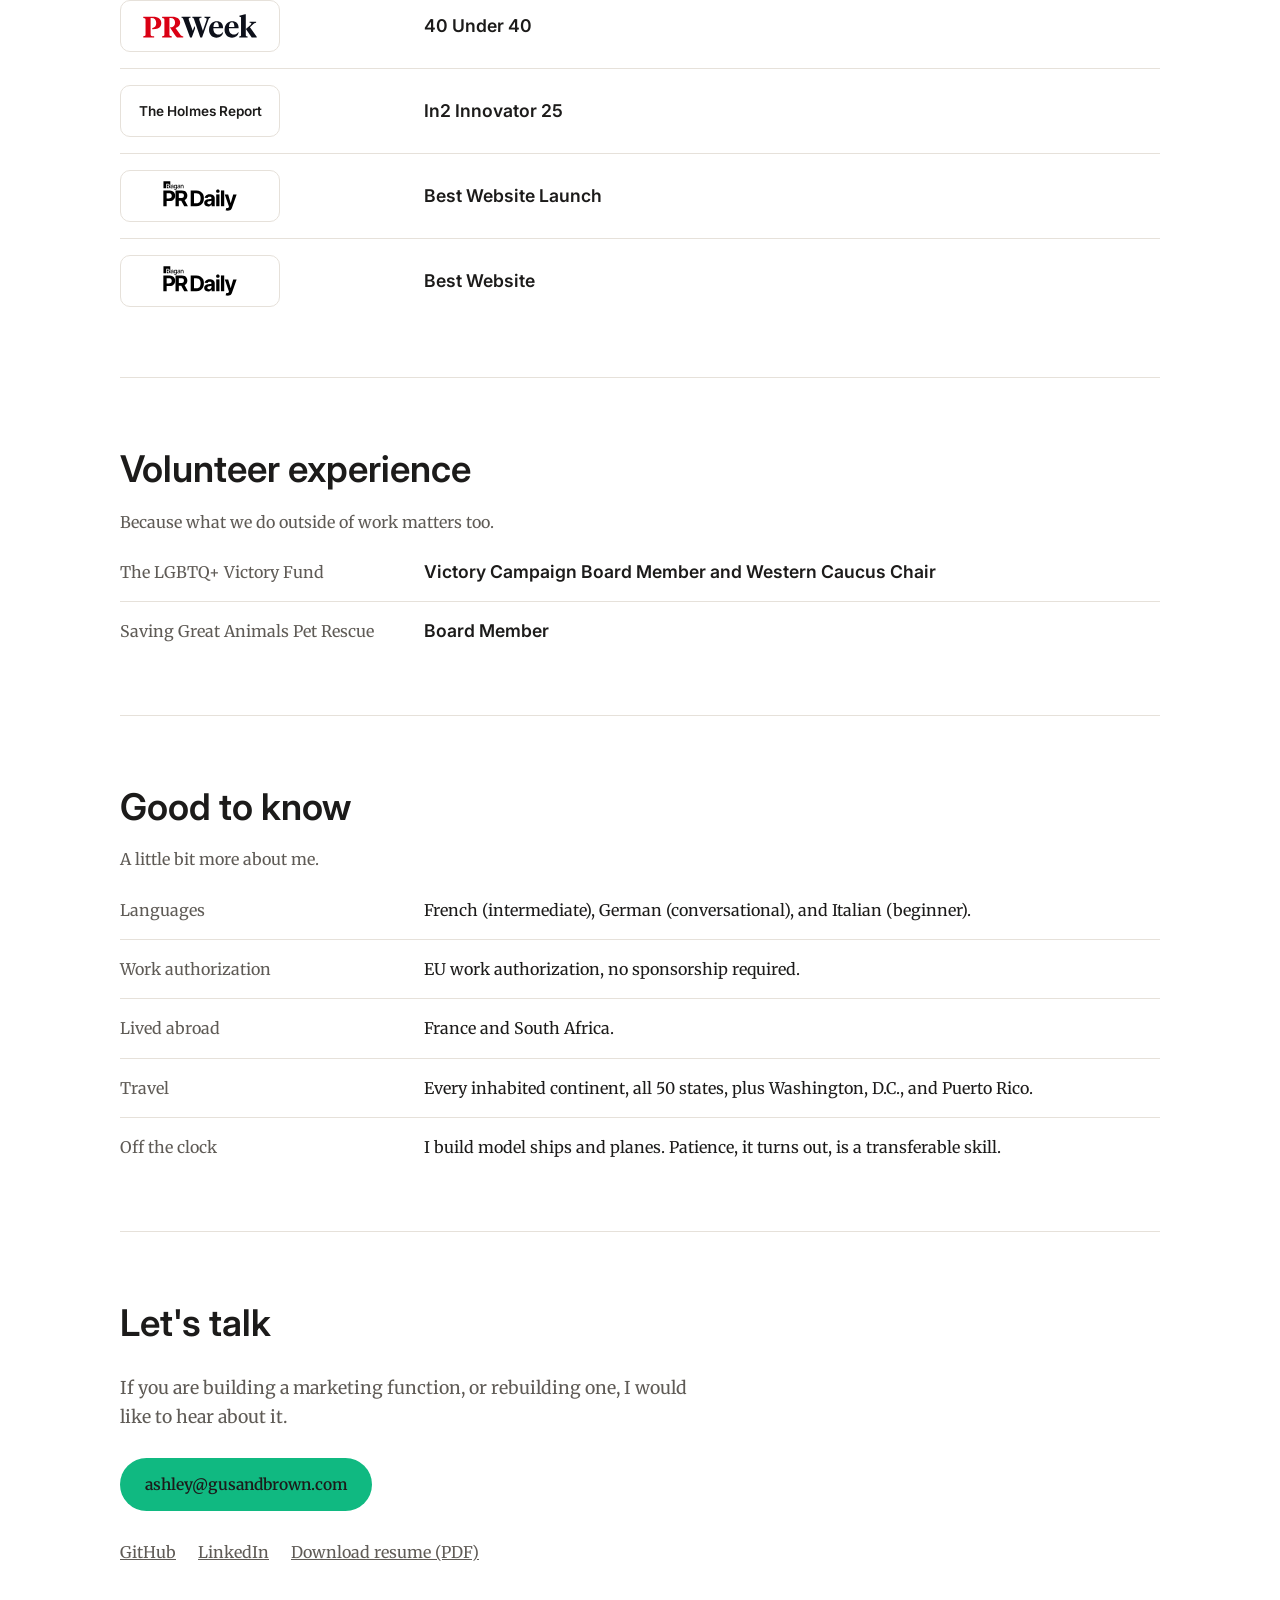
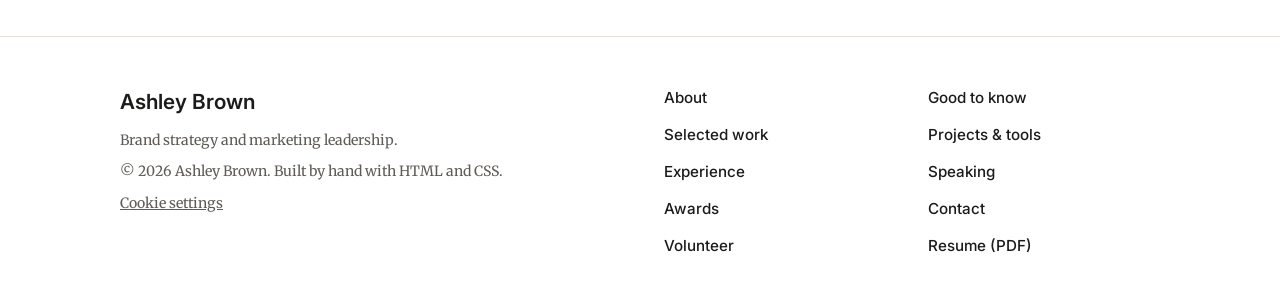
==== commit a4c247d2: "Add one-line intros under each home page section Co-Authored-By: Claude Opus 5.5 <noreply@anthropic." ====
--- a/index.html
+++ b/index.html
@@ -73,6 +73,7 @@
 
     <section id="work" class="section">
       <h2>Selected work</h2>
+      <p class="section-intro">First-of-its-kind, award-winning work I&rsquo;m proud of.</p>
       <div class="cards">
         <article class="card">
           <img class="card-thumb" src="images/ridealong.jpg" alt="The Ride Along podcast homepage" width="800" height="500" loading="lazy">
@@ -134,6 +135,7 @@
 
     <section id="experience" class="section">
       <h2>Experience</h2>
+      <p class="section-intro">15+ years across marketing and communications, rewriting the rules and working to make a difference.</p>
       <ul class="timeline">
         <li>
           <div class="when">2023 – Present</div>
@@ -216,6 +218,7 @@
 
     <section id="awards" class="section">
       <h2>Awards and recognition</h2>
+      <p class="section-intro">Industry recognition for the work and the teams behind it.</p>
       <ul class="honors honors-logos">
         <li>
           <span class="logo-chip"><img class="logo" src="images/logos/adage.svg" alt="Advertising Age" width="78" height="24" loading="lazy"></span>
@@ -242,6 +245,7 @@
 
     <section id="volunteer" class="section">
       <h2>Volunteer experience</h2>
+      <p class="section-intro">Because what we do outside of work matters too.</p>
       <ul class="honors">
         <li>
           <p>The LGBTQ+ Victory Fund</p>
@@ -256,6 +260,7 @@
 
     <section id="facts" class="section">
       <h2>Good to know</h2>
+      <p class="section-intro">A little bit more about me.</p>
       <ul class="honors">
         <li>
           <p>Languages</p>
--- a/style.css
+++ b/style.css
@@ -271,6 +271,7 @@
 
 /* Projects feature */
 .section-intro { max-width: 62ch; margin: -12px 0 24px; color: var(--muted); }
+.section-intro + .timeline > li:first-child { padding-top: 4px; }
 
 .feature {
   display: grid;
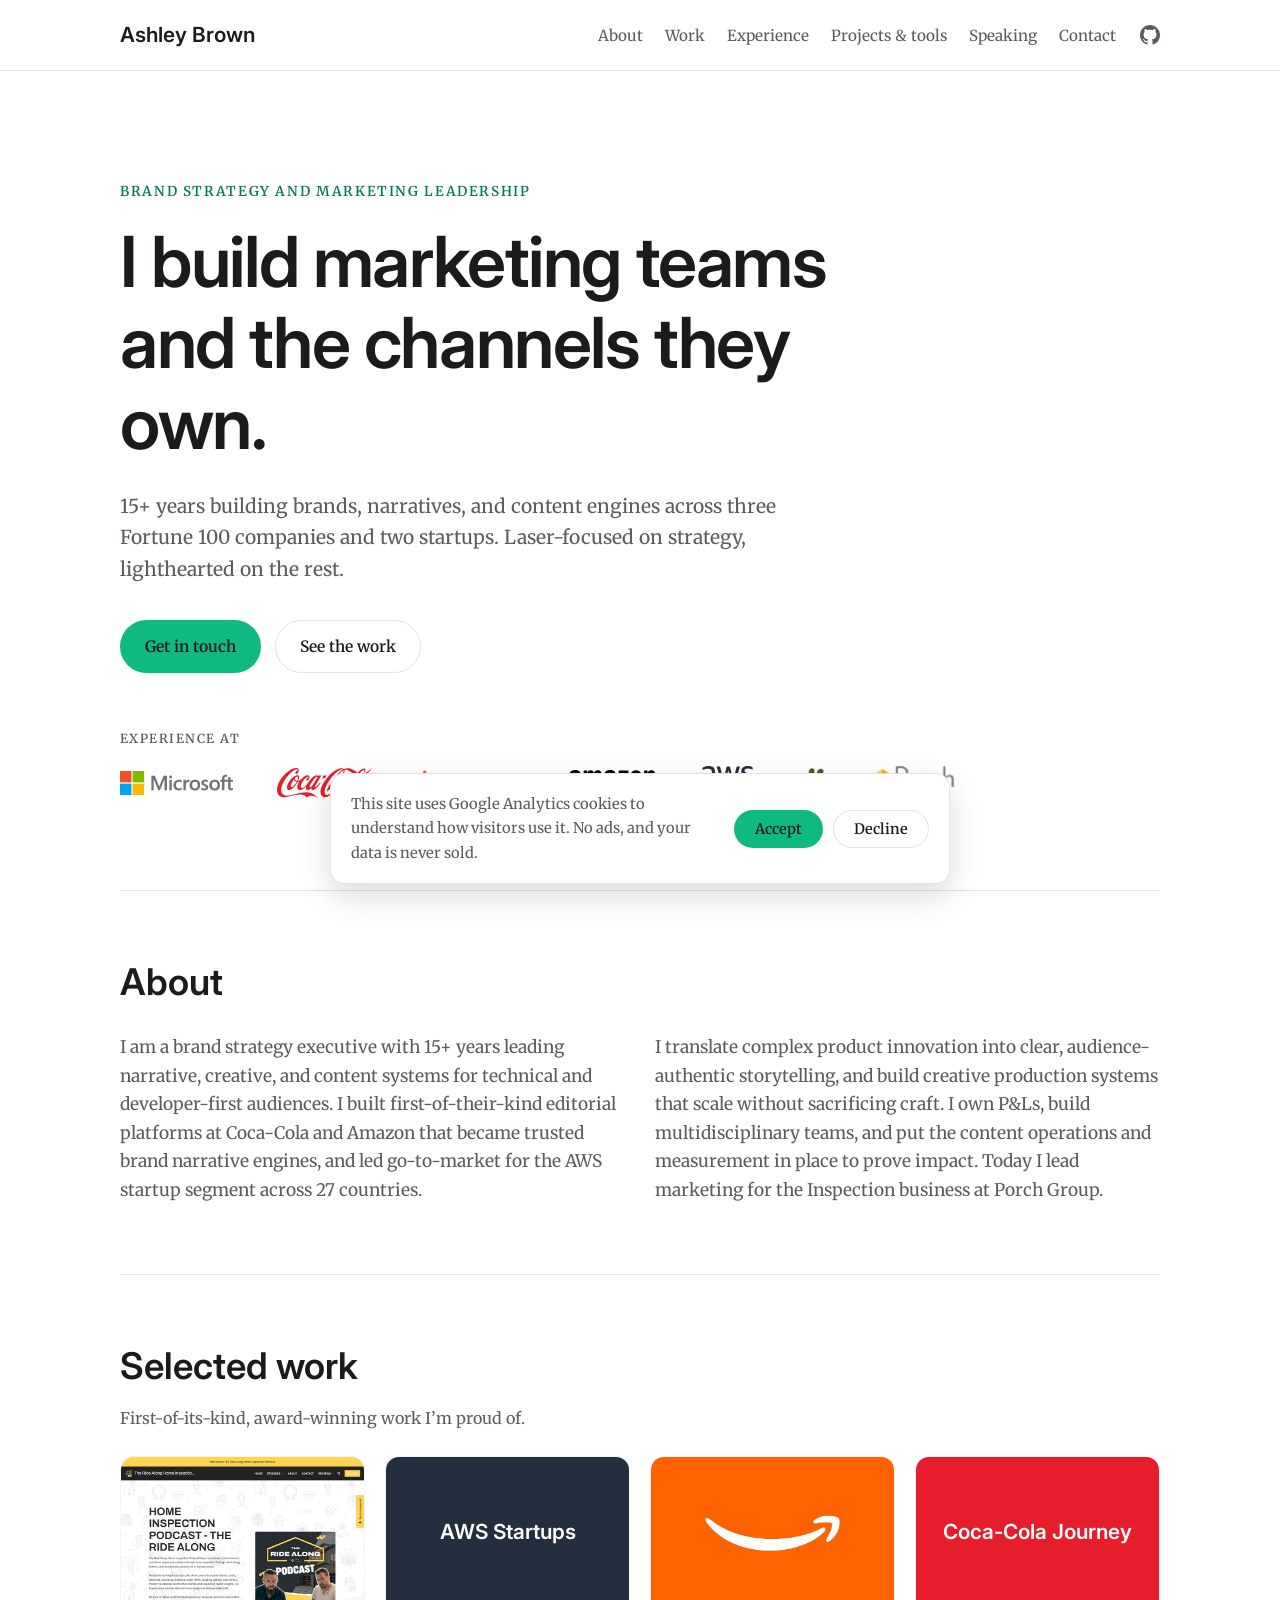
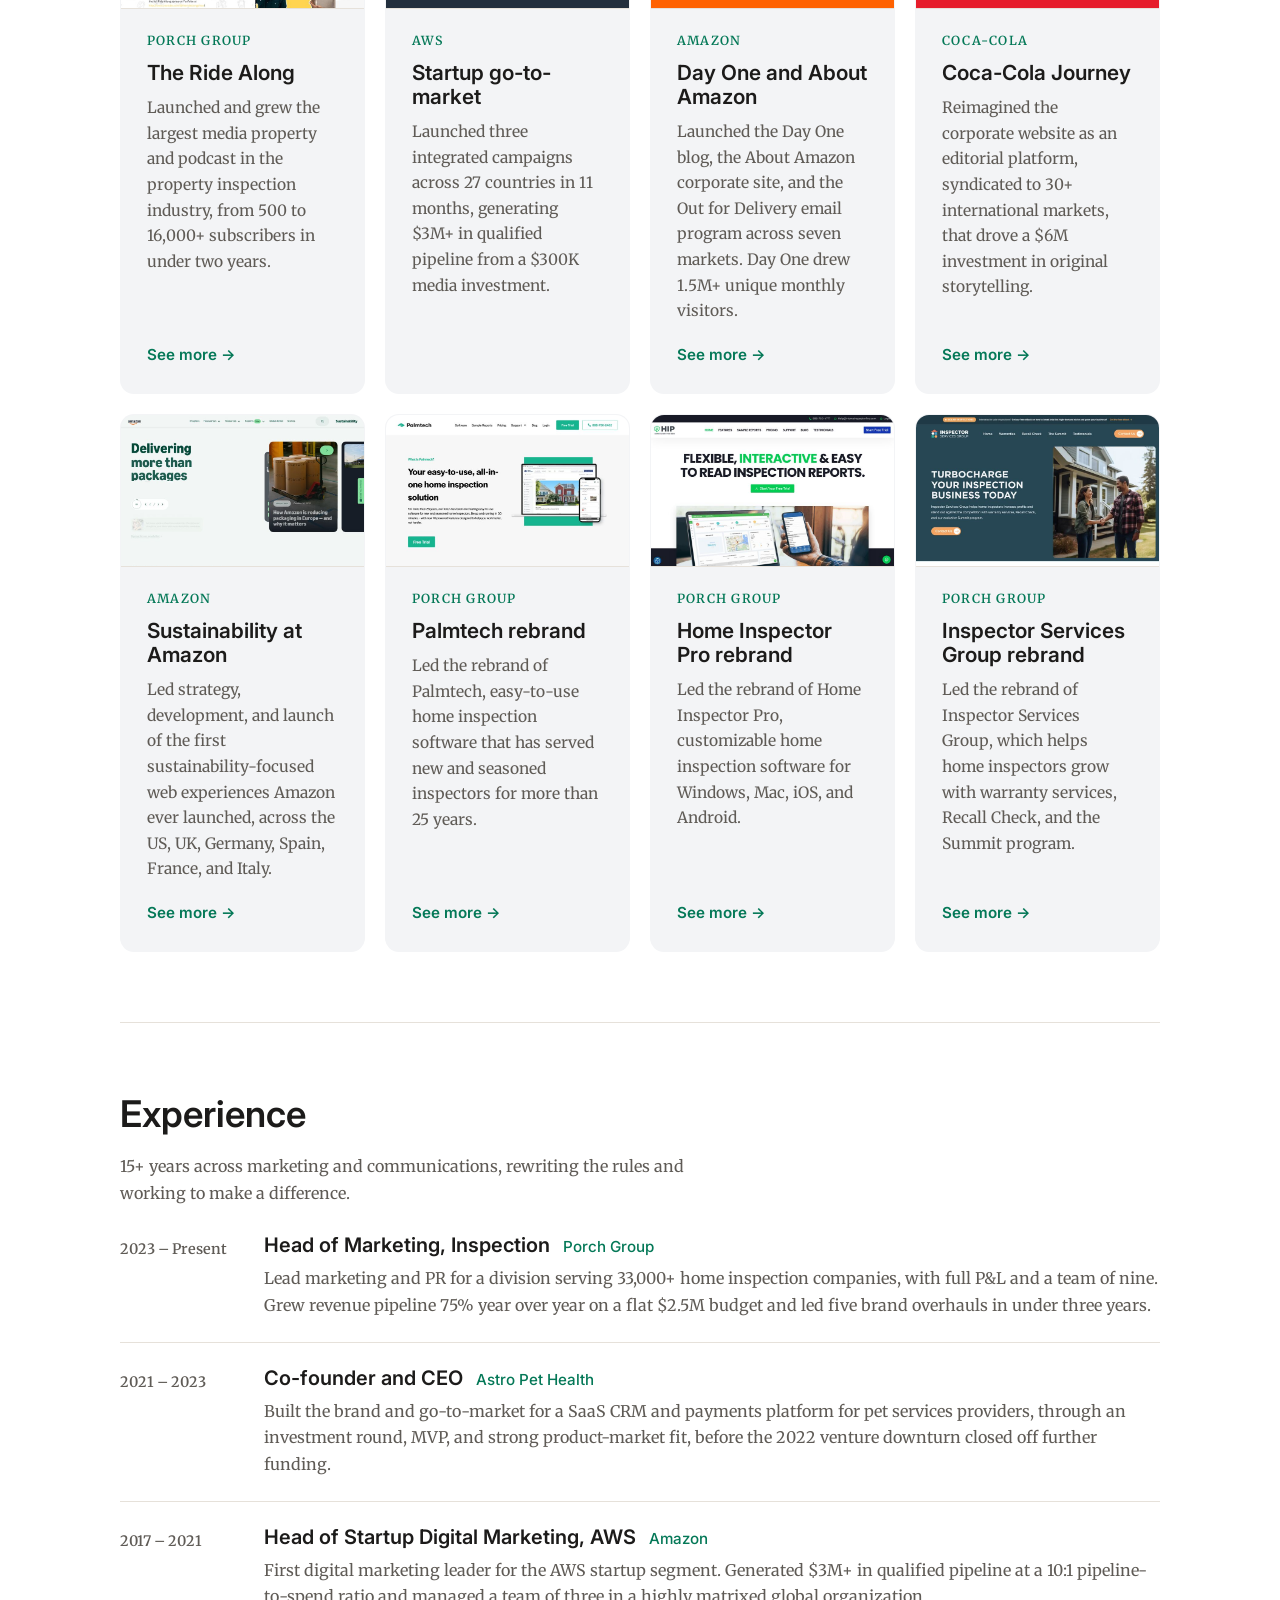
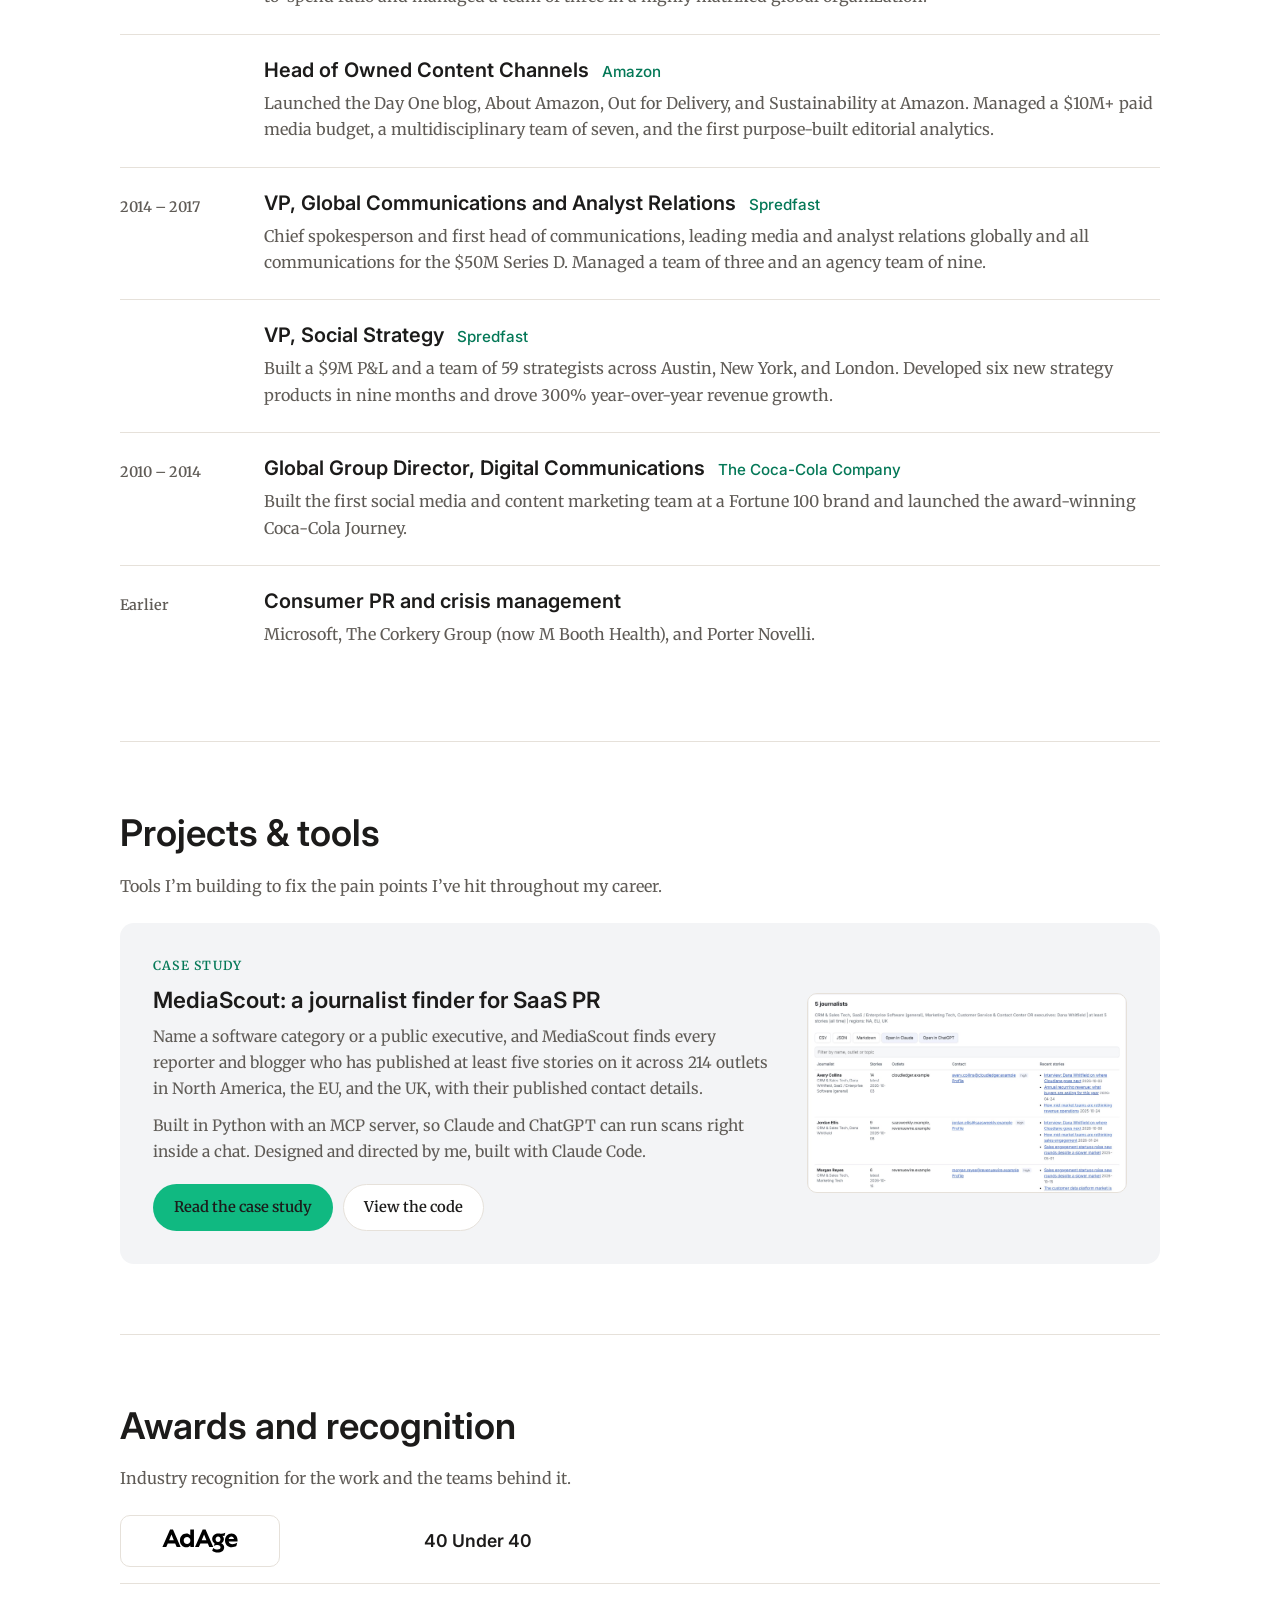
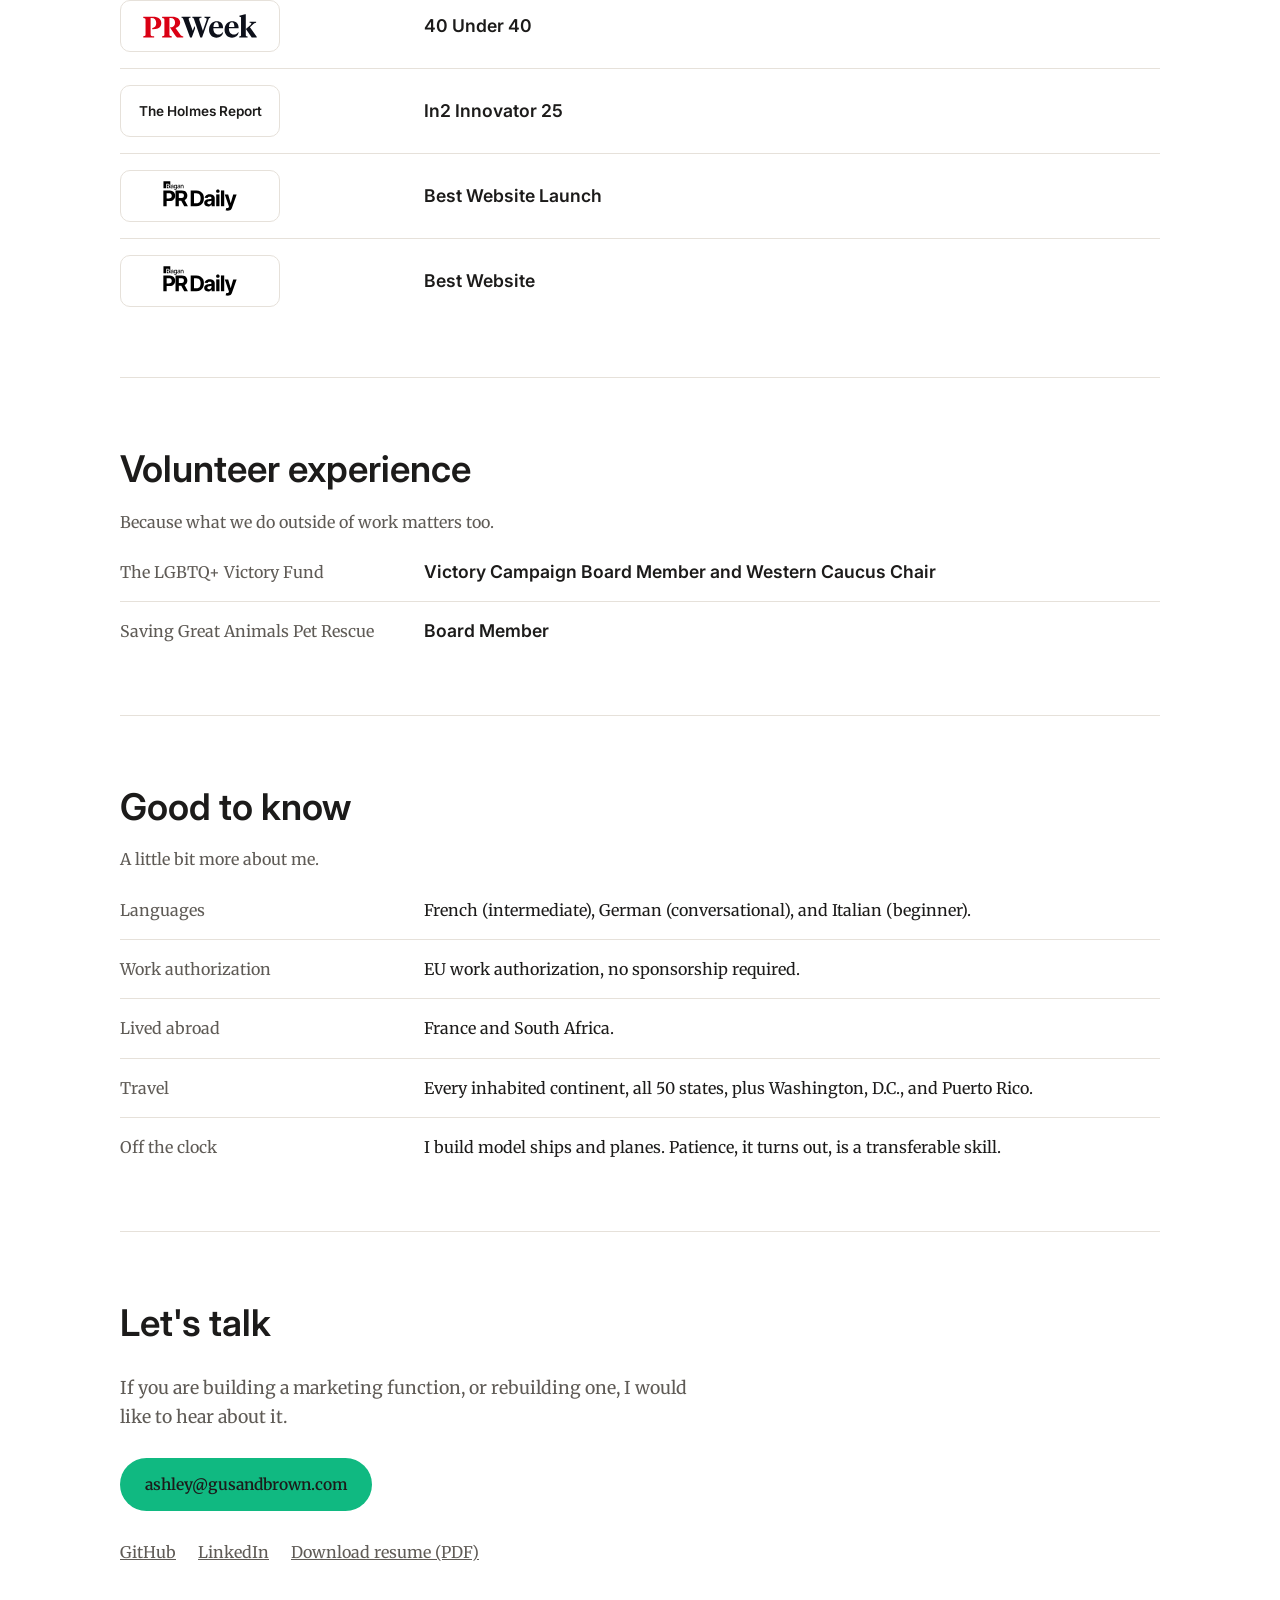
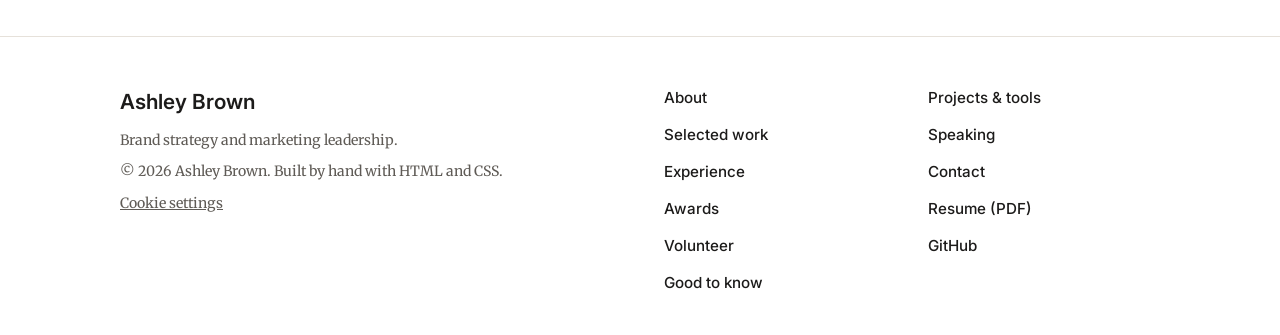
==== commit 737056f0: "Add GitHub profile link to the header and footer on every page Co-Authored-By: Claude Opus 5.5 <nore" ====
--- a/index.html
+++ b/index.html
@@ -37,6 +37,9 @@
       <a href="speaking.html">Speaking</a>
       <a href="#contact">Contact</a>
     </nav>
+    <a class="header-github" href="https://github.com/ashleyastro" target="_blank" rel="me noopener noreferrer" aria-label="GitHub (opens in a new tab)" title="GitHub">
+      <svg viewBox="0 0 16 16" width="20" height="20" aria-hidden="true" focusable="false"><path fill="currentColor" d="M8 0c4.42 0 8 3.58 8 8a8.013 8.013 0 0 1-5.45 7.59c-.4.08-.55-.17-.55-.38 0-.27.01-1.13.01-2.2 0-.75-.25-1.23-.54-1.48 1.78-.2 3.65-.88 3.65-3.95 0-.88-.31-1.59-.82-2.15.08-.2.36-1.02-.08-2.12 0 0-.67-.22-2.2.82-.64-.18-1.32-.27-2-.27-.68 0-1.36.09-2 .27-1.53-1.03-2.2-.82-2.2-.82-.44 1.1-.16 1.92-.08 2.12-.51.56-.82 1.28-.82 2.15 0 3.06 1.86 3.75 3.64 3.95-.23.2-.44.55-.51 1.07-.46.21-1.61.55-2.33-.66-.15-.24-.6-.83-1.23-.82-.67.01-.27.38.01.53.34.19.73.9.82 1.13.16.45.68 1.31 2.69.94 0 .67.01 1.3.01 1.49 0 .21-.15.45-.55.38A7.995 7.995 0 0 1 0 8c0-4.42 3.58-8 8-8Z"/></svg>
+    </a>
   </header>
 
   <main id="top">
@@ -317,6 +320,7 @@
         <a href="speaking.html">Speaking</a>
         <a href="#contact">Contact</a>
         <a href="Ashley_Brown_Resume.pdf" download>Resume (PDF)</a>
+        <a href="https://github.com/ashleyastro" target="_blank" rel="me noopener noreferrer">GitHub</a>
       </nav>
     </div>
   </footer>
--- a/style.css
+++ b/style.css
@@ -69,7 +69,16 @@
   text-decoration: none;
 }
 
-.site-header nav { display: flex; gap: 22px; }
+.site-header nav { display: flex; gap: 22px; margin-left: auto; }
+
+.header-github {
+  display: flex;
+  margin-left: 24px;
+  color: var(--muted);
+  transition: color 0.2s;
+}
+
+.header-github:hover { color: var(--accent-text); }
 
 .site-header nav a {
   text-decoration: none;
@@ -500,7 +509,7 @@
 .footer-nav {
   display: grid;
   grid-template-columns: repeat(2, minmax(0, 1fr));
-  grid-template-rows: repeat(5, auto);
+  grid-template-rows: repeat(6, auto);
   grid-auto-flow: column;
   gap: 12px 32px;
   align-content: start;
@@ -578,7 +587,8 @@
   .logo-row ul { gap: 16px 22px; }
   .logo-row img { height: calc(var(--h) * 0.72); }
   .site-header { flex-wrap: wrap; row-gap: 10px; }
-  .site-header nav { width: 100%; justify-content: space-between; }
+  .site-header nav { width: 100%; justify-content: space-between; order: 2; }
+  .header-github { order: 1; }
   .speaking-hero { grid-template-columns: 1fr; gap: 28px; padding: 48px 0 44px; }
   .headshot { width: 160px; order: -1; }
   .footer-inner { grid-template-columns: 1fr; }
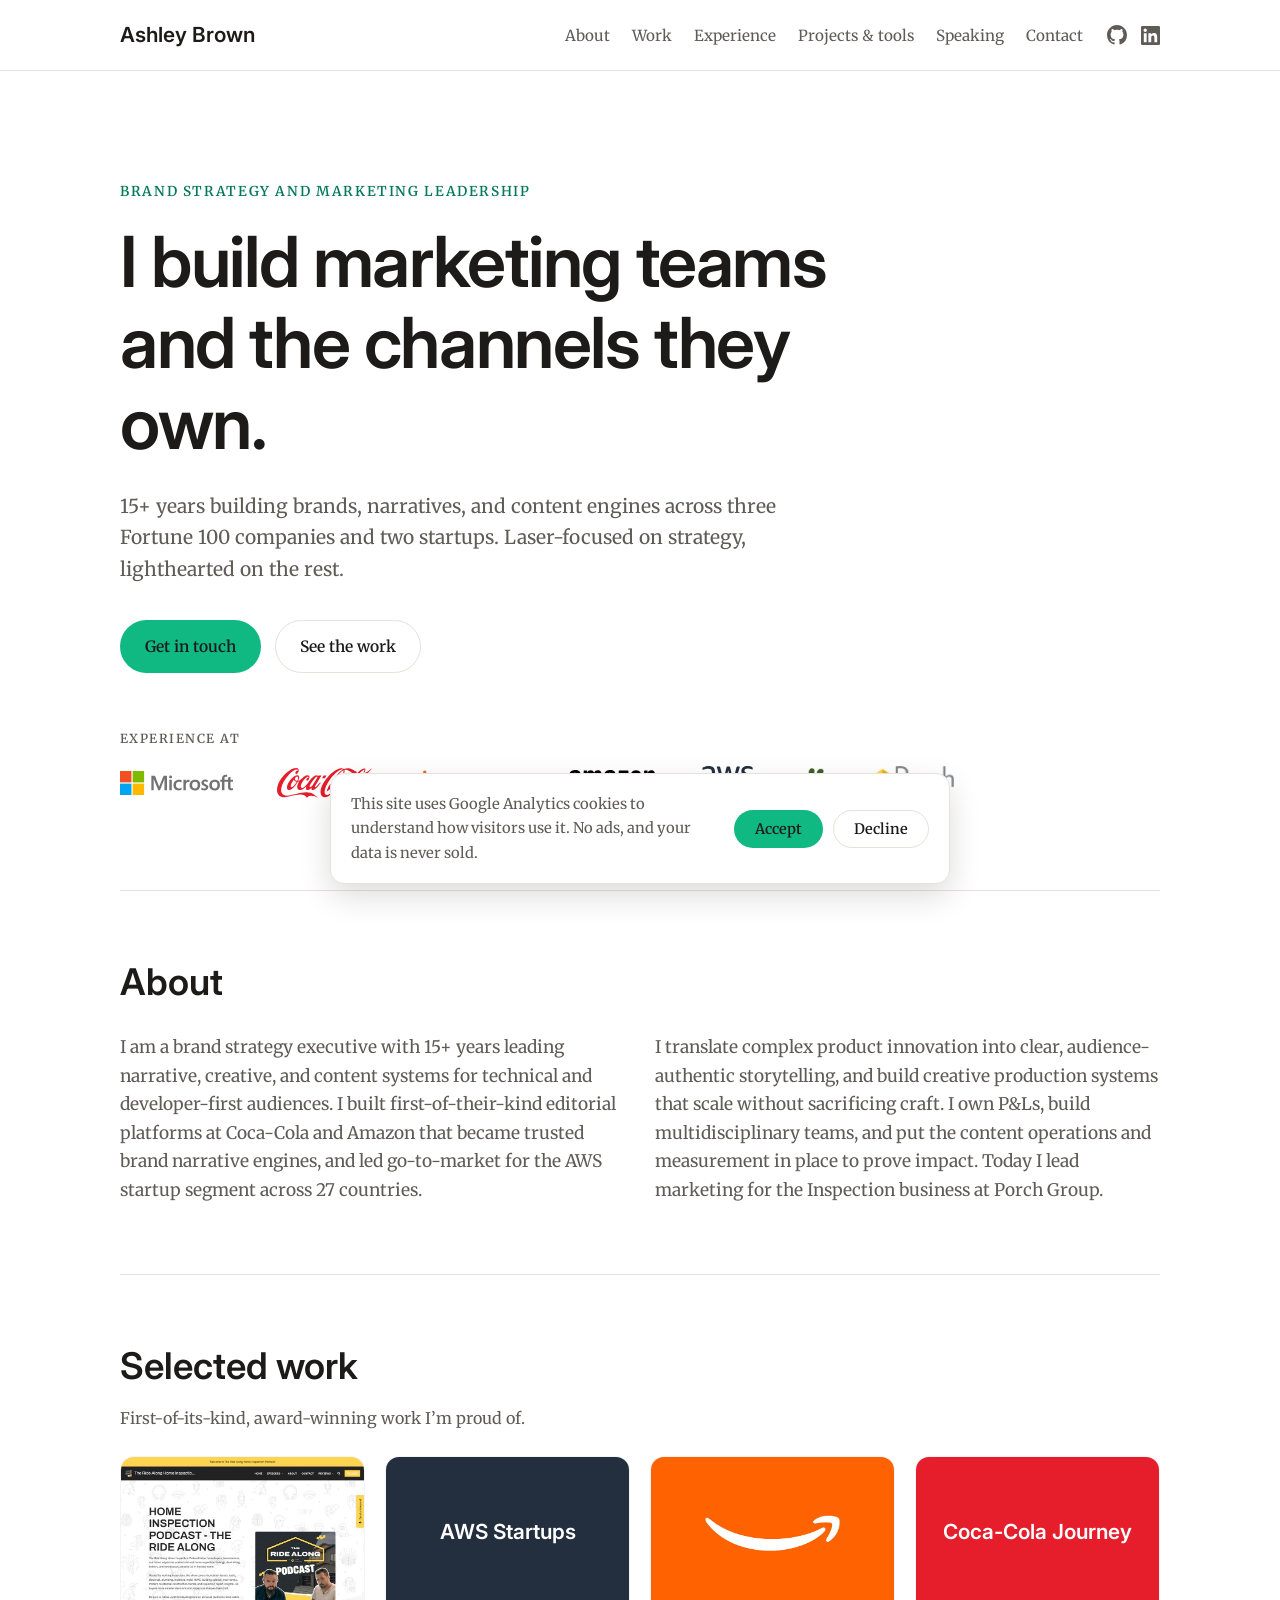
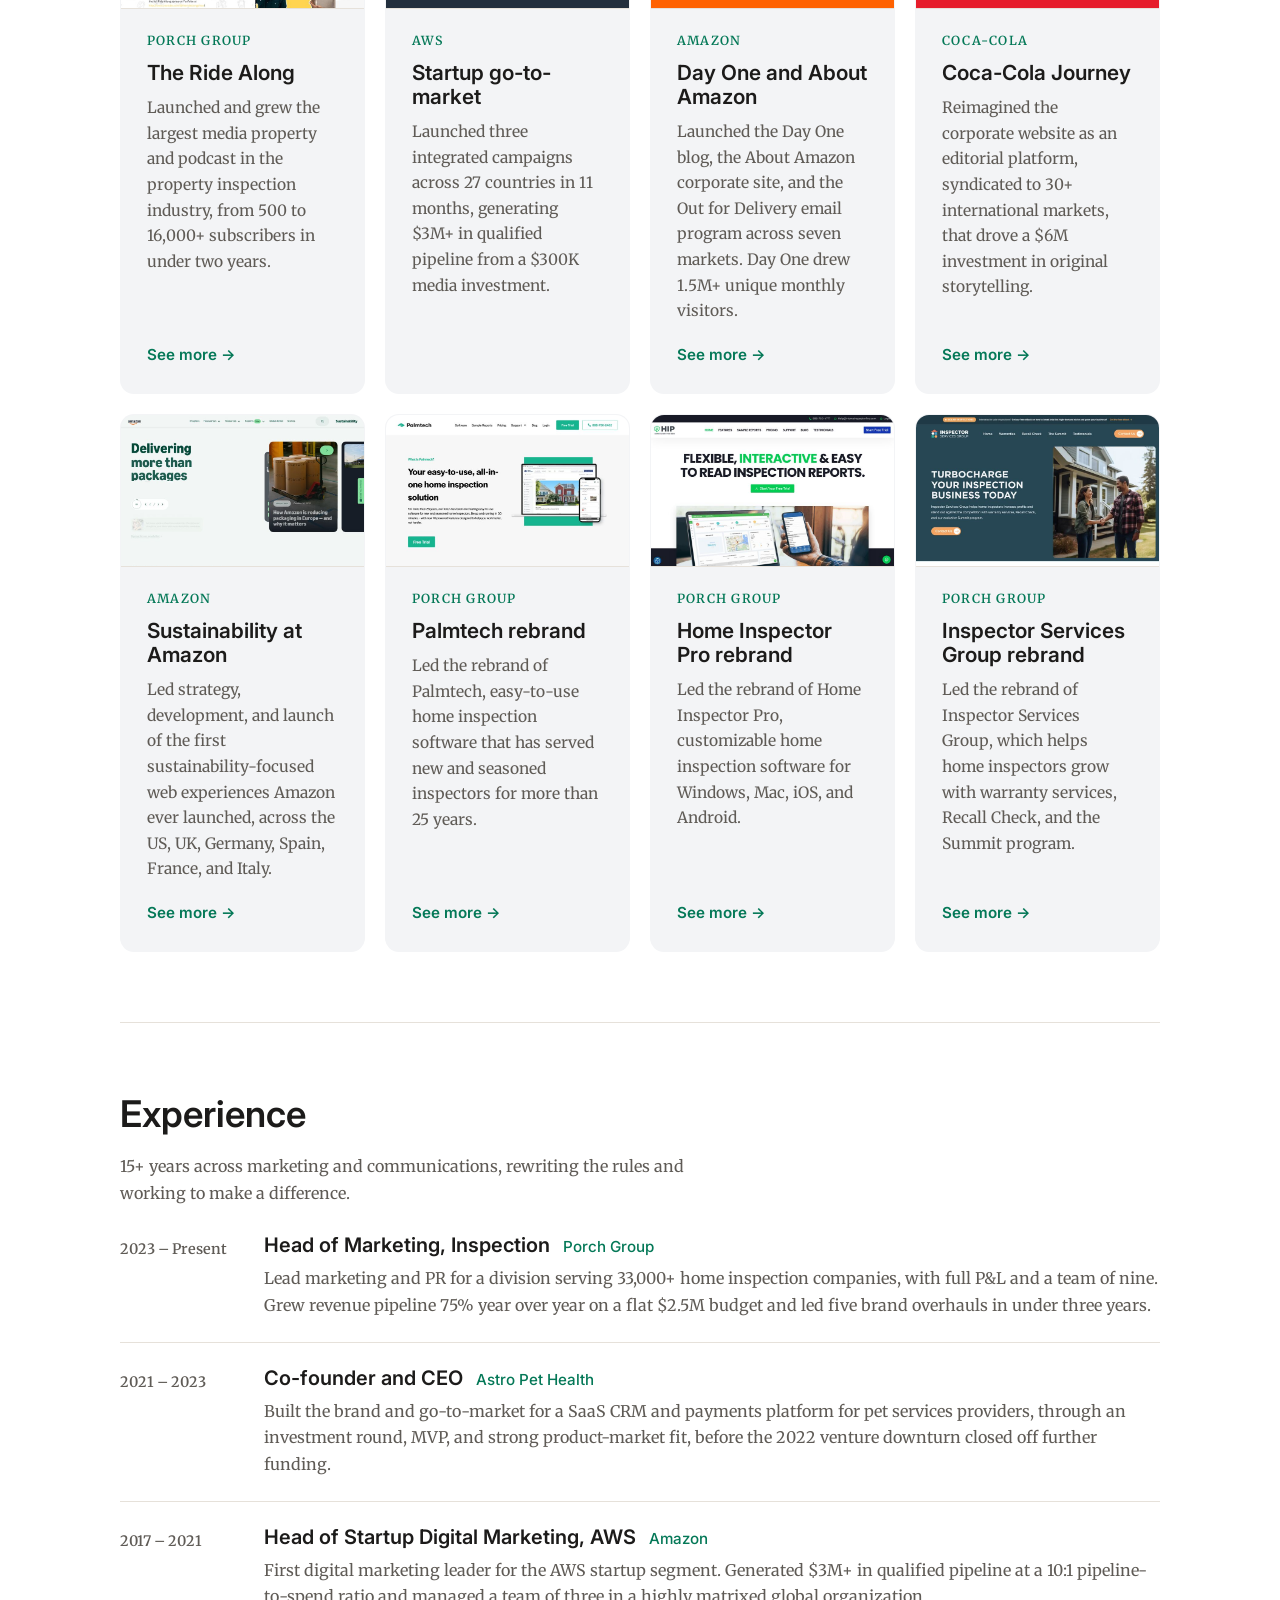
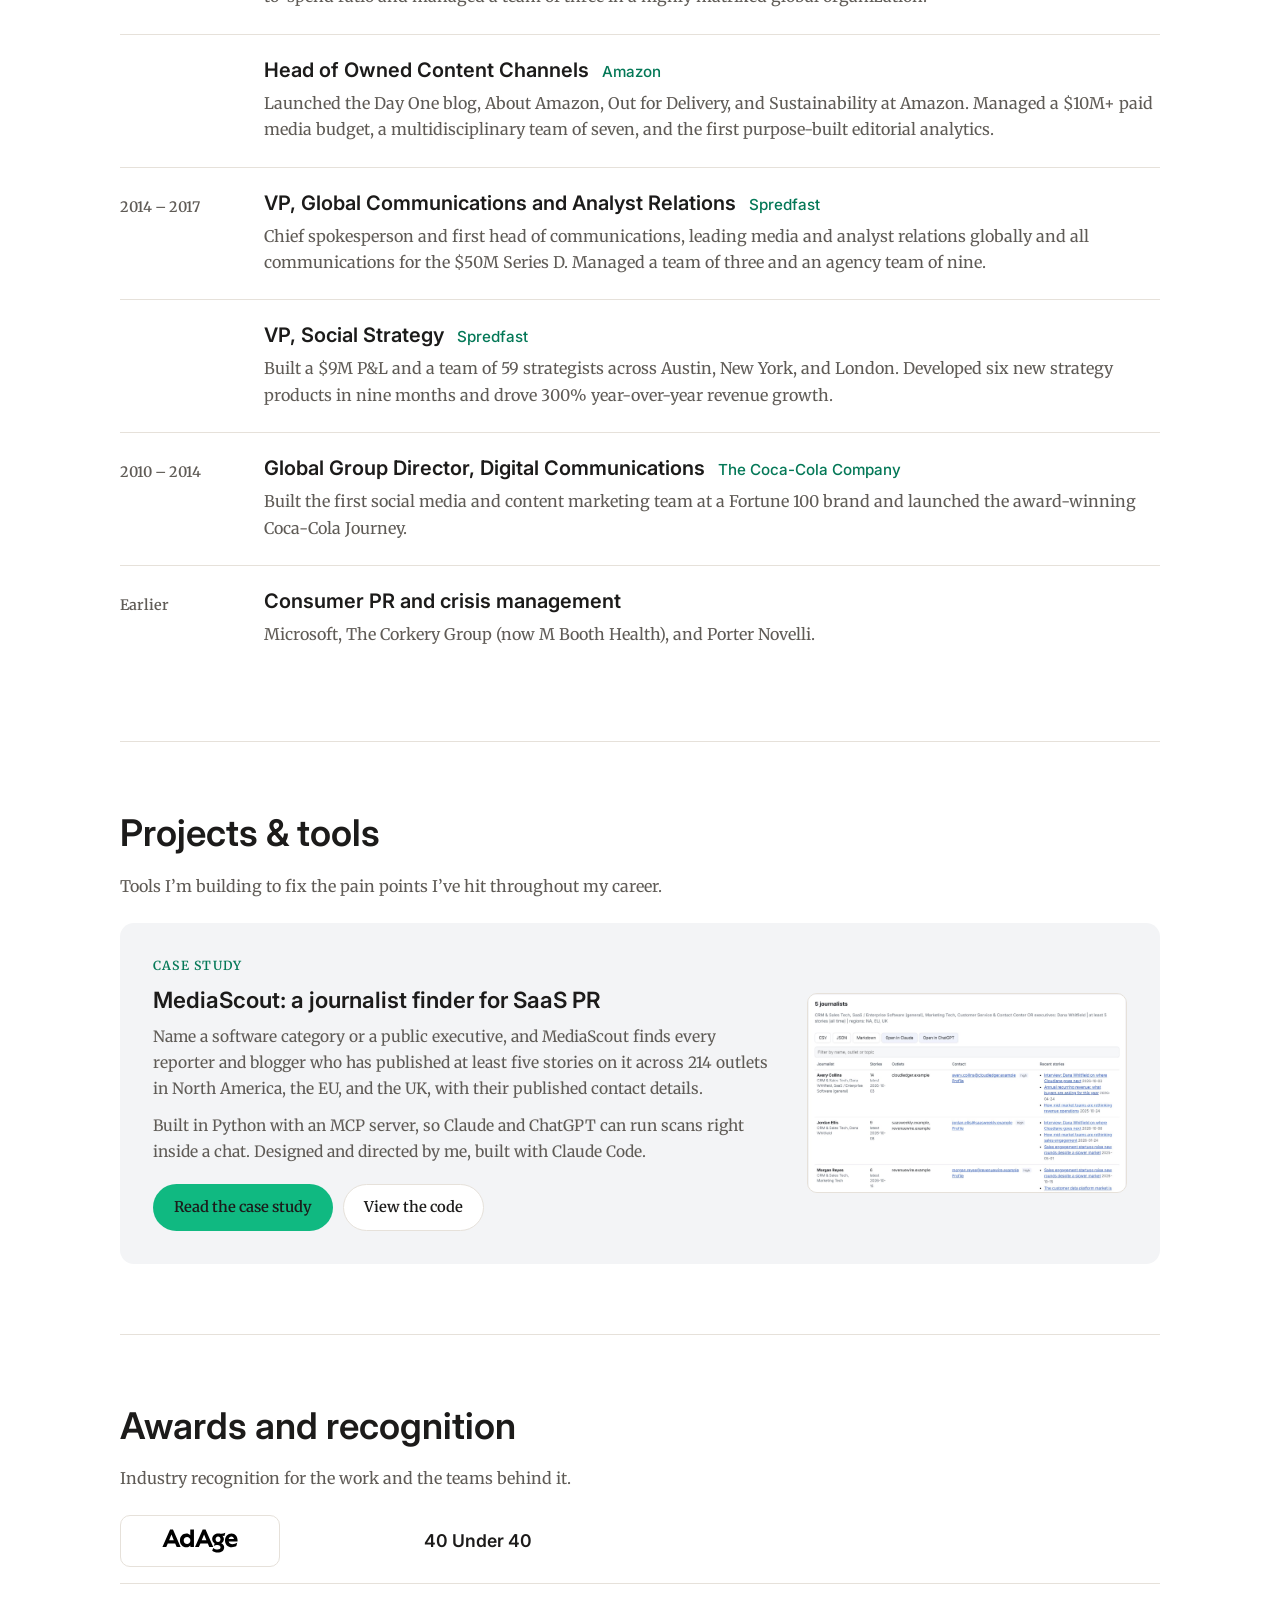
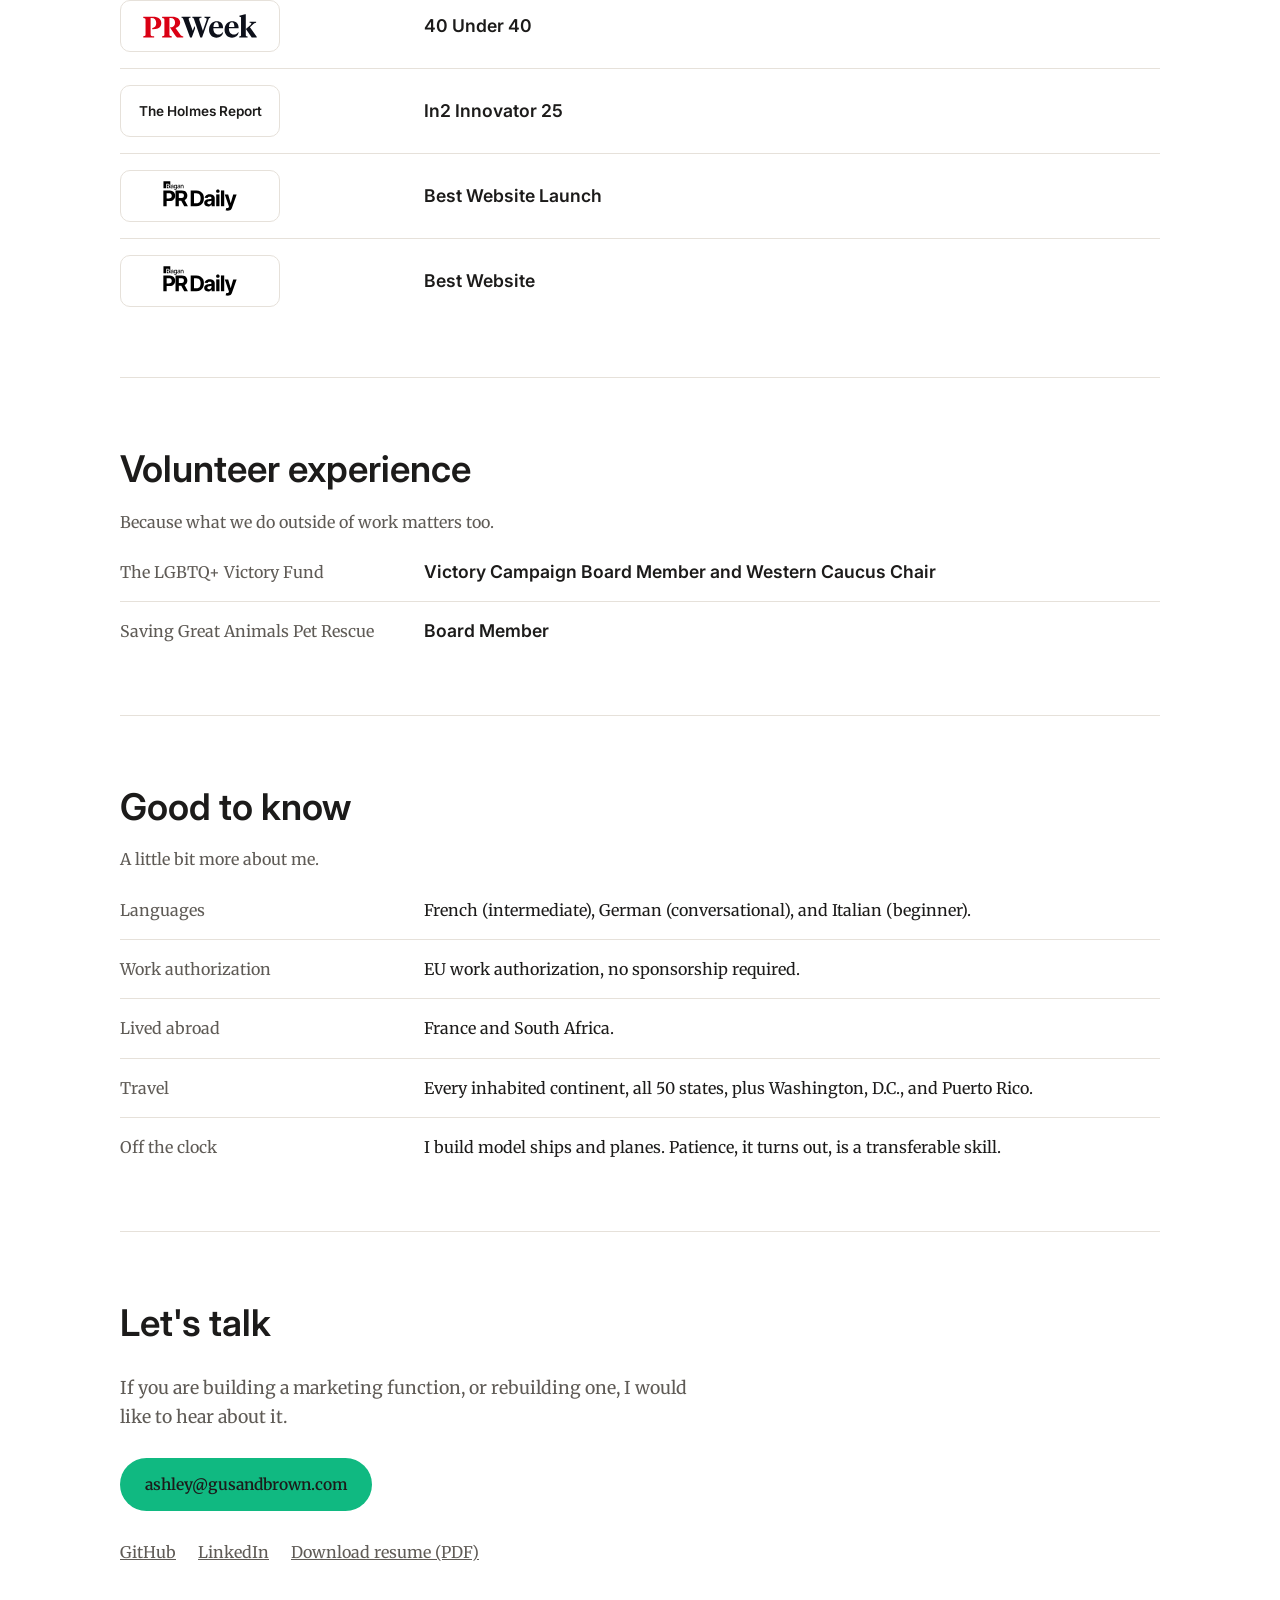
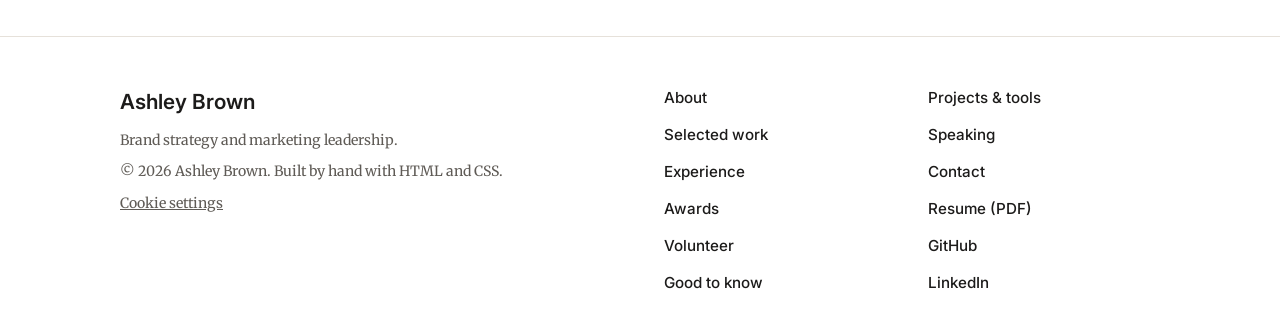
==== commit 185308b4: "Add LinkedIn link to the header and footer on every page Co-Authored-By: Claude Opus 5.5 <noreply@an" ====
--- a/index.html
+++ b/index.html
@@ -37,9 +37,14 @@
       <a href="speaking.html">Speaking</a>
       <a href="#contact">Contact</a>
     </nav>
-    <a class="header-github" href="https://github.com/ashleyastro" target="_blank" rel="me noopener noreferrer" aria-label="GitHub (opens in a new tab)" title="GitHub">
-      <svg viewBox="0 0 16 16" width="20" height="20" aria-hidden="true" focusable="false"><path fill="currentColor" d="M8 0c4.42 0 8 3.58 8 8a8.013 8.013 0 0 1-5.45 7.59c-.4.08-.55-.17-.55-.38 0-.27.01-1.13.01-2.2 0-.75-.25-1.23-.54-1.48 1.78-.2 3.65-.88 3.65-3.95 0-.88-.31-1.59-.82-2.15.08-.2.36-1.02-.08-2.12 0 0-.67-.22-2.2.82-.64-.18-1.32-.27-2-.27-.68 0-1.36.09-2 .27-1.53-1.03-2.2-.82-2.2-.82-.44 1.1-.16 1.92-.08 2.12-.51.56-.82 1.28-.82 2.15 0 3.06 1.86 3.75 3.64 3.95-.23.2-.44.55-.51 1.07-.46.21-1.61.55-2.33-.66-.15-.24-.6-.83-1.23-.82-.67.01-.27.38.01.53.34.19.73.9.82 1.13.16.45.68 1.31 2.69.94 0 .67.01 1.3.01 1.49 0 .21-.15.45-.55.38A7.995 7.995 0 0 1 0 8c0-4.42 3.58-8 8-8Z"/></svg>
-    </a>
+    <div class="header-social">
+      <a href="https://github.com/ashleyastro" target="_blank" rel="me noopener noreferrer" aria-label="GitHub (opens in a new tab)" title="GitHub">
+        <svg viewBox="0 0 16 16" width="20" height="20" aria-hidden="true" focusable="false"><path fill="currentColor" d="M8 0c4.42 0 8 3.58 8 8a8.013 8.013 0 0 1-5.45 7.59c-.4.08-.55-.17-.55-.38 0-.27.01-1.13.01-2.2 0-.75-.25-1.23-.54-1.48 1.78-.2 3.65-.88 3.65-3.95 0-.88-.31-1.59-.82-2.15.08-.2.36-1.02-.08-2.12 0 0-.67-.22-2.2.82-.64-.18-1.32-.27-2-.27-.68 0-1.36.09-2 .27-1.53-1.03-2.2-.82-2.2-.82-.44 1.1-.16 1.92-.08 2.12-.51.56-.82 1.28-.82 2.15 0 3.06 1.86 3.75 3.64 3.95-.23.2-.44.55-.51 1.07-.46.21-1.61.55-2.33-.66-.15-.24-.6-.83-1.23-.82-.67.01-.27.38.01.53.34.19.73.9.82 1.13.16.45.68 1.31 2.69.94 0 .67.01 1.3.01 1.49 0 .21-.15.45-.55.38A7.995 7.995 0 0 1 0 8c0-4.42 3.58-8 8-8Z"/></svg>
+      </a>
+      <a href="https://www.linkedin.com/in/tashleybrown/" target="_blank" rel="me noopener noreferrer" aria-label="LinkedIn (opens in a new tab)" title="LinkedIn">
+        <svg viewBox="0 0 24 24" width="19" height="19" aria-hidden="true" focusable="false"><path fill="currentColor" d="M20.447 20.452h-3.554v-5.569c0-1.328-.027-3.037-1.852-3.037-1.853 0-2.136 1.445-2.136 2.939v5.667H9.351V9h3.414v1.561h.046c.477-.9 1.637-1.85 3.37-1.85 3.601 0 4.267 2.37 4.267 5.455v6.286zM5.337 7.433c-1.144 0-2.063-.926-2.063-2.065 0-1.138.92-2.063 2.063-2.063 1.14 0 2.064.925 2.064 2.063 0 1.139-.925 2.065-2.064 2.065zm1.782 13.019H3.555V9h3.564v11.452zM22.225 0H1.771C.792 0 0 .774 0 1.729v20.542C0 23.227.792 24 1.771 24h20.451C23.2 24 24 23.227 24 22.271V1.729C24 .774 23.2 0 22.222 0h.003z"/></svg>
+      </a>
+    </div>
   </header>
 
   <main id="top">
@@ -321,6 +326,7 @@
         <a href="#contact">Contact</a>
         <a href="Ashley_Brown_Resume.pdf" download>Resume (PDF)</a>
         <a href="https://github.com/ashleyastro" target="_blank" rel="me noopener noreferrer">GitHub</a>
+        <a href="https://www.linkedin.com/in/tashleybrown/" target="_blank" rel="me noopener noreferrer">LinkedIn</a>
       </nav>
     </div>
   </footer>
--- a/style.css
+++ b/style.css
@@ -71,14 +71,20 @@
 
 .site-header nav { display: flex; gap: 22px; margin-left: auto; }
 
-.header-github {
-  display: flex;
+.header-social {
+  display: flex;
+  align-items: center;
+  gap: 14px;
   margin-left: 24px;
+}
+
+.header-social a {
+  display: flex;
   color: var(--muted);
   transition: color 0.2s;
 }
 
-.header-github:hover { color: var(--accent-text); }
+.header-social a:hover { color: var(--accent-text); }
 
 .site-header nav a {
   text-decoration: none;
@@ -588,7 +594,7 @@
   .logo-row img { height: calc(var(--h) * 0.72); }
   .site-header { flex-wrap: wrap; row-gap: 10px; }
   .site-header nav { width: 100%; justify-content: space-between; order: 2; }
-  .header-github { order: 1; }
+  .header-social { order: 1; }
   .speaking-hero { grid-template-columns: 1fr; gap: 28px; padding: 48px 0 44px; }
   .headshot { width: 160px; order: -1; }
   .footer-inner { grid-template-columns: 1fr; }
